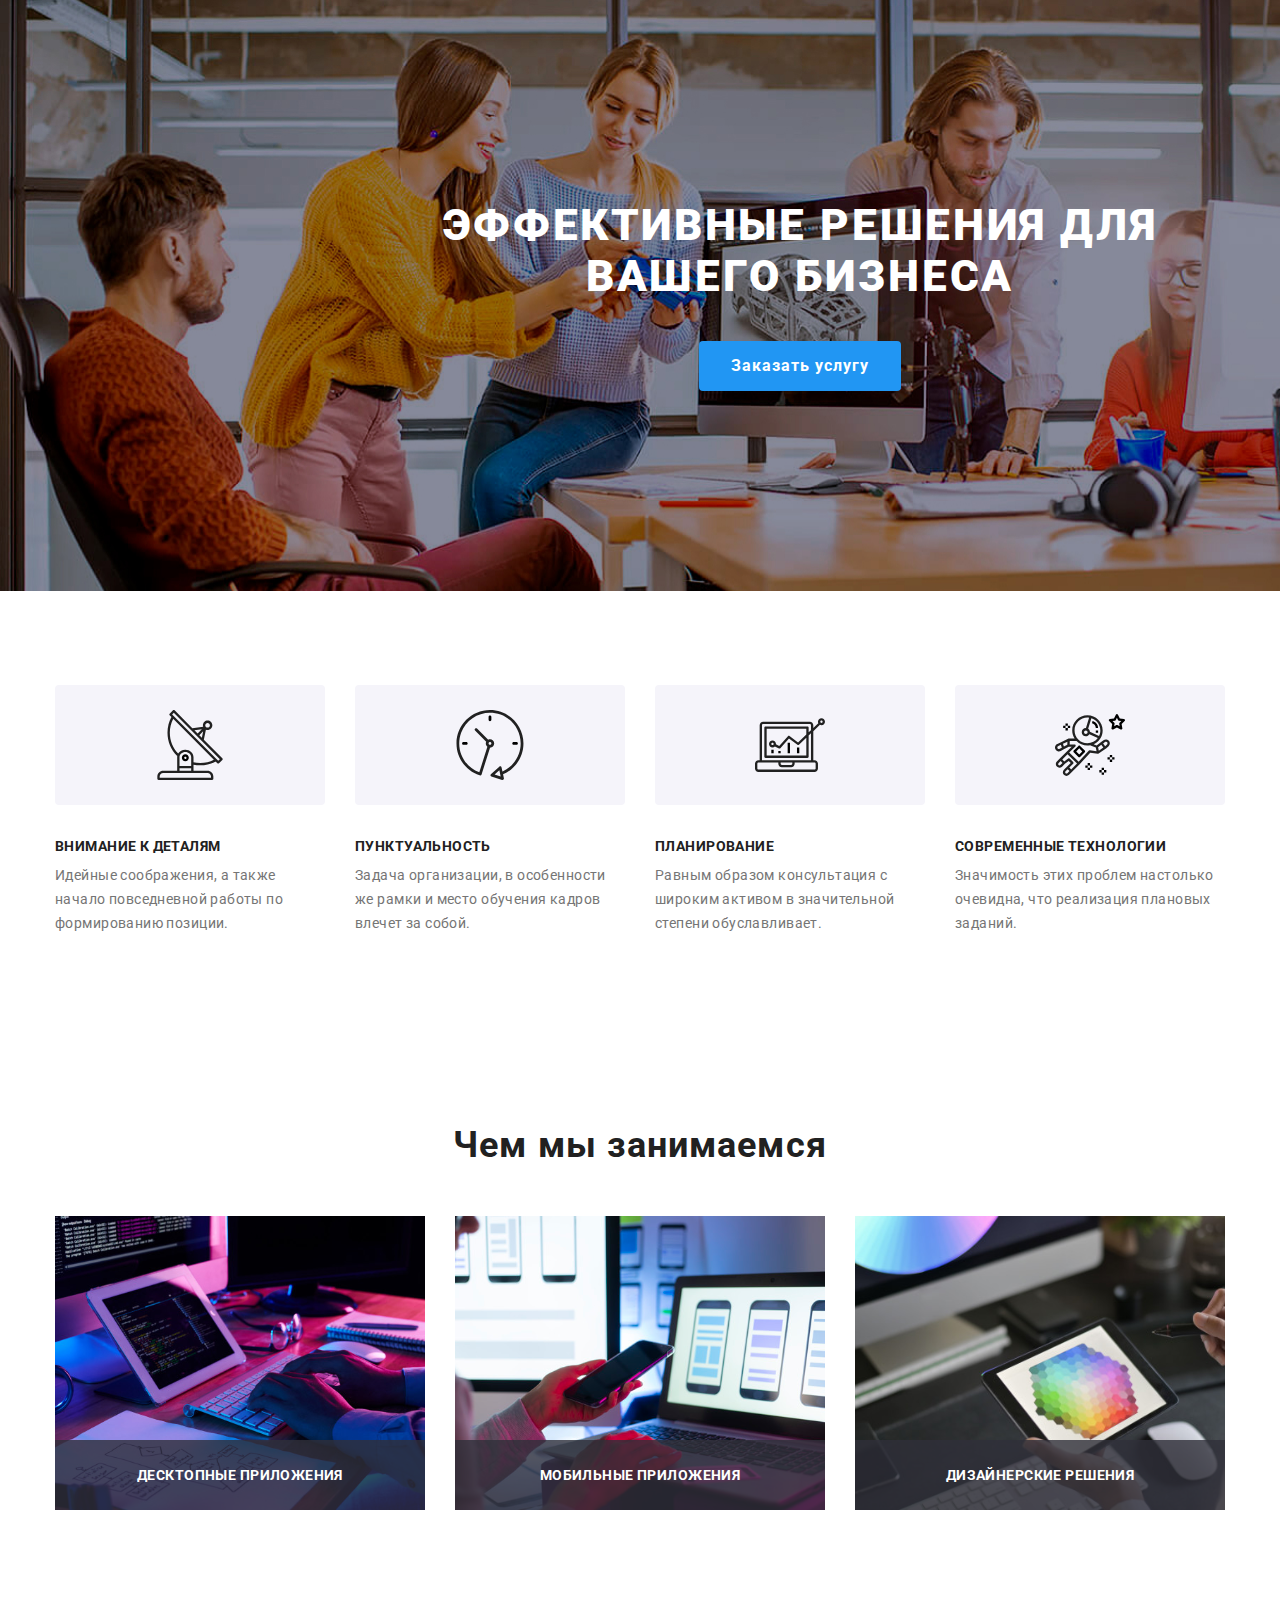
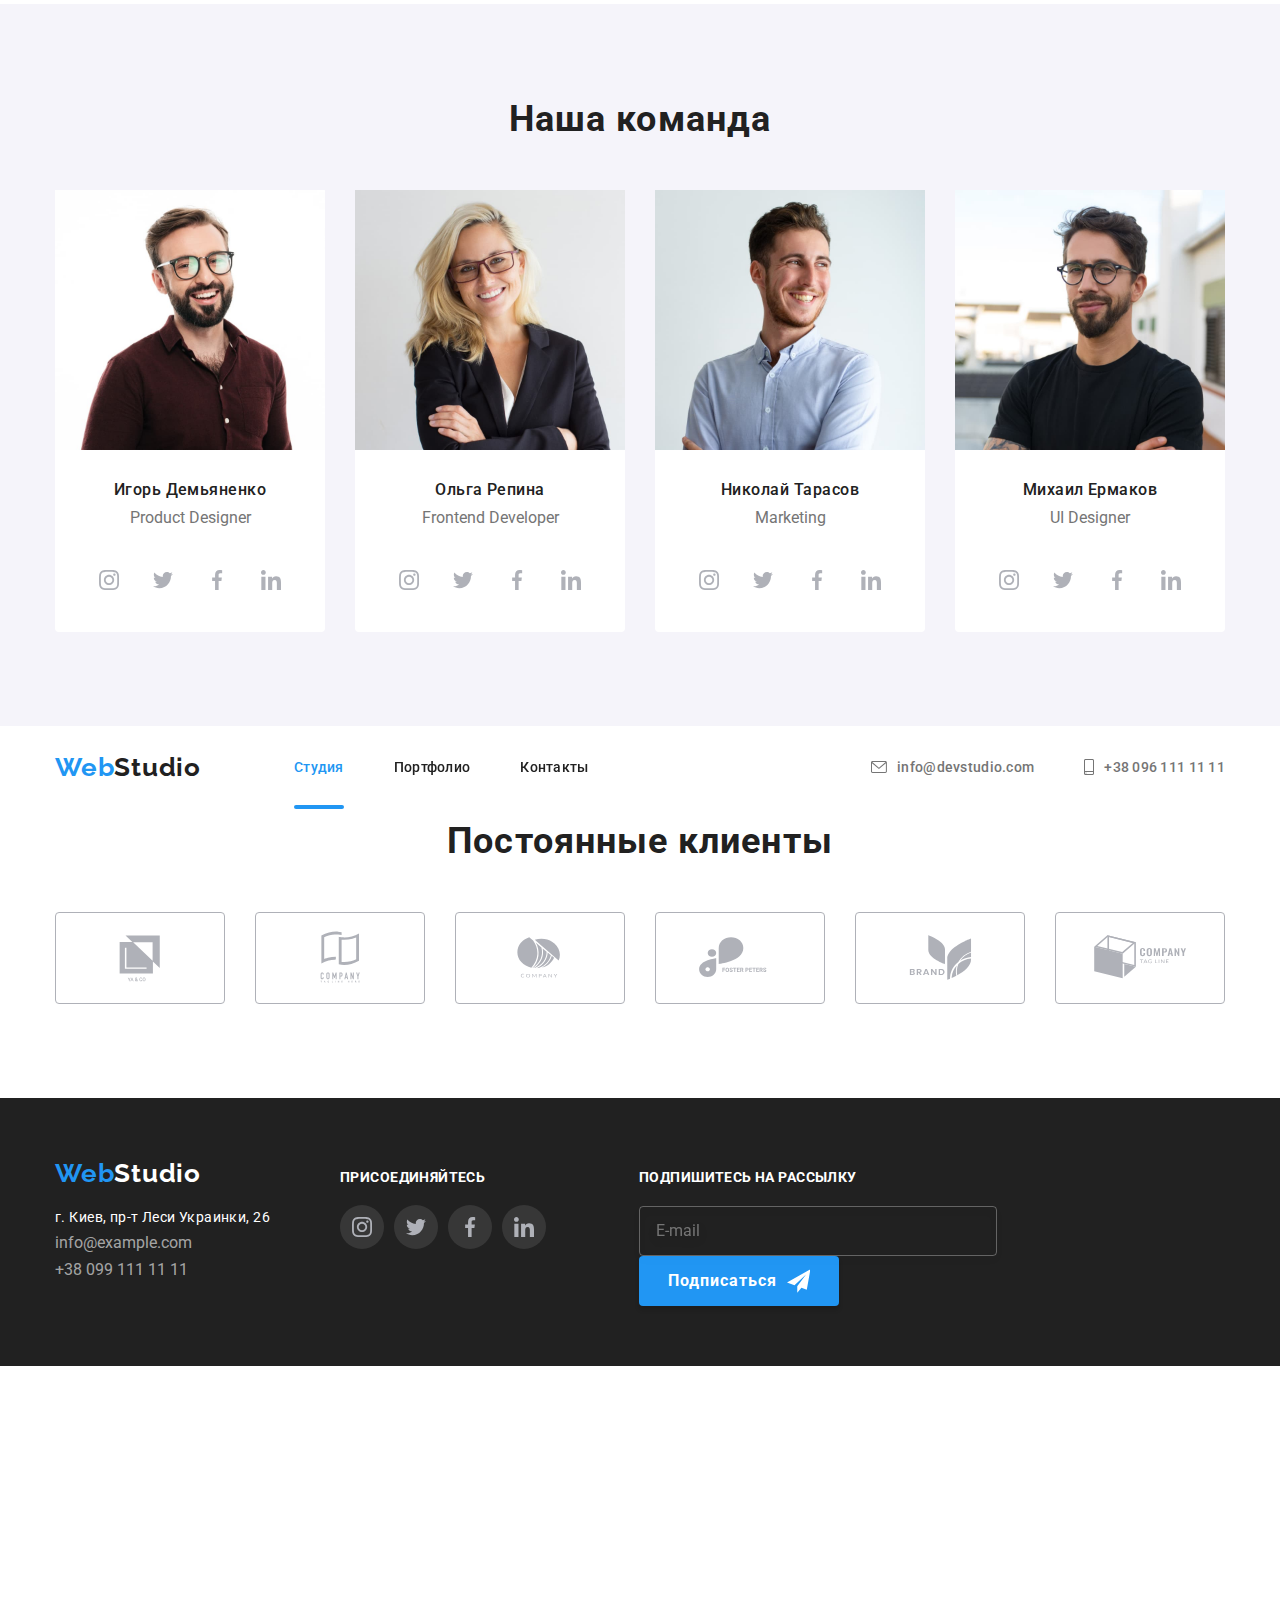
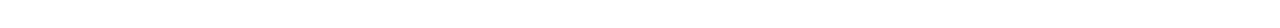
==== index.html @ 26fc27bb "Начало" ====
<!DOCTYPE html>
<html lang="ru">
<head>
    <meta charset="UTF-8">
    <meta http-equiv="X-UA-Compatible" content="IE=edge">
    <meta name="viewport" content="width=device-width, initial-scale=1.0">
    <title>New repo</title>
    <link rel="preconnect" href="https://fonts.gstatic.com">
    <link href="https://fonts.googleapis.com/css2?family=Raleway:wght@700&family=Roboto:wght@400;500;700;900&display=swap"
    rel="stylesheet">
    <link rel="stylesheet" href="./css/normolize.css">
    <link rel="stylesheet" href="./css/style.css">
</head>
<body>

<!--Шапка-->
<header class="page-header">
    <div class="contanier main-nav">
        <a class="logo" href="#"><span class="web">Web</span><span class="studio">Studio</span></a>
        <nav>
          <ul class="nav-list">
             <li class="item"><a class="link current" href="index.html">Студия</a></li>
             <li class="item"><a class="link" href="portfolio.html">Портфолио</a></li>
             <li class="item"><a class="link" href="contacts.html">Контакты</a></li>
          </ul>
            </nav>
            
            <ul class="auth-list">
                <li class="item">
                  <svg class="envelopeo-svg" width="16" height="12">
                    <use href="./images/icons/sprite.svg#icon-envelopeo"></use></svg>
                  <a class="phone-link mail" href="mailto:info@example.com">info@devstudio.com</a></li>
                <li class="item" >
                  <svg class="smartphone-svg" width="10" height="16">
                    <use href="./images/icons/sprite.svg#icon-smartphpne"></use></svg>
                  <a class="phone-link phone" href="tel:+380991111111">+38 096 111 11 11</a></li>
            </ul>
        </div>
</header>


<!-- Основная секция -->
<main>
  <section class="section-one">
        <div class="contanier">
        <h1 class="bisnes">Эффективные решения для <br>вашего бизнеса</h1>
        <button class="sign-link" type="button"  data-open-modal>Заказать услугу</button>
        </div>
    </section>

    <!--Преимущества-->
    <section class="section-two">
    <div class="contanier">

       <!-- <h2>Особенности</h2>--> 
       <ul class="feature-list">
            <li class="item clock">
              <svg class="clock-svg">
                <use href="./images/my-icon/sprite.svg#icon-antenna"  width="70" height="70"></use>
             </svg>
                <h3 class="feature-title">Внимание к деталям</h3>
                <p class="feature-content">Идейные соображения, а также начало повседневной
                   работы по формированию позиции.</p>
            </li>

            <li class="item plate">
              <svg class="plate-svg">
                <use href="./images/my-icon/sprite.svg#icon-my-clock" width="70" height="70"></use>
             </svg>
                <h3 class="feature-title">Пунктуальность</h3>
                <p class="feature-content">Задача организации, в особенности же рамки и место 
                   обучения кадров влечет за собой.</p>
            </li>

            <li class="item planning">
               <svg class="planning-svg">
                 <use href="./images/my-icon/sprite.svg#icon-diagram" width="70" height="70"></use>
                </svg>
                <h3 class="feature-title">Планирование</h3>   
                <p class="feature-content">Равным образом консультация с широким активом в 
                   значительной степени обуславливает.</p>
            </li>

            <li class="item kosmo">
              <svg class="kosmo-svg">
                <use href="./images/my-icon/sprite.svg#icon-astronaut" width="70" height="70"></use>
             </svg>
                <h3 class="feature-title">Современные технологии</h3>
                <p class="feature-content">Значимость этих проблем настолько очевидна,
                   что реализация плановых заданий.</p>
            </li>
         </ul>
      </div>
    </section>

  <!--Чем мы занимаемся-->
    <section class="section-two">
       <div class="contanier">
        <h2 class="title">Чем мы занимаемся</h2>
        <ul class="feature-list">
          <li class="work">

            <a  href="#"><img src="./images/box1.svg" alt="photo" width="370">
            <div class="work-meta">
            <h2 class="sss">Десктопные приложения</h2>
            </div>
            </a>
            
          </li>
          <li class="work">
            <a href="#"><img src="./images/box2.svg" alt="photo" width="370">
              <div class="work-meta">
                <h2 class="sss">Мобильные приложения</h2>
                </div>
              </a>
          </li>
          <li class="work">
            <a href="#"><img src="./images/box3.svg" alt="photo" width="370">
              <div class="work-meta">
                <h2 class="sss">Дизайнерские решения</h2>
                </div>
              </a>
          </li>
        </ul>
    </div>
    </section>

    <!--Примеры работ-->

    <section class="section-three">
       <div class="contanier">
        <h2 class="title">Наша команда</h2>

      <ul class="feature-list">
            <li class="card">
                <img class="team" src="./images/img1.jpg" alt="Игорь Демьяненко" width="270">
                <h3 class="card-team">Игорь Демьяненко</h3>
                <p  class="card-li">Product Designer</p>

                <ul class="icon-team">

                  <li class="icon-social">
                      <a href="#"><svg  class="icon">
                            <use href="./images/icons/sprite.svg#icon-instagramoring"></use></svg>
                      </a>
                  </li>

                  <li class="icon-social">
                    <a href="#"><svg class="icon">
                       <use href="./images/icons/sprite.svg#icon-twitteroring"></use></svg>
                    </a>
                  </li>

                  <li class="icon-social">
                      <a href="#"><svg class="icon">
                           <use href="./images/icons/sprite.svg#icon-facebookoring"></use></svg>
                      </a>
                  </li>

                  <li class="icon-social">
                      <a href="#"><svg class="icon">
                         <use href="./images/icons/sprite.svg#icon-linkedinoring"></use></svg>
                     </a>
                   </li>
                </ul>
              
   

            <li class="card">
                <img class="team" src="./images/img2.jpg" alt="Ольга Репина" width="270">
                <h3 class="card-team">Ольга Репина</h3>
                <p class="card-li">Frontend Developer</p>

                <ul class="icon-team">
                  <li class="icon-social"><a href="#"><svg class="icon">
                    <use href="./images/icons/sprite.svg#icon-instagramoring"></use>
                  </svg></a></li>

                  <li class="icon-social"><a href="#"><svg class="icon">
                    <use href="./images/icons/sprite.svg#icon-twitteroring"></use>
                  </svg></a></li>

                  <li class="icon-social"><a href="facebook-icon
                    "><svg class="icon">
                    <use href="./images/icons/sprite.svg#icon-facebookoring"></use>
                  </svg></a></li>

                  <li class="icon-social">
                    <a href="linkedin-icon"><svg class="icon">
                       <use href="./images/icons/sprite.svg#icon-linkedinoring"></use></svg>
                    </a>
                   </li>
                 </ul>
          
         

            <li class="card">
                <img class="team" src="./images/img3.jpg" alt="Николай Тарасов" width="270">
                <h3 class="card-team">Николай Тарасов</h3>
                <p class="card-li">Marketing</p>

                <ul class="icon-team">
                  <li class="icon-social"><a href="instagram-icon"><svg class="icon">
                    <use href="./images/icons/sprite.svg#icon-instagramoring"></use>
                  </svg></a></li>

                  <li class="icon-social"><a href="twitter-icon"><svg class="icon">
                    <use href="./images/icons/sprite.svg#icon-twitteroring"></use>
                  </svg></a></li>

                  <li class="icon-social"><a href="facebook-icon"><svg class="icon">
                    <use href="./images/icons/sprite.svg#icon-facebookoring"></use>
                  </svg></a></li>

                  <li class="icon-social"><a href="linkedin-icon"><svg class="icon">
                    <use href="./images/icons/sprite.svg#icon-linkedinoring"></use>
                  </svg></a></li>
                </ul>
             
            

                <li class="card">
                <img class="team" src="./images/img4.jpg" alt="Михаил Ермаков" width="270">
                <h3 class="card-team">Михаил Ермаков</h3>
                <p class="card-li">UI Designer</p>

                <ul class="icon-team">
                  <li class="icon-social"><a href="instagram-icon"><svg class="icon">
                    <use href="./images/icons/sprite.svg#icon-instagramoring"></use>
                  </svg></a></li>

                  <li class="icon-social"><a href="twitter-icon"><svg class="icon">
                    <use href="./images/icons/sprite.svg#icon-twitteroring"></use>
                  </svg></a></li>

                  <li class="icon-social"><a href="facebook-icon"><svg class="icon">
                    <use href="./images/icons/sprite.svg#icon-facebookoring"></use>
                  </svg></a></li>

                  <li class="icon-social"><a href="linkedin-icon"><svg class="icon">
                    <use href="./images/icons/sprite.svg#icon-linkedinoring"></use>
                  </svg></a></li>
                </ul>
              
            </ul>
        </div>
    </section>

    <section class="section-four">
      <div class="contanier">
        <h2 class="cliens">Постоянные клиенты</h2>

        <div class="clients">
          <div class="my-client"> 
            <svg class="client-svg">
              <use href="./images/clients/spriteclient.svg#icon-Client1"></use>
            </svg>
          </div>


   
          <div class="my-client"> 
            <svg class="client-svg">
              <use href="./images/clients/spriteclient.svg#icon-Client2"></use>
            </svg>
          </div>
      
 
          <div class="my-client"> 
            <svg class="client-svg">
              <use href="./images/clients/spriteclient.svg#icon-Client3"></use>
            </svg>
          </div>
    
        
          <div class="my-client"> 
            <svg class="client-svg">
              <use href="./images/clients/spriteclient.svg#icon-Client4"></use>
            </svg>
          </div>
    
  
          <div class="my-client"> 
            <svg class="client-svg">
              <use href="./images/clients/spriteclient.svg#icon-Client5"></use>
            </svg>
          </div>
          

          <div class="my-client"> 
            <svg class="client-svg">
              <use href="./images/clients/spriteclient.svg#icon-Client6"></use>
            </svg>
          </div>
        </div> 
     </div>
   
 </section>
</main>

<!--Футер-->

<footer class="footer">
    <div class="contanier">
      <div class="la">

        <div class="footer-logo">      
          <a class="logo" href="#"><span class="web">Web</span><span class="footer-studio">Studio</span></a> 
          <address>
            <p class="footer-adress"> г. Киев, пр-т Леси Украинки, 26</p>
            <ul class="address-list">
              <li class="contact-footer"><a class="phone-link" href="mailto:info@example.com">info@example.com</a></li>
              <li class="contact-footer"><a class="phone-link" href="tel:+380991111111">+38 099 111 11 11</a></li>
            </ul>
          </address>
        </div>
        
        <div class="join-footer">
          <h2 class="join">присоединяйтесь</h2>
          <ul class="icon-team footer-icon">
            
            <li class="icon-social">
              <a class="footer-icon-social" href="#"><svg class="icon">
              <use href="./images/icons/sprite.svg#icon-instagramoring"></use>
            </svg></a></li>
            
            <li class="icon-social"><a href="#"><svg class="icon">
              <use href="./images/icons/sprite.svg#icon-twitteroring"></use>
            </svg></a></li>

            <li class="icon-social"><a href="#"><svg class="icon">
              <use href="./images/icons/sprite.svg#icon-facebookoring"></use>
            </svg></a></li>

            <li class="icon-social"><a href="#"><svg class="icon">
              <use href="./images/icons/sprite.svg#icon-linkedinoring"></use>
            </svg></a></li>
          </ul>
          
        </div><!--join-footer-->

        <div class="footer-form">
          <b class="footer-subscribe">Подпишитесь на рассылку</b>
           <form>
             <input type="email" name="user-email" placeholder="E-mail" class="footer-input">
             <button type="submit" class="sign-link footer-subscribe-btn">Подписаться
              <svg class="icon-btn">
                <use href="./images/icons/sprite.svg#icon-icontelegram"></use>
              </svg> 
             </button>
           </form>
        </div>
      </div><!--la-->
      </div> <!--contanier-->
    </footer>

    <div class="backdrop is-hidden" data-backdrop> 
      <div class="modal">
        <button class="button-modal"  data-close-modal>
         
          <span class="close-svg">
           <svg class="client-svg modal-svg">
              <use href="./images/icons/sprite.svg#icon-exzit"></use>
           </svg> 
          </span>
        </button>
        
        <form class="form">
              <b class="tallking">Оставьте свои данные, мы вам перезвоним</b>

            <div class="form-fild">
              <label class="form-fild-lable">Имя
                <span class="form-fild-wrap">
                  <input type="text" minlength="2" name="user-name" placeholder=" " autofocus class="modal-form-input"> 
                  <span class="form-icon">
                    <svg class="client-svg modal-svg">
                      <use href="./images/icons/sprite.svg#icon-iconmen"></use>
                    </svg> 
                   </span>
                </span>
                
              </label>
            </div>

            <div class="form-fild">
            <label class="form-fild-lable">Телефон
              <span class="form-fild-wrap">
              <input type="tel" pattern="[0-9]{3}-[0-9]{3}-[0-9]{2}-[0-9]{2}" name="user-phone"  placeholder=" " class="modal-form-input">
              <span class="form-icon">
                <svg class="client-svg modal-svg">
                  <use href="./images/icons/sprite.svg#icon-iconmen"></use>
                </svg> 
               </span>
              </span>
            </label>
            </div>

            <div class="form-fild">
              <label class="form-fild-lable">Почта
                <span class="form-fild-wrap">
                <input type="email" name="user-email" placeholder=" " class="modal-form-input">
                <span class="form-icon">
                  <svg class="client-svg modal-svg">
                    <use href="./images/icons/sprite.svg#icon-iconmen"></use>
                  </svg> 
                 </span>
                </span>
              </label>
            </div>

            <div class="form-fild">
              <label class="form-fild-lable">Коментарий
                <textarea class="form-label-texterea" name="user-coment" placeholder="Ведите текст"></textarea>
              </label>
            </div>

             <label class="label-checkbox" for="checkbox">
              <input class="checkbox visually-hidden" type="checkbox" name="topic" value="checkbox" id="checkbox">
                 <span class="checkbox-icon"></span>
                <span class="checkbox-footer">Соглашаюсь с рассылкой и принимаю <a href="#"><span class="checkbox-icon-footer">Условия договора</span></a></span></label> 

             <button type="submit" class="sign-link btn-check ">Отправить</button>
            <!-- <button  class="sign-link btn-check" type="submit">Отправить</button>  -->
            </form>
      </div>
    </div>

    <script src="./js/modal.js"></script>
     
 </body>
</html>
---- css/normolize.css ----
/*! modern-normalize v1.0.0 | MIT License | https://github.com/sindresorhus/modern-normalize */

/*
Document
========
*/

/**
Use a better box model (opinionated).
*/

*,
*::before,
*::after {
	box-sizing: border-box;
}

/**
Use a more readable tab size (opinionated).
*/

:root {
	-moz-tab-size: 4;
	tab-size: 4;
}

/**
1. Correct the line height in all browsers.
2. Prevent adjustments of font size after orientation changes in iOS.
*/

html {
	line-height: 1.15; /* 1 */
	-webkit-text-size-adjust: 100%; /* 2 */
}

/*
Sections
========
*/

/**
Remove the margin in all browsers.
*/

body {
	margin: 0;
}

/**
Improve consistency of default fonts in all browsers. (https://github.com/sindresorhus/modern-normalize/issues/3)
*/

body {
	font-family:
		system-ui,
		-apple-system, /* Firefox supports this but not yet `system-ui` */
		'Segoe UI',
		Roboto,
		Helvetica,
		Arial,
		sans-serif,
		'Apple Color Emoji',
		'Segoe UI Emoji';
}

/*
Grouping content
================
*/

/**
1. Add the correct height in Firefox.
2. Correct the inheritance of border color in Firefox. (https://bugzilla.mozilla.org/show_bug.cgi?id=190655)
*/

hr {
	height: 0; /* 1 */
	color: inherit; /* 2 */
}

/*
Text-level semantics
====================
*/

/**
Add the correct text decoration in Chrome, Edge, and Safari.
*/

abbr[title] {
	text-decoration: underline dotted;
}

/**
Add the correct font weight in Edge and Safari.
*/

b,
strong {
	font-weight: bolder;
}

/**
1. Improve consistency of default fonts in all browsers. (https://github.com/sindresorhus/modern-normalize/issues/3)
2. Correct the odd 'em' font sizing in all browsers.
*/

code,
kbd,
samp,
pre {
	font-family:
		ui-monospace,
		SFMono-Regular,
		Consolas,
		'Liberation Mono',
		Menlo,
		monospace; /* 1 */
	font-size: 1em; /* 2 */
}

/**
Add the correct font size in all browsers.
*/

small {
	font-size: 80%;
}

/**
Prevent 'sub' and 'sup' elements from affecting the line height in all browsers.
*/

sub,
sup {
	font-size: 75%;
	line-height: 0;
	position: relative;
	vertical-align: baseline;
}

sub {
	bottom: -0.25em;
}

sup {
	top: -0.5em;
}

/*
Tabular data
============
*/

/**
1. Remove text indentation from table contents in Chrome and Safari. (https://bugs.chromium.org/p/chromium/issues/detail?id=999088, https://bugs.webkit.org/show_bug.cgi?id=201297)
2. Correct table border color inheritance in all Chrome and Safari. (https://bugs.chromium.org/p/chromium/issues/detail?id=935729, https://bugs.webkit.org/show_bug.cgi?id=195016)
*/

table {
	text-indent: 0; /* 1 */
	border-color: inherit; /* 2 */
}

/*
Forms
=====
*/

/**
1. Change the font styles in all browsers.
2. Remove the margin in Firefox and Safari.
*/

button,
input,
optgroup,
select,
textarea {
	font-family: inherit; /* 1 */
	font-size: 100%; /* 1 */
	line-height: 1.15; /* 1 */
	margin: 0; /* 2 */
}

/**
Remove the inheritance of text transform in Edge and Firefox.
1. Remove the inheritance of text transform in Firefox.
*/

button,
select { /* 1 */
	text-transform: none;
}

/**
Correct the inability to style clickable types in iOS and Safari.
*/

button,
[type='button'],
[type='reset'],
[type='submit'] {
	-webkit-appearance: button;
}

/**
Remove the inner border and padding in Firefox.
*/

::-moz-focus-inner {
	border-style: none;
	padding: 0;
}

/**
Restore the focus styles unset by the previous rule.
*/

:-moz-focusring {
	outline: 1px dotted ButtonText;
}

/**
Remove the additional ':invalid' styles in Firefox.
See: https://github.com/mozilla/gecko-dev/blob/2f9eacd9d3d995c937b4251a5557d95d494c9be1/layout/style/res/forms.css#L728-L737
*/

:-moz-ui-invalid {
	box-shadow: none;
}

/**
Remove the padding so developers are not caught out when they zero out 'fieldset' elements in all browsers.
*/

legend {
	padding: 0;
}

/**
Add the correct vertical alignment in Chrome and Firefox.
*/

progress {
	vertical-align: baseline;
}

/**
Correct the cursor style of increment and decrement buttons in Safari.
*/

::-webkit-inner-spin-button,
::-webkit-outer-spin-button {
	height: auto;
}

/**
1. Correct the odd appearance in Chrome and Safari.
2. Correct the outline style in Safari.
*/

[type='search'] {
	-webkit-appearance: textfield; /* 1 */
	outline-offset: -2px; /* 2 */
}

/**
Remove the inner padding in Chrome and Safari on macOS.
*/

::-webkit-search-decoration {
	-webkit-appearance: none;
}

/**
1. Correct the inability to style clickable types in iOS and Safari.
2. Change font properties to 'inherit' in Safari.
*/

::-webkit-file-upload-button {
	-webkit-appearance: button; /* 1 */
	font: inherit; /* 2 */
}

/*
Interactive
===========
*/

/*
Add the correct display in Chrome and Safari.
*/

summary {
	display: list-item;
}
---- css/style.css ----
:root {
  --pretty-color: #2196f3;
  --blue-color: #2196f3;
  --light-blue: #188ce8;
  --while-color: #ffffff;
  --light-color: #f5f4fa;
  --portfolio-color: #eeeeee;
  --portfolio-shadow: 0px 1px 1px rgba(0, 0, 0, 0.12), 0px 4px 4px rgba(0, 0, 0, 0.06),
    1px 4px 6px rgba(0, 0, 0, 0.16);
  --nav-btn-color: #ececec;
  --light-grey: rgba(255, 255, 255, 0.6);
  --grey-color: #757575;
  --black-color: #212121;
  --dark-color: #2f303a;

  --icon-bg: #2196f3;
  --sing-color: 0px 4px 4px rgba(0, 0, 0, 0.15);
  --feature-card-shadow: 0px 1px 3px rgba(0, 0, 0, 0.12), 0px 1px 1px rgba(0, 0, 0, 0.14),
    0px 2px 1px rgba(0, 0, 0, 0.2);
  --card-set-gap: 20px;
  --card-set-feature: 30px;

  --main-font: 'Roboto', sans-serif;
  --accent-font: 'Raleway', sans-serif;
}

* {
  box-sizing: border-box;
  margin: 0;
  padding: 0;
}

body {
  font-family: var(--main-font);
  font-style: normal;
  font-weight: 400;
  background: var(--while-color);
  /* padding-top: 80px; */
}

ul {
  list-style: none;
}

h1,
h2,
h3,
h4,
h5,
h6,
p {
  margin: 0;
}

img {
  display: block;
  max-width: 100%;
}

a {
  color:inherit;
  text-decoration: none;
}

.contanier {
  width: 1200px;
  margin: 0 auto;
  padding-left: 15px;
  padding-right: 15px;
}

/* HEADER STYLES */

/* NAV */
.page-header{
  display: flex;
  position: fixed;
  width: 100%; 
  top: 0;
  left: 0;

  background-color: #fff;
  align-items: center;
  z-index: 9999; 
  align-items: center;
  min-height: 80px;
}

.main-nav {
   display: flex;

  background-color: #fff;
  align-items: center;
 
}

.nav-list {
  display: flex;
  margin-left: 93px;
  justify-content: center;

  transition:background-color  250ms cubic-bezier(0.4, 0, 0.2, 1);
}

.nav-list .item {
  margin-right: 50px;
  color: var(--grey-color);

  transition: color 250ms cubic-bezier(0.4, 0, 0.2, 1);
}

.nav-list .link:hover,
.nav-list .link:focus,
.nav-list .item .current,
.auth-list .item:hover,
.auth-list .item:focus{
  color: var(--pretty-color);
  
}

.nav-list .link{
  position: relative;

  transition: background-color 250ms cubic-bezier(0.4, 0, 0.2, 1);
}

.nav-list .item .current::after,
.nav-list .link:hover::after {
  display: block;
  content: "";
  position: absolute;
  width: 100%;
  height: 4px;
  background-color: #2196f3;
  border-radius: 2px;
  margin-top: 30px;
}



.nav-list .item:last-child {
  margin-right: 0;
}

.nav-list .link {
  display: block;
  padding-top: 32px;
  padding-bottom: 32px;
  color:var(--pretty-color);
}

.nav-list-btn {
  display: flex;
  margin-bottom: 56px;
  padding-top: 100px;
  justify-content: center;
}

/* BTN */
.btn {
  padding: 6px 22px;
  color: var(--black-color);
  
  font-weight: 500;
  font-size: 16px;
  line-height: 1.625;
  letter-spacing: 0.03em;
  text-align: center;
  
  cursor: pointer;
  background: var(--light-color);
  border-radius: 4px;
  border: none;
  transition: color, background-color 250ms cubic-bezier(0.4, 0, 0.2, 1);
} 

.nav-list-btn :not(:last-child){
  margin-right: 8px;
} 

.btn:focus,
.btn:hover {
  color: var(--while-color);
  background-color: var(--light-blue);
  border-radius: 4px;
}
/* BTN */

/* AUTH_LIST */
.auth-list .mail:hover,
.auth-list .mail:focus,
.auth-list .phone:hover,
.auth-list .phone:focus {
  color: var(--pretty-color);
}

.envelopeo-svg,
.smartphone-svg{
  fill: currentColor;
  margin-right: 10px;
}

.auth-list {
  display: flex;
  margin-left: auto;
}

.auth-list .item {
  display: flex;
  align-items: center;
  color: var(--grey-color);

  transition: background-color 250ms cubic-bezier(0.4, 0, 0.2, 1);
}

.auth-list .item + .item {
  margin-left: 50px;
}

/* AUTH_LIST */

/* LOGO */

.logo {
  font-family: Raleway;
  font-weight: bold;
  font-size: 26px;
  line-height: 1.192;
  letter-spacing: 0.03em;
}

.web {
  color: var(--pretty-color);
}

.studio {
  color: var(--black-color);
}

/* LOGO */

/* SECTION */

.section-one {
  margin: auto;
  width: 1600px; 
  padding: 200px 0;
  background-image: url(../images/clients/Img.jpg);
  background-color:  #C4C4C4;
  background-size: cover;
  background-repeat: no-repeat;
  text-align: center;
}

.section-two {
  padding-top: 94px;
  padding-bottom: 94px;
}

.section-three {
  padding-top: 94px;
  padding-bottom: 94px;
  background: var(--light-color);
}

.section-four {
  padding: 94px 0;
}

/* SECTION */

/* ITEM */

.item {
  color: var(--black-color);
  
  font-weight: 500;
  font-size: 14px;
  line-height: 1.142;
  letter-spacing: 0.02em;
}

.item .link {
  color: var(--black-color);
}

/* BISNES */

.bisnes {
  color: var(--while-color);
  margin-bottom: 40px;
  
  font-weight: 900;
  font-size: 44px;
  
  text-align: center;
  letter-spacing: 0.06em;
  text-transform: uppercase;
}

/* BISNES */

/* SING-LINK*/

.sign-link {
  padding: 10px 32px;
  
  color: var(--while-color);
  background: var(--blue-color);
  font-family: inherit;
  
  font-weight: 700;
  font-size: 16px;
  line-height: 1.875;
  letter-spacing: 0.06em;
  
  cursor: pointer;
  border-radius: 4px;
  box-shadow: var(--sing-color);
  border: none;

  transition: color, 
  background-color 250ms cubic-bezier(0.4, 0, 0.2, 1);
}

.sign-link:hover,
.sign-link:focus {
  color: var(--while-color);
  background-color: var(--light-blue);
  border: none;
}


/* SING-LINK*/

/* FEATURE-LIST*/

.feature-list {
  display: flex;
}

.feature-list .item {
  margin-right: var(--card-set-feature);
}

/* ПУНКТУАЛЬНОСТЬ */

.clock-svg,
.plate-svg,
.planning-svg,
.kosmo-svg {
  width:270px;
  height: 120px;
  margin-bottom: 30px;
  padding: 25px 100px;
  
  background-color: #f5f4fa;
  border-radius: 4px;
  transition: background-color 250ms cubic-bezier(0.4, 0, 0.2, 1);
  
}

.plate .plate-svg:hover {
  fill:var(--pretty-color);
}

.clock .clock-svg:hover {
  fill:var(--pretty-color);
}


.planning .planning-svg:hover {
  fill:var(--pretty-color);
}

.kosmo .kosmo-svg:hover {
  fill:var(--pretty-color);
}


.feature-list .item:nth-child(4n) {
  margin-right: 0;
}

.feature-content {
  color: var(--grey-color);
  font-weight: normal;
  font-size: 14px;
  
  line-height: 1.714;
  letter-spacing: 0.03em;
}

.feature-list .card {
  margin-right: var(--card-set-feature);
  margin-top: 50px;
  padding-bottom: 30px;
  
  background: var(--while-color);
  border-radius: 0px 0px 4px 4px;
  transform: scale(1) ;
}

.feature-list .card:hover {
  box-shadow: var(--feature-card-shadow);
  transform: scale(1.1);
  
} 
.feature-list .card:nth-child(4n) {
  margin-right: 0;
}

.feature-list .work {
  margin-right: var(--card-set-feature);
  margin-top: 50px;
}

.feature-list .work:nth-child(3n) {
  margin-right: 0;
}

.feature-title {
  color: var(--black-color);
  margin-bottom: 10px;
  
  font-weight: bold;
  font-size: 14px;
  line-height: 1.143;
  letter-spacing: 0.03em;
  text-transform: uppercase;
}

/* FEATURE-LIST*/

/* PORTFOLIO-LIST*/

.portfolio-list {
  display: flex;
  flex-wrap: wrap;
  
  padding-bottom: 94px;
  margin-left: -20px;
  margin-top: -20px;
}

.portfolio-list .item:hover {
  box-shadow: var(--portfolio-shadow);
  position: relative;
}

.nav-btn {
  border-top: 1px solid var(--nav-btn-color);
}

.portfolio-list > .item {
  margin-left: var(--card-set-gap);
  margin-top: var(--card-set-gap);
  
  border: 1px solid var(--portfolio-color);
  background: var(--while-color);
  transition: color, background-color 250ms cubic-bezier(0.4, 0, 0.2, 1);
}

/* PORTFOLIO-LIST*/

/* TITLE */

.title {
  color: var(--black-color);
  
  font-size: 36px;
  line-height: 42px;
  text-align: center;
  letter-spacing: 0.03em;
}

/* TITLE */

/* CARD */

.card {
  text-align: center;
}

.card-team {
  color: var(--black-color);
  margin-bottom: 10px;
  
  font-weight: 500;
  font-size: 16px;
  line-height: 1.188;
  letter-spacing: 0.03em;
}

.card-li {
  color: var(--grey-color);
  margin-bottom: 30px;
}

.team {
  margin-bottom: 30px;
}

.name {
  color: var(--black-color);
  padding-top: 20px;
  padding-left: 24px;
  
  font-weight: bold;
  font-size: 18px;
  letter-spacing: 0.06em;
  line-height: 2;
}

.grup {
  
  color: var(--grey-color);
  padding-bottom: 20px;
  padding-left: 24px;
  margin: 0;
  
  font-weight: normal;
  font-size: 16px;
  line-height: 1.187;
  letter-spacing: 0.03em;
}

/* CARD */

/* CLIENTS */

.cliens {
  color: var(--black-color);
  margin-bottom: 50px;
  
  font-weight: bold;
  font-size: 36px;
  line-height: 1.167;
  text-align: center;
  letter-spacing: 0.03em;
}

.regular-clients {
  display: flex;
  margin-top: 50px;
  justify-content: center;
}

.regular-clients .card {
  margin-right: 30px;
  outline: 1px solid #afb1b8;
}

.regular-clients .card:nth-child(6n) {
  margin-right: 0;
}

.clients {
  display: flex;
  fill: #AFB1B8;
  
}

.clients .client-svg:hover{
  fill:var(--pretty-color);
}

.my-client {
  display: flex;
  width: 170px;
  height: 92px;
  
  border: 1px solid #AFB1B8;
  border-radius: 4px;
  transition: background-color 250ms cubic-bezier(0.4, 0, 0.2, 1) ;
}

.my-client:not(:last-child){
  margin-right: 30px;
}

.my-client:hover {
  border-color:var(--pretty-color); 
  
}

.my-client:nth-child(6n){
  margin-bottom: 0;
}


/* CLIENTS */

/* FOOTER */

.address {
  font-style: normal;
}

.footer {
  background: var(--black-color);
  padding: 60px 0;
}

.footer-studio {
  color: var(--while-color);
}

.footer-adress {
  color: var(--while-color);
  
  margin-bottom: 9px;
  margin-top: 20px;
  
  font-weight: normal;
  font-size: 14px;
  line-height: 1.171;
  letter-spacing: 0.03em;
  font-style: normal;
}

.contact-footer {
  color: var(--light-grey);
  margin-bottom: 9px;
  font-style: normal;
}

.join {
  margin-bottom: 20px;
  color: var(--while-color);
  font-weight: bold;
  font-size: 14px;
  line-height: 1.143;
  
  letter-spacing: 0.03em;
  text-transform: uppercase;
}

.join-footer {
  margin-left: 70px;
}

.footer-subscribe {
  color: var(--while-color);
  
  font-weight: bold;
  font-size: 14px;
  line-height: 16px;
  letter-spacing: 0.03em;
  text-transform: uppercase;
}


.footer-subscribe-btn {
  display: flex;
  width: 200px;
  padding: 10px 29px;
  margin-right: 0;  
  font-style: normal;
  align-items: center;
  text-align: center;
}

.icon-btn {
  width: 24px;
  height: 24px;
  margin-left: 10px;
}

.join-footer-form {
 
  display: block;
  width: 100%;
  padding: 0;
  margin: 0;
  align-items: center;
}

.footer-input-form {
  width: 358px;
  background-color: var(--black-color);
  border: 1px solid rgba(255, 255, 255, 0.3);
  box-sizing: border-box;
  filter: drop-shadow(0px 4px 4px rgba(0, 0, 0, 0.15));
  border-radius: 4px;
  margin: 0;
  padding-top: 15px;
  padding-bottom: 15px;
  padding-left: 16px;
}
.footer-form form {
  display: flex;
}
/* FOOTER */

.icon {
  fill: #afb1b8;
   width: 20px;
  margin-right: 10px;
  margin: 0 30px;
  transition: fill 250ms cubic-bezier(0.4, 0, 0.2, 1);
}

.icon-social:hover .icon{
  fill: var(--while-color);
}

.card .icon-team  {
  display: flex;
  margin: 0 auto;
}

.icon-team {
  display: flex;
  margin: 0 auto;
  padding-left: 32px;
  padding-right: 32px;
  margin-left: 32px;
  margin-right: 32px;
}

.icon-team li:not(:last-child) {
  margin-right: 10px;
}

.icon-team li {
  display: flex;
  width: 44px;
  height: 44px;
  
  background-color:var(--while-color);
  border-radius: 50%;
  
  padding-left: 12px;
  padding-right: 12px;
  padding-top: 12px;
  padding-bottom: 12px;
  align-items: center;
  
  transition: background-color 250ms cubic-bezier(0.4, 0, 0.2, 1);
}

.icon-team li:hover {
  background-color:var(--pretty-color);
}


.footer-icon li{
  background-color: rgba(255, 255, 255, 0.1);
}

.footer-icon {
  display: flex;
  margin: 0 auto;
  padding: 0;
}

.icon-team .icon {
  display: flex;
  align-items: baseline;
  width: 20px;
  height: 20px;
  margin: 0;
}

.la {
  display: flex;
  align-items: baseline;
}

.footer-form{
  margin-left: 93px;
}
.footer-input{
  margin-right: 12px;
  border: 1px solid rgba(255, 255, 255, 0.3);
  filter: drop-shadow(0px 4px 4px rgba(0, 0, 0, 0.15));
  border-radius: 4px;
  width: 358px;
  background-color: var(--dark-background-color);
  padding: 15px 16px;
  margin-top: 20px;
}

/* BACKDROP */

.is-hidden {
  opacity: 1; 
  transition: opacity 1s linear;
  transform: translate(0);
  transition: transform 1s linear;
} 

.backdrop {
  position: fixed;
  top: 0;
  left: 0;
  width: 100%;
  height: 100%;
  background-color: rgba(0, 0, 0, 0.2);
  
  opacity: 1;
  transition: opacity 250ms cubic-bezier(0.4, 0, 0.2, 1);
}

.backdrop.is-hidden {
  opacity: 0;
  pointer-events: none;
  position: relative;
}

.backdrop.is-hidden .modal {
  transform: translate(-50%, -50%) scale(0.9);
}

.modal {
  position: absolute;
  top: 50%;
  left: 50%;
  transform: translate(-50%, -50%) scale(1);
  
  width: 528px;
  height: 581px;
  padding: 40px;  
  background-color: #ffffff;
  transition: transform 250ms cubic-bezier(0.4, 0, 0.2, 1);
  border-radius: 4px;
  box-shadow: 0px 1px 3px rgba(0, 0, 0, 0.12),
  0px 1px 1px rgba(0, 0, 0, 0.14), 0px 2px 1px rgba(0, 0, 0, 0.2);
}

.modal-svg{
  position: absolute;
  display: inline-block;
  width: 10px;
  height: 10px;
  top: 50%;
  left: 50%; 
  transform: translate(-50%, -50%); 
  color: #000000;
}

.button-modal {
  position: absolute;
  top: 8px;
  right: 8px;
  background-color: #fff;
  
  width: 30px;
  height: 30px;
  border-radius: 50%;
  border: 1px solid rgba(0, 0, 0, 0.1);
}

.close-svg:hover {
  fill: var(--pretty-color);
}


/* FORM */
.modal-form-input{
  width: 100%;
  height: 40px;
  border-radius: 4px;
  border: 1px solid #757575;
  padding-left: 40px;
  outline: none;
}

.form-fild-lable {
  display: block;
  font-size: 12px;
  color: var(--grey-color);
  position: relative;  
  margin-bottom: 10px;
}

.form-fild-wrap {
  position: relative;
  display: block;
  margin-top: 4px;
}


form {
  display: flex;
  flex-direction: column;
  width: 100%;
   margin-left: auto;
  margin-right: auto;
  
}

.form-fild {
  display: block;
  position: relative;
  flex-direction: column;
}

.form-lable {
  position: absolute;
  top: 50%;
  left: 50px;
  transform: translate(-120%, -120%);
  
  color: var(--grey-color);
  width: 40px;
  padding-top: 10px; 
  transition: transform 250ms linear;
}

.form-label-texterea {
  color: var(--grey-color);
  width: 100%;
  margin: 0;
  margin-top: 4px;
  padding: 12px 16px;
  height: 120px;
  border: 1px solid rgba(33, 33, 33, 0.2);
  outline: none;
  resize: none;
}

.form-label-texterea::placeholder {
  color: rgba(117, 117, 117, 0.5);
}

.form-input{
  width: 100%;
  margin: 0;
  padding: 10px 20px; 
  padding-left: 42px;
  font: inherit;
  border-radius: 3px;
}

.form-fild input {
  border-radius: 3px;
  border: 1px solid rgba(33, 33, 33, 0.2);
  font-size: 20px;
  font: inherit;
}

.form-fild input:hover,
.form-fild input:focus  {
  border: 1px solid #2196F3;
  transition: border 250ms linear;
  outline: none;
}

.form-fild:hover{
  fill: var(--pretty-color);
}

.form-fild input::placeholder {
  color: rgb(206, 196, 196);
}

.form-input:focus + .form-lable ,
.form-input:not(:placeholder-shown) + .form-lable{
  color: var(--pretty-color);
  fill: var(--pretty-color); 
}


textarea:hover,
textarea:focus {
  border: 1px solid #2196F3;
}

.texteria-class{
  resize: none;
  width: 100%;
  height: 120px;
  resize: none;
  border: 1px solid rgba(33, 33, 33, 0.2);
  outline: none; 
} 

.tallking {
  color: var(--black-color);
  margin-bottom: 12px;
  text-align: center;
  
  font-weight: bold;
  font-size: 20px; 
  line-height: 1.15;
  text-align: center;
  /* letter-spacing: 0.03em;*/
   
}

.visually-hidden {
  /* appearance: none; */
  position: absolute;
  width: 1px;
  height: 1px !important;
  margin: -1px;
  padding: 0 !important;
  overflow: hidden;
  border: 0 !important;
  clip: rect(0 0 0 0);    
}  


.checkbox-icon{
  display: inline-block;
  vertical-align: middle;
  width: 15px;
  height: 15px;
  background-color: rgb(248, 243, 242);
  border: 2px solid #2a2a2a;
  border-radius: 4px;
  margin-left: 13px; 
}

 .checkbox:checked + .checkbox-icon {
   background-color: var(--pretty-color);
   border-color:var(--pretty-color);
   background-image: url(../images/my-icon/icon\ check.svg);
   background-size: contain;
   background-origin: border-box;
}

.checkbox-la{
  color: #757575;
  
  font-family: Roboto;
  font-style: normal;
  font-weight: normal;
  font-size: 14px;
  line-height: 1.71;
  letter-spacing: 0.03em;
} 

.form-icon {
  position: absolute;
  display: flex;
  width: 20px;
  height: 20px; 
  top: 50%;
  left: 14px;
  transform: translateY(-50%); 
  align-items: center;
}

.form-fild:focus-within> .form-icon {
  fill: var(--pretty-color);
}

 .checkbox-footer {
  color: #757575;
  margin-top: 20px;
  
  font-weight: normal;
  font-size: 14px;
  line-height: 1.714;
  /* letter-spacing: 0.03em; */  
} 

.checkbox-icon-footer{
  color: var(--pretty-color); 
  border-bottom: 1px solid var(--pretty-color);
}

.btn-check {
  align-self: center;
  margin-top: 30px;
  width: 200px;
  height: 50px;
}

/* BACKDROP */





  /* ТЕХНОКРЯК */

  .item:hover .product-action{
    opacity: 1;
    transition:background-color 250ms cubic-bezier(0.4, 0, 0.2, 1);
  } 
  
  .product-meta{
    position: relative;
    overflow: hidden;
  }  
    
  .product-overlay{
    display: inline-block;
    position: absolute;
    content: "";
    width: 100%;
    height: 100%;
    top: 0;
    left: 0;
    transform: translateY(100%);

    background: rgba(33, 150, 243, 0.9);
    transition: transform 250ms  cubic-bezier(0.4, 0, 0.2, 1) ;
  }
 
  .product-action {
    display: flex;
    color: #ffffff;
    width: 322px;
    height: 168px;
    left: 239px;
    top: 325px;
    font-weight: normal;
    font-size: 18px;
    line-height: 1.56;
    letter-spacing: 0.03em;
    opacity: 0;
  
    position: absolute;
    top:50%;
    left: 50%;
    transform: translate(-50%, -50%); 
    transition: opacity 250ms cubic-bezier(0.4, 0, 0.2, 1) 250ms;
    overflow-y: scroll;
   }
  
    .item:hover .product-overlay{
    transform: translateY(0);
  }

  .portfolio-list:hover .product-action {
    opacity: 1;

  }
  /* ТЕХНОКРЯК */
  .sss {
    position: absolute;
    bottom: 0;
    left: 0;
   
    background: rgba(47, 48, 58, 0.8);
    width: 100%;
    height: 70px;
    padding-top: 27px;
    
    color: var(--while-color);

    font-weight: bold;
    font-size: 14px;
    line-height: 16px;
    text-align: center;
    letter-spacing: 0.03em;
    text-transform: uppercase;
  }

  .work-meta{
    position: relative;
    width: 100%;
  }
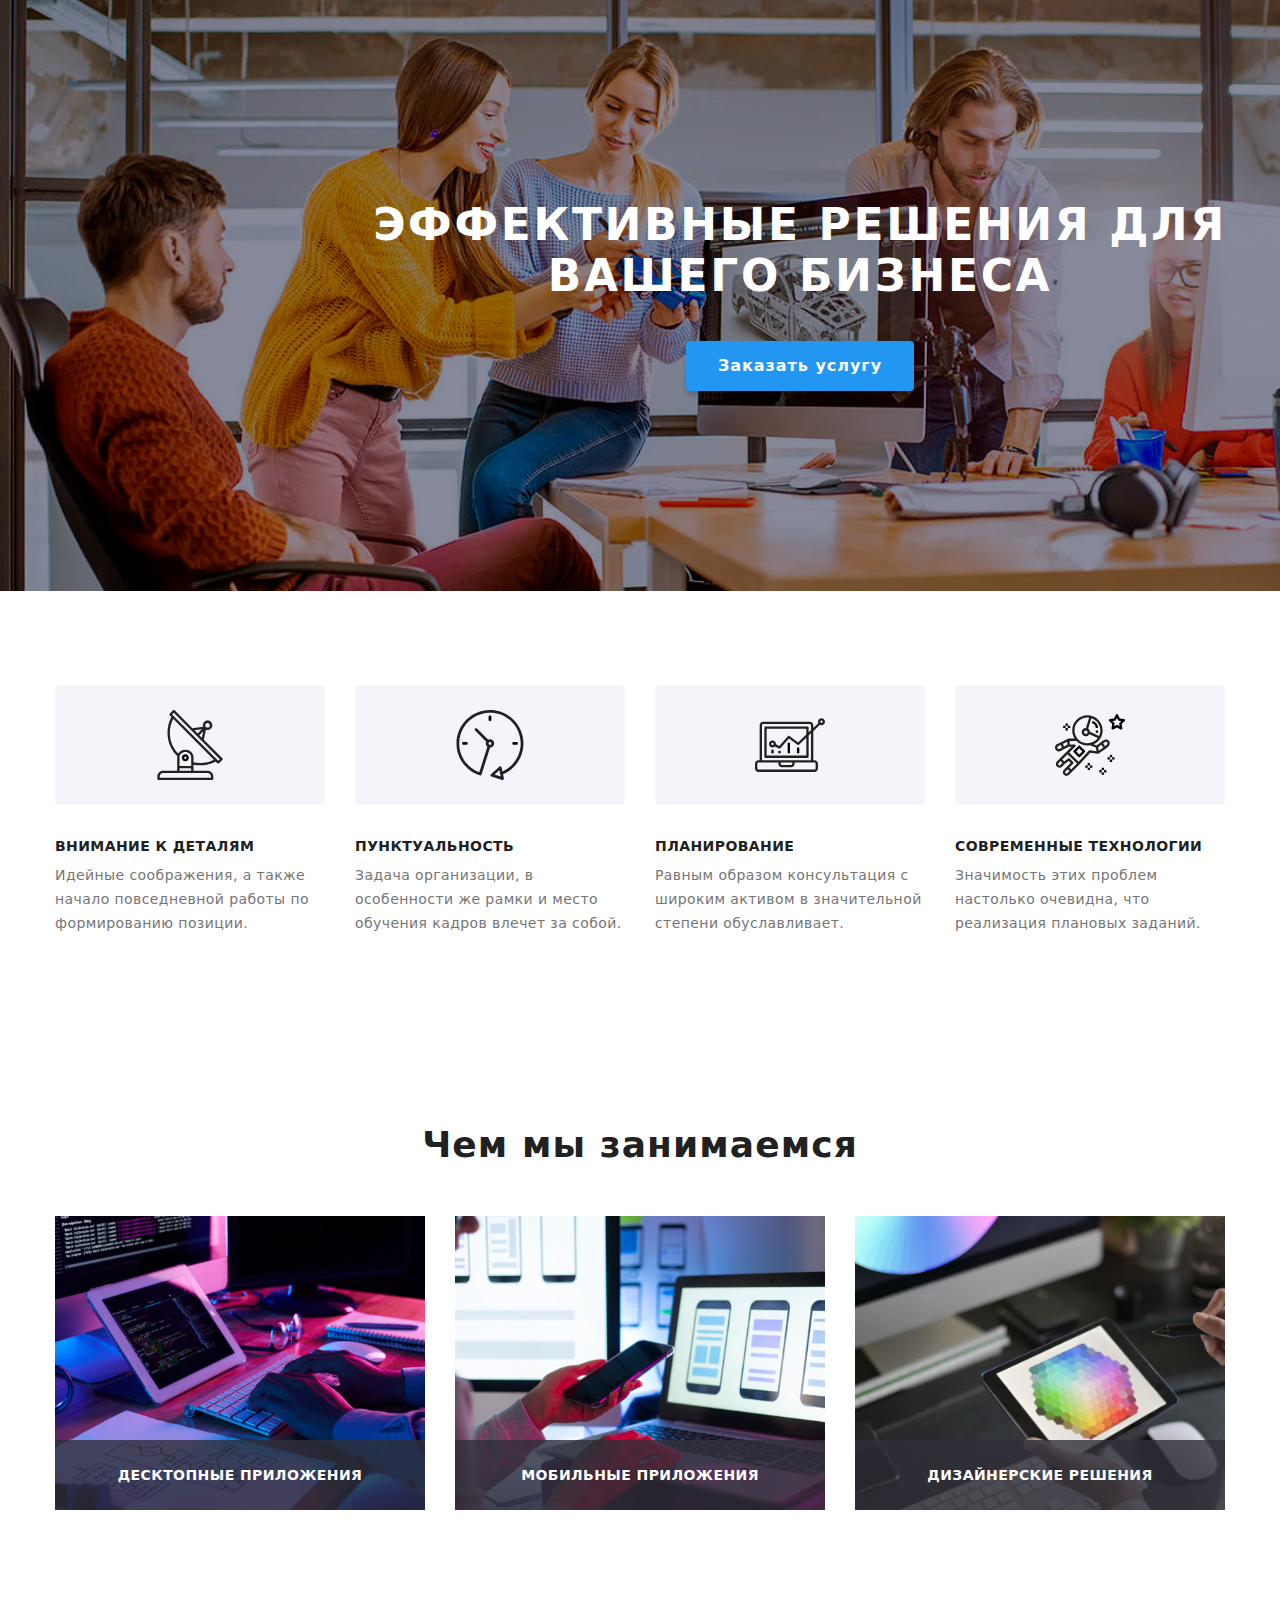
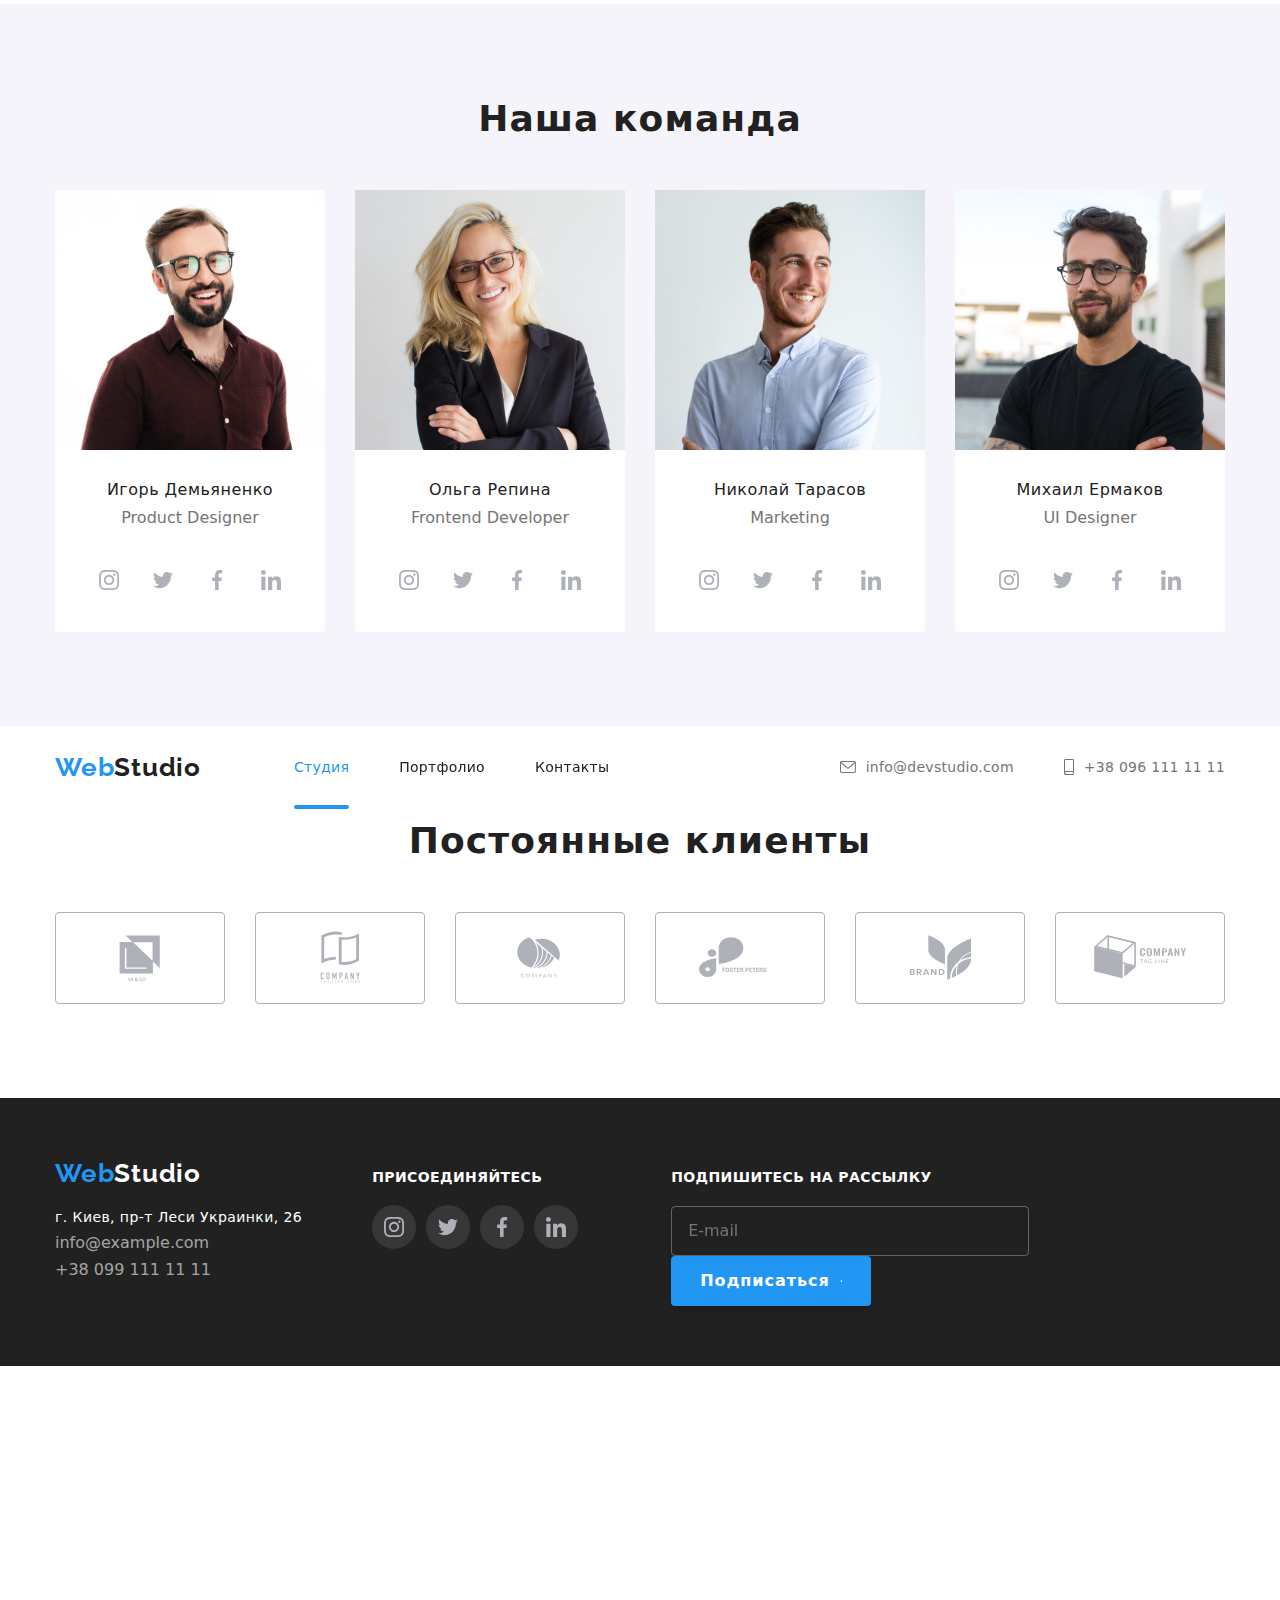
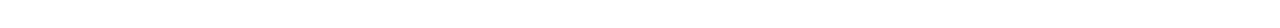
==== commit 7ce24877: "настройка компилятора" ====
--- a/index.html
+++ b/index.html
@@ -10,6 +10,7 @@
     rel="stylesheet">
     <link rel="stylesheet" href="./css/normolize.css">
     <link rel="stylesheet" href="./css/style.css">
+    <link rel="stylesheet" href="./css/main.min.css">
 </head>
 <body>
 
--- a/css/main.min.css
+++ b/css/main.min.css
@@ -0,0 +1,9 @@
+/*! modern-normalize v1.0.0 | MIT License | https://github.com/sindresorhus/modern-normalize */*,*::before,*::after{box-sizing:border-box}:root{-moz-tab-size:4;tab-size:4}html{line-height:1.15;-webkit-text-size-adjust:100%}body{margin:0}body{font-family:system-ui,-apple-system,"Segoe UI",Roboto,Helvetica,Arial,sans-serif,"Apple Color Emoji","Segoe UI Emoji"}hr{height:0;color:inherit}abbr[title]{text-decoration:underline dotted}b,strong{font-weight:bolder}code,kbd,samp,pre{font-family:ui-monospace,+ SFMono-Regular,+ Consolas,+ 'Liberation Mono',+ Menlo,+ monospace;font-size:1em}small{font-size:80%}sub,sup{font-size:75%;line-height:0;position:relative;vertical-align:baseline}sub{bottom:-0.25em}sup{top:-0.5em}table{text-indent:0;border-color:inherit}button,input,optgroup,select,textarea{font-family:inherit;font-size:100%;line-height:1.15;margin:0}button,select{text-transform:none}button,[type='button'],[type='reset'],[type='submit']{-webkit-appearance:button}::-moz-focus-inner{border-style:none;padding:0}:-moz-focusring{outline:1px dotted ButtonText}:-moz-ui-invalid{box-shadow:none}legend{padding:0}progress{vertical-align:baseline}::-webkit-inner-spin-button,::-webkit-outer-spin-button{height:auto}[type='search']{-webkit-appearance:textfield;outline-offset:-2px}::-webkit-search-decoration{-webkit-appearance:none}::-webkit-file-upload-button{-webkit-appearance:button;font:inherit}summary{display:list-item}:root{--pretty-color: #2196f3;--blue-color: #2196f3;--light-blue: #188ce8;--while-color: #ffffff;--light-color: #f5f4fa;--portfolio-color: #eeeeee;--portfolio-shadow: 0px 1px 1px rgba(0, 0, 0, 0.12), 0px 4px 4px rgba(0, 0, 0, 0.06),
+      1px 4px 6px rgba(0, 0, 0, 0.16);--nav-btn-color: #ececec;--light-grey: rgba(255, 255, 255, 0.6);--grey-color: #757575;--black-color: #212121;--dark-color: #2f303a;--icon-bg: #2196f3;--sing-color: 0px 4px 4px rgba(0, 0, 0, 0.15);--feature-card-shadow: 0px 1px 3px rgba(0, 0, 0, 0.12), 0px 1px 1px rgba(0, 0, 0, 0.14),
+      0px 2px 1px rgba(0, 0, 0, 0.2);--card-set-gap: 20px;--card-set-feature: 30px;--main-font: 'Roboto', sans-serif;--accent-font: 'Raleway', sans-serif}
+/*# sourceMappingURL=main.min.css.map */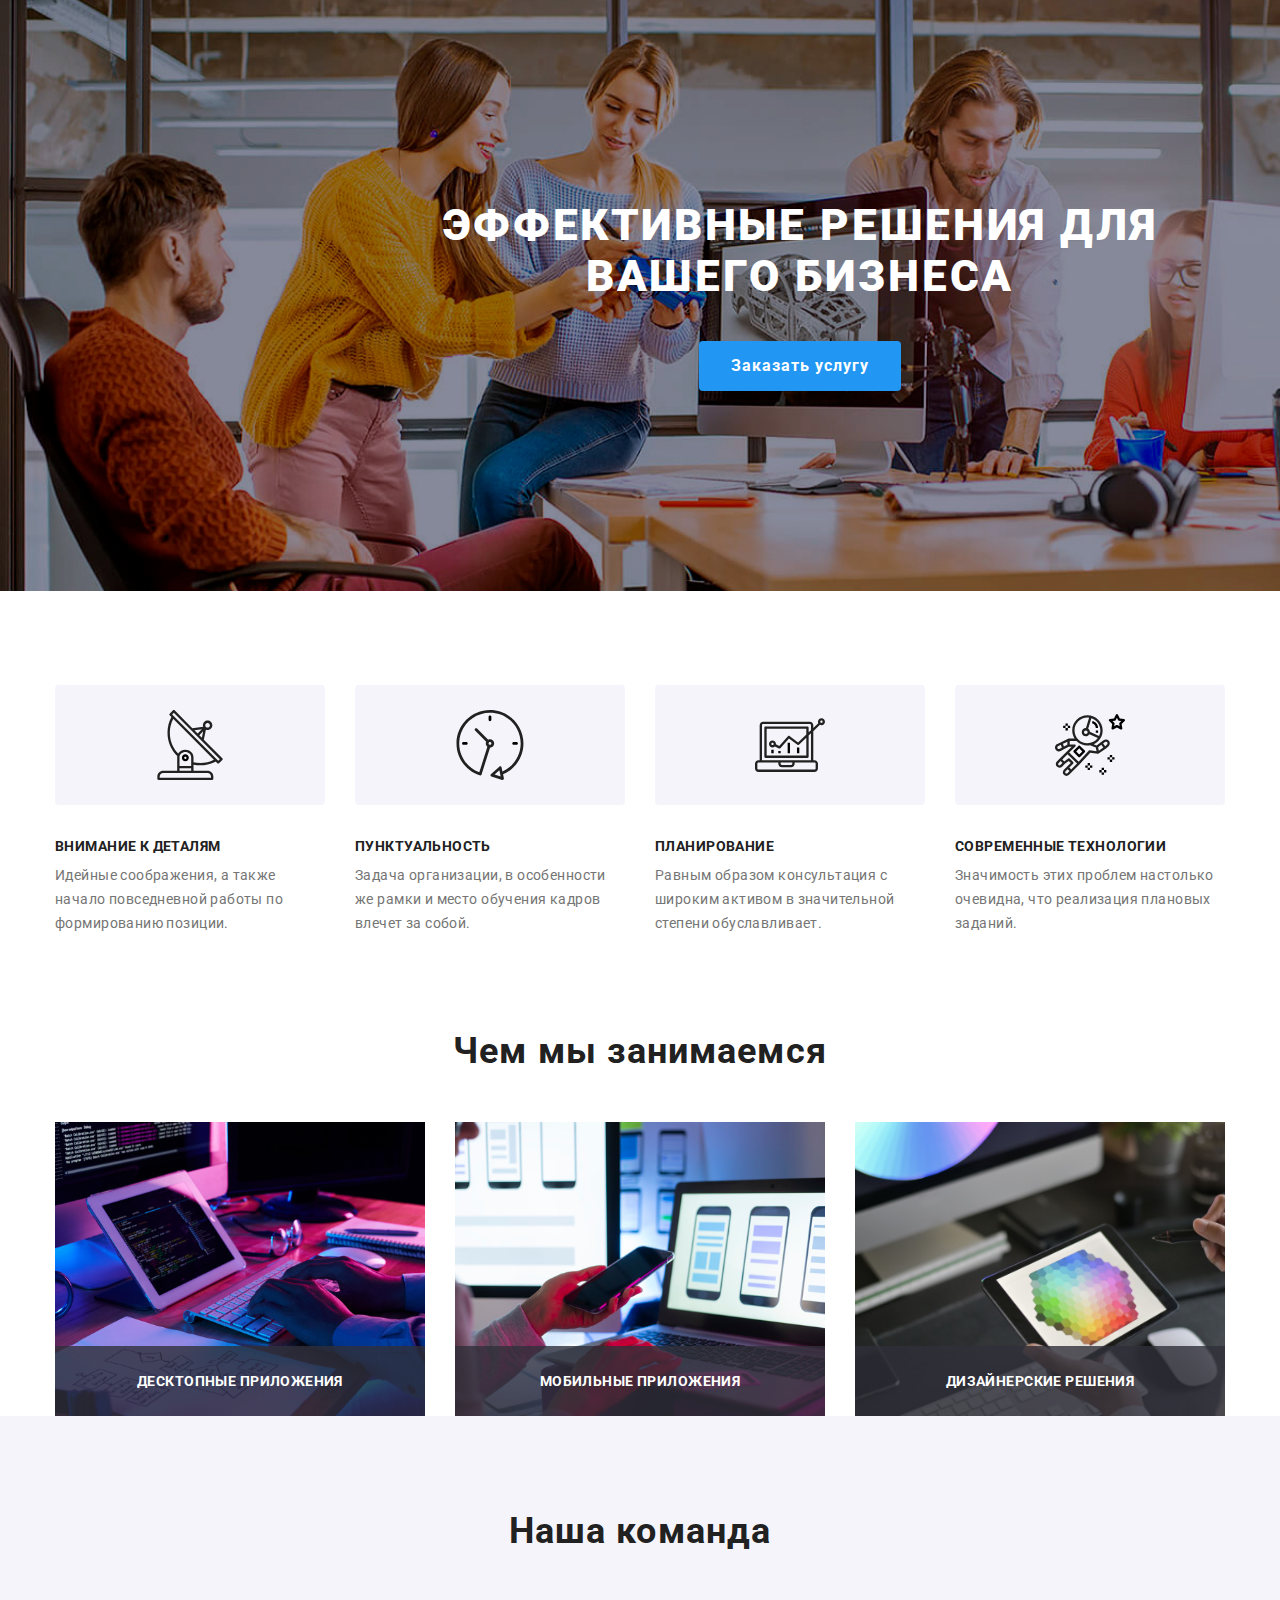
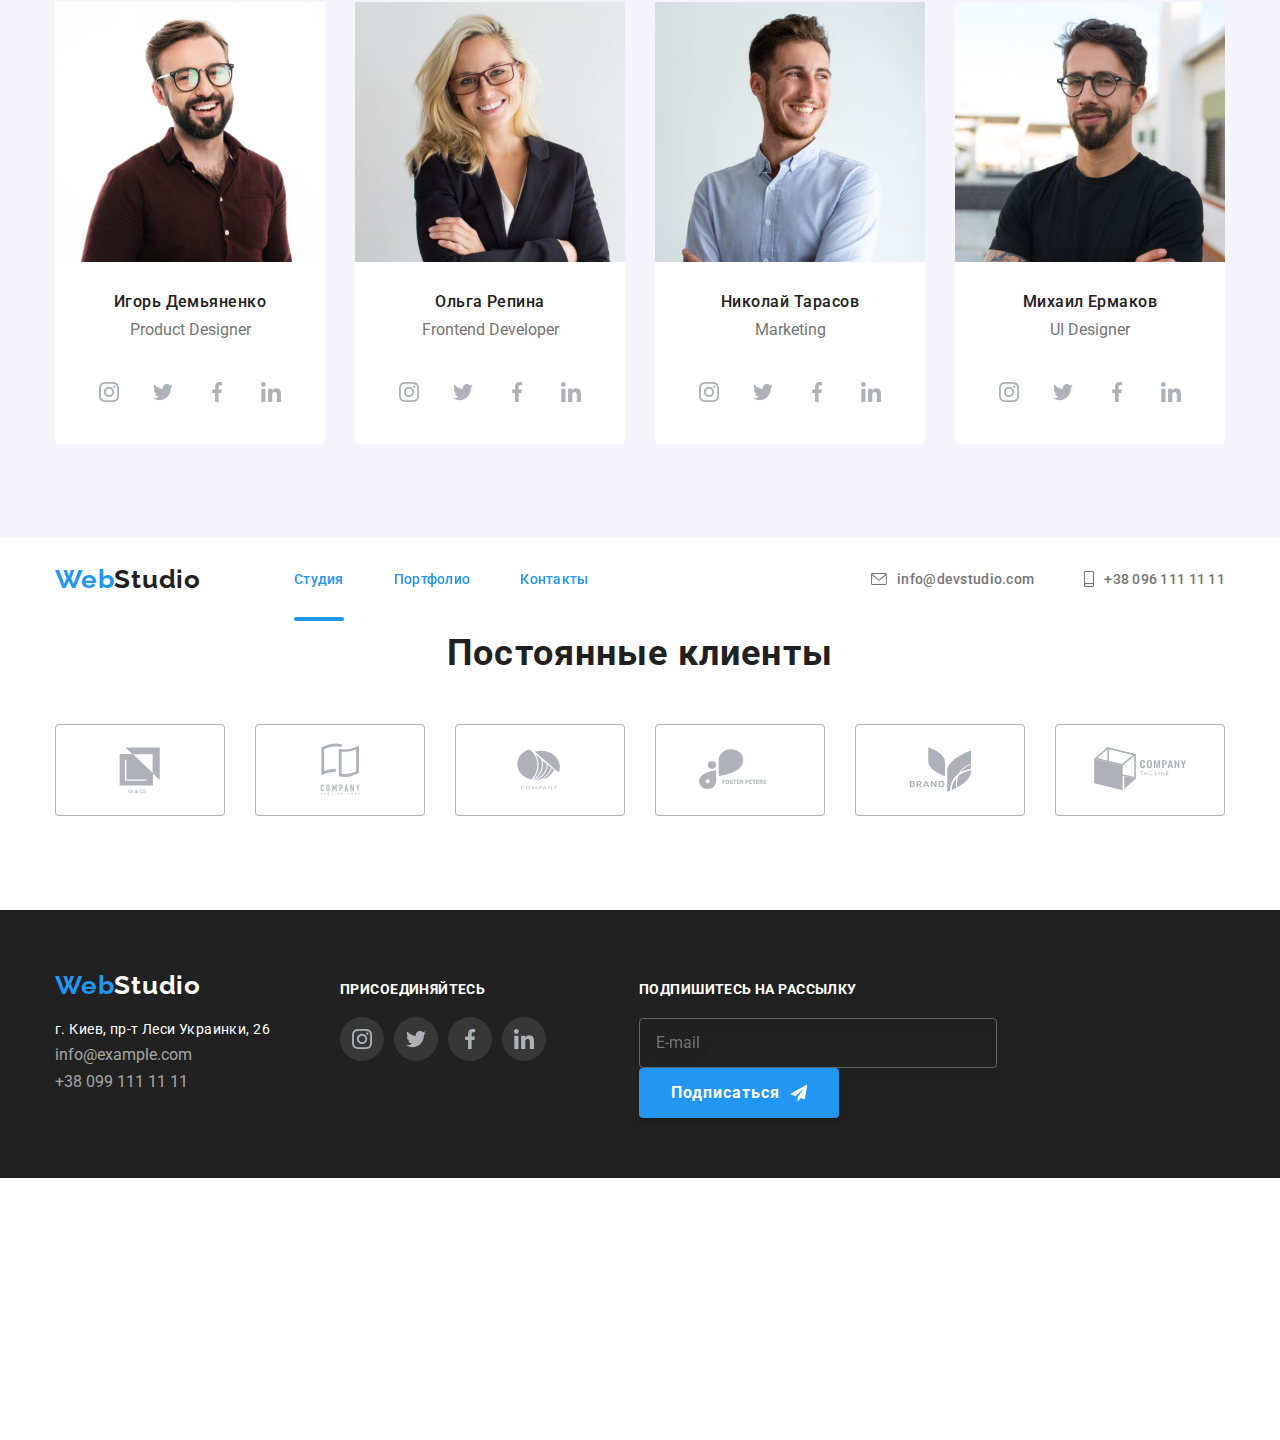
==== commit 655d0b3a: "подключила некоторые файли" ====
--- a/index.html
+++ b/index.html
@@ -42,7 +42,7 @@
 
 <!-- Основная секция -->
 <main>
-  <section class="section-one">
+  <section class="hero">
         <div class="contanier">
         <h1 class="bisnes">Эффективные решения для <br>вашего бизнеса</h1>
         <button class="sign-link" type="button"  data-open-modal>Заказать услугу</button>
@@ -50,7 +50,7 @@
     </section>
 
     <!--Преимущества-->
-    <section class="section-two">
+    <section class="about">
     <div class="contanier">
 
        <!-- <h2>Особенности</h2>--> 
@@ -60,7 +60,7 @@
                 <use href="./images/my-icon/sprite.svg#icon-antenna"  width="70" height="70"></use>
              </svg>
                 <h3 class="feature-title">Внимание к деталям</h3>
-                <p class="feature-content">Идейные соображения, а также начало повседневной
+                <p class="feature-text">Идейные соображения, а также начало повседневной
                    работы по формированию позиции.</p>
             </li>
 
@@ -69,7 +69,7 @@
                 <use href="./images/my-icon/sprite.svg#icon-my-clock" width="70" height="70"></use>
              </svg>
                 <h3 class="feature-title">Пунктуальность</h3>
-                <p class="feature-content">Задача организации, в особенности же рамки и место 
+                <p class="feature-text">Задача организации, в особенности же рамки и место 
                    обучения кадров влечет за собой.</p>
             </li>
 
@@ -78,7 +78,7 @@
                  <use href="./images/my-icon/sprite.svg#icon-diagram" width="70" height="70"></use>
                 </svg>
                 <h3 class="feature-title">Планирование</h3>   
-                <p class="feature-content">Равным образом консультация с широким активом в 
+                <p class="feature-text">Равным образом консультация с широким активом в 
                    значительной степени обуславливает.</p>
             </li>
 
@@ -87,7 +87,7 @@
                 <use href="./images/my-icon/sprite.svg#icon-astronaut" width="70" height="70"></use>
              </svg>
                 <h3 class="feature-title">Современные технологии</h3>
-                <p class="feature-content">Значимость этих проблем настолько очевидна,
+                <p class="feature-text">Значимость этих проблем настолько очевидна,
                    что реализация плановых заданий.</p>
             </li>
          </ul>
@@ -100,26 +100,29 @@
         <h2 class="title">Чем мы занимаемся</h2>
         <ul class="feature-list">
           <li class="work">
-
             <a  href="#"><img src="./images/box1.svg" alt="photo" width="370">
-            <div class="work-meta">
-            <h2 class="sss">Десктопные приложения</h2>
-            </div>
+
+               <div class="work-meta">
+                  <h2 class="sss">Десктопные приложения</h2>
+               </div>
             </a>
-            
           </li>
+
           <li class="work">
             <a href="#"><img src="./images/box2.svg" alt="photo" width="370">
-              <div class="work-meta">
-                <h2 class="sss">Мобильные приложения</h2>
+
+                <div class="work-meta">
+                   <h2 class="sss">Мобильные приложения</h2>
                 </div>
               </a>
           </li>
+
           <li class="work">
             <a href="#"><img src="./images/box3.svg" alt="photo" width="370">
-              <div class="work-meta">
-                <h2 class="sss">Дизайнерские решения</h2>
-                </div>
+              
+                  <div class="work-meta">
+                     <h2 class="sss">Дизайнерские решения</h2>
+                  </div>
               </a>
           </li>
         </ul>
@@ -128,7 +131,7 @@
 
     <!--Примеры работ-->
 
-    <section class="section-three">
+    <section class="section-team">
        <div class="contanier">
         <h2 class="title">Наша команда</h2>
 
@@ -247,9 +250,9 @@
         </div>
     </section>
 
-    <section class="section-four">
+    <section class="section-clients">
       <div class="contanier">
-        <h2 class="cliens">Постоянные клиенты</h2>
+        <h2 class="title">Постоянные клиенты</h2>
 
         <div class="clients">
           <div class="my-client"> 
@@ -257,8 +260,6 @@
               <use href="./images/clients/spriteclient.svg#icon-Client1"></use>
             </svg>
           </div>
-
-
    
           <div class="my-client"> 
             <svg class="client-svg">
@@ -266,27 +267,23 @@
             </svg>
           </div>
       
- 
           <div class="my-client"> 
             <svg class="client-svg">
               <use href="./images/clients/spriteclient.svg#icon-Client3"></use>
             </svg>
           </div>
-    
         
           <div class="my-client"> 
             <svg class="client-svg">
               <use href="./images/clients/spriteclient.svg#icon-Client4"></use>
             </svg>
           </div>
-    
   
           <div class="my-client"> 
             <svg class="client-svg">
               <use href="./images/clients/spriteclient.svg#icon-Client5"></use>
             </svg>
           </div>
-          
 
           <div class="my-client"> 
             <svg class="client-svg">
@@ -309,6 +306,7 @@
           <a class="logo" href="#"><span class="web">Web</span><span class="footer-studio">Studio</span></a> 
           <address>
             <p class="footer-adress"> г. Киев, пр-т Леси Украинки, 26</p>
+
             <ul class="address-list">
               <li class="contact-footer"><a class="phone-link" href="mailto:info@example.com">info@example.com</a></li>
               <li class="contact-footer"><a class="phone-link" href="tel:+380991111111">+38 099 111 11 11</a></li>
@@ -320,22 +318,29 @@
           <h2 class="join">присоединяйтесь</h2>
           <ul class="icon-team footer-icon">
             
-            <li class="icon-social">
-              <a class="footer-icon-social" href="#"><svg class="icon">
-              <use href="./images/icons/sprite.svg#icon-instagramoring"></use>
-            </svg></a></li>
+            <li class="icon-social"><a href="#">
+              <svg class="icon">
+                  <use href="./images/icons/sprite.svg#icon-instagramoring"></use>
+              </svg></a>
+            </li>
             
-            <li class="icon-social"><a href="#"><svg class="icon">
-              <use href="./images/icons/sprite.svg#icon-twitteroring"></use>
-            </svg></a></li>
-
-            <li class="icon-social"><a href="#"><svg class="icon">
-              <use href="./images/icons/sprite.svg#icon-facebookoring"></use>
-            </svg></a></li>
-
-            <li class="icon-social"><a href="#"><svg class="icon">
-              <use href="./images/icons/sprite.svg#icon-linkedinoring"></use>
-            </svg></a></li>
+            <li class="icon-social"><a href="#">
+              <svg class="icon">
+                    <use href="./images/icons/sprite.svg#icon-twitteroring"></use>
+              </svg></a>
+            </li>
+
+            <li class="icon-social"><a href="#">
+              <svg class="icon">
+                   <use href="./images/icons/sprite.svg#icon-facebookoring"></use>
+              </svg></a>
+            </li>
+
+            <li class="icon-social"><a href="#">
+              <svg class="icon">
+                   <use href="./images/icons/sprite.svg#icon-linkedinoring"></use>
+              </svg></a>
+            </li>
           </ul>
           
         </div><!--join-footer-->
--- a/css/style.css
+++ b/css/style.css
@@ -1,77 +1,17 @@
-:root {
-  --pretty-color: #2196f3;
-  --blue-color: #2196f3;
-  --light-blue: #188ce8;
-  --while-color: #ffffff;
-  --light-color: #f5f4fa;
-  --portfolio-color: #eeeeee;
-  --portfolio-shadow: 0px 1px 1px rgba(0, 0, 0, 0.12), 0px 4px 4px rgba(0, 0, 0, 0.06),
-    1px 4px 6px rgba(0, 0, 0, 0.16);
-  --nav-btn-color: #ececec;
-  --light-grey: rgba(255, 255, 255, 0.6);
-  --grey-color: #757575;
-  --black-color: #212121;
-  --dark-color: #2f303a;
-
-  --icon-bg: #2196f3;
-  --sing-color: 0px 4px 4px rgba(0, 0, 0, 0.15);
-  --feature-card-shadow: 0px 1px 3px rgba(0, 0, 0, 0.12), 0px 1px 1px rgba(0, 0, 0, 0.14),
-    0px 2px 1px rgba(0, 0, 0, 0.2);
-  --card-set-gap: 20px;
-  --card-set-feature: 30px;
-
-  --main-font: 'Roboto', sans-serif;
-  --accent-font: 'Raleway', sans-serif;
-}
-
 * {
   box-sizing: border-box;
   margin: 0;
   padding: 0;
 }
 
-body {
-  font-family: var(--main-font);
-  font-style: normal;
-  font-weight: 400;
-  background: var(--while-color);
-  /* padding-top: 80px; */
-}
-
-ul {
-  list-style: none;
-}
-
-h1,
-h2,
-h3,
-h4,
-h5,
-h6,
-p {
-  margin: 0;
-}
-
-img {
-  display: block;
-  max-width: 100%;
-}
-
-a {
-  color:inherit;
-  text-decoration: none;
-}
-
-.contanier {
-  width: 1200px;
-  margin: 0 auto;
-  padding-left: 15px;
-  padding-right: 15px;
-}
+/* SING-LINK*/
+/* SING-LINK*/
+
+/* TITLE */
+/* TITLE */
 
 /* HEADER STYLES */
 
-/* NAV */
 .page-header{
   display: flex;
   position: fixed;
@@ -87,25 +27,21 @@
 }
 
 .main-nav {
-   display: flex;
-
-  background-color: #fff;
+  display: flex
+  background-color: var(--while-color);
   align-items: center;
- 
 }
 
 .nav-list {
   display: flex;
   margin-left: 93px;
   justify-content: center;
-
   transition:background-color  250ms cubic-bezier(0.4, 0, 0.2, 1);
 }
 
 .nav-list .item {
   margin-right: 50px;
   color: var(--grey-color);
-
   transition: color 250ms cubic-bezier(0.4, 0, 0.2, 1);
 }
 
@@ -114,13 +50,11 @@
 .nav-list .item .current,
 .auth-list .item:hover,
 .auth-list .item:focus{
-  color: var(--pretty-color);
-  
+  color: var(--pretty-color);  
 }
 
 .nav-list .link{
   position: relative;
-
   transition: background-color 250ms cubic-bezier(0.4, 0, 0.2, 1);
 }
 
@@ -137,7 +71,6 @@
 }
 
 
-
 .nav-list .item:last-child {
   margin-right: 0;
 }
@@ -149,44 +82,13 @@
   color:var(--pretty-color);
 }
 
-.nav-list-btn {
+.nav-list-button {
   display: flex;
   margin-bottom: 56px;
   padding-top: 100px;
   justify-content: center;
 }
 
-/* BTN */
-.btn {
-  padding: 6px 22px;
-  color: var(--black-color);
-  
-  font-weight: 500;
-  font-size: 16px;
-  line-height: 1.625;
-  letter-spacing: 0.03em;
-  text-align: center;
-  
-  cursor: pointer;
-  background: var(--light-color);
-  border-radius: 4px;
-  border: none;
-  transition: color, background-color 250ms cubic-bezier(0.4, 0, 0.2, 1);
-} 
-
-.nav-list-btn :not(:last-child){
-  margin-right: 8px;
-} 
-
-.btn:focus,
-.btn:hover {
-  color: var(--while-color);
-  background-color: var(--light-blue);
-  border-radius: 4px;
-}
-/* BTN */
-
-/* AUTH_LIST */
 .auth-list .mail:hover,
 .auth-list .mail:focus,
 .auth-list .phone:hover,
@@ -209,7 +111,6 @@
   display: flex;
   align-items: center;
   color: var(--grey-color);
-
   transition: background-color 250ms cubic-bezier(0.4, 0, 0.2, 1);
 }
 
@@ -217,31 +118,17 @@
   margin-left: 50px;
 }
 
-/* AUTH_LIST */
+/* HEADER STYLES */
+
 
 /* LOGO */
 
-.logo {
-  font-family: Raleway;
-  font-weight: bold;
-  font-size: 26px;
-  line-height: 1.192;
-  letter-spacing: 0.03em;
-}
-
-.web {
-  color: var(--pretty-color);
-}
-
-.studio {
-  color: var(--black-color);
-}
-
 /* LOGO */
 
 /* SECTION */
 
-.section-one {
+/* HERO */
+.hero {
   margin: auto;
   width: 1600px; 
   padding: 200px 0;
@@ -252,88 +139,23 @@
   text-align: center;
 }
 
-.section-two {
-  padding-top: 94px;
-  padding-bottom: 94px;
-}
-
-.section-three {
-  padding-top: 94px;
-  padding-bottom: 94px;
-  background: var(--light-color);
-}
-
-.section-four {
-  padding: 94px 0;
-}
-
-/* SECTION */
-
-/* ITEM */
-
-.item {
-  color: var(--black-color);
-  
-  font-weight: 500;
-  font-size: 14px;
-  line-height: 1.142;
-  letter-spacing: 0.02em;
-}
-
-.item .link {
-  color: var(--black-color);
-}
-
-/* BISNES */
-
 .bisnes {
   color: var(--while-color);
   margin-bottom: 40px;
-  
   font-weight: 900;
   font-size: 44px;
-  
   text-align: center;
   letter-spacing: 0.06em;
   text-transform: uppercase;
 }
-
-/* BISNES */
-
-/* SING-LINK*/
-
-.sign-link {
-  padding: 10px 32px;
-  
-  color: var(--while-color);
-  background: var(--blue-color);
-  font-family: inherit;
-  
-  font-weight: 700;
-  font-size: 16px;
-  line-height: 1.875;
-  letter-spacing: 0.06em;
-  
-  cursor: pointer;
-  border-radius: 4px;
-  box-shadow: var(--sing-color);
-  border: none;
-
-  transition: color, 
-  background-color 250ms cubic-bezier(0.4, 0, 0.2, 1);
-}
-
-.sign-link:hover,
-.sign-link:focus {
-  color: var(--while-color);
-  background-color: var(--light-blue);
-  border: none;
-}
-
-
-/* SING-LINK*/
-
-/* FEATURE-LIST*/
+/* HERO */
+
+/* ABOUT */
+
+.about {
+  padding-top: 94px;
+  padding-bottom: 94px;
+}
 
 .feature-list {
   display: flex;
@@ -343,7 +165,57 @@
   margin-right: var(--card-set-feature);
 }
 
-/* ПУНКТУАЛЬНОСТЬ */
+.feature-list .item:nth-child(4n) {
+  margin-right: 0;
+}
+
+.feature-text {
+  color: var(--grey-color);
+  font-weight: normal;
+  font-size: 14px;
+  
+  line-height: 1.714;
+  letter-spacing: 0.03em;
+}
+
+.feature-list .card {
+  margin-right: var(--card-set-feature);
+  margin-top: 50px;
+  padding-bottom: 30px;
+  
+  background: var(--while-color);
+  border-radius: 0px 0px 4px 4px;
+  transform: scale(1) ;
+}
+
+.feature-list .card:hover {
+  box-shadow: var(--feature-card-shadow);
+  transform: scale(1.1);
+} 
+
+.feature-list .card:nth-child(4n) {
+  margin-right: 0;
+}
+
+.feature-list .work {
+  margin-right: var(--card-set-feature);
+  margin-top: 50px;
+}
+
+.feature-list .work:nth-child(3n) {
+  margin-right: 0;
+}
+
+.feature-title {
+  color: var(--black-color);
+  margin-bottom: 10px;
+  
+  font-weight: bold;
+  font-size: 14px;
+  line-height: 1.143;
+  letter-spacing: 0.03em;
+  text-transform: uppercase;
+}
 
 .clock-svg,
 .plate-svg,
@@ -357,7 +229,6 @@
   background-color: #f5f4fa;
   border-radius: 4px;
   transition: background-color 250ms cubic-bezier(0.4, 0, 0.2, 1);
-  
 }
 
 .plate .plate-svg:hover {
@@ -368,7 +239,6 @@
   fill:var(--pretty-color);
 }
 
-
 .planning .planning-svg:hover {
   fill:var(--pretty-color);
 }
@@ -377,106 +247,14 @@
   fill:var(--pretty-color);
 }
 
-
-.feature-list .item:nth-child(4n) {
-  margin-right: 0;
-}
-
-.feature-content {
-  color: var(--grey-color);
-  font-weight: normal;
-  font-size: 14px;
-  
-  line-height: 1.714;
-  letter-spacing: 0.03em;
-}
-
-.feature-list .card {
-  margin-right: var(--card-set-feature);
-  margin-top: 50px;
-  padding-bottom: 30px;
-  
-  background: var(--while-color);
-  border-radius: 0px 0px 4px 4px;
-  transform: scale(1) ;
-}
-
-.feature-list .card:hover {
-  box-shadow: var(--feature-card-shadow);
-  transform: scale(1.1);
-  
-} 
-.feature-list .card:nth-child(4n) {
-  margin-right: 0;
-}
-
-.feature-list .work {
-  margin-right: var(--card-set-feature);
-  margin-top: 50px;
-}
-
-.feature-list .work:nth-child(3n) {
-  margin-right: 0;
-}
-
-.feature-title {
-  color: var(--black-color);
-  margin-bottom: 10px;
-  
-  font-weight: bold;
-  font-size: 14px;
-  line-height: 1.143;
-  letter-spacing: 0.03em;
-  text-transform: uppercase;
-}
-
-/* FEATURE-LIST*/
-
-/* PORTFOLIO-LIST*/
-
-.portfolio-list {
-  display: flex;
-  flex-wrap: wrap;
-  
+/* ABOUT */
+
+/* SECTION_TEAM */
+.section-team {
+  padding-top: 94px;
   padding-bottom: 94px;
-  margin-left: -20px;
-  margin-top: -20px;
-}
-
-.portfolio-list .item:hover {
-  box-shadow: var(--portfolio-shadow);
-  position: relative;
-}
-
-.nav-btn {
-  border-top: 1px solid var(--nav-btn-color);
-}
-
-.portfolio-list > .item {
-  margin-left: var(--card-set-gap);
-  margin-top: var(--card-set-gap);
-  
-  border: 1px solid var(--portfolio-color);
-  background: var(--while-color);
-  transition: color, background-color 250ms cubic-bezier(0.4, 0, 0.2, 1);
-}
-
-/* PORTFOLIO-LIST*/
-
-/* TITLE */
-
-.title {
-  color: var(--black-color);
-  
-  font-size: 36px;
-  line-height: 42px;
-  text-align: center;
-  letter-spacing: 0.03em;
-}
-
-/* TITLE */
-
-/* CARD */
+  background: var(--light-color);
+}
 
 .card {
   text-align: center;
@@ -496,10 +274,195 @@
   color: var(--grey-color);
   margin-bottom: 30px;
 }
+.card .icon-team  {
+  display: flex;
+  margin: 0 auto;
+}
+
+.icon-team {
+  display: flex;
+  margin: 0 auto;
+  padding-left: 32px;
+  padding-right: 32px;
+  margin-left: 32px;
+  margin-right: 32px;
+}
+
+.icon-team li:not(:last-child) {
+  margin-right: 10px;
+}
+
+.icon-team li {
+  display: flex;
+  width: 44px;
+  height: 44px;
+  
+  background-color:var(--while-color);
+  border-radius: 50%;
+  
+  padding-left: 12px;
+  padding-right: 12px;
+  padding-top: 12px;
+  padding-bottom: 12px;
+  align-items: center;
+  
+  transition: background-color 250ms cubic-bezier(0.4, 0, 0.2, 1);
+}
+
+.icon-team li:hover {
+  background-color:var(--pretty-color);
+}
 
 .team {
   margin-bottom: 30px;
 }
+
+.icon-team .icon {
+  display: flex;
+  align-items: baseline;
+  width: 20px;
+  height: 20px;
+  margin: 0;
+}
+/* SECTION_TEAM */
+
+/* SECTION CLIENTS */
+
+.section-clients {
+  padding: 94px 0;
+}
+
+
+.clients {
+  display: flex;
+  fill: #AFB1B8;
+  margin-top: 50px;
+}
+
+.my-client {
+  display: flex;
+  width: 170px;
+  height: 92px;
+  
+  border: 1px solid #AFB1B8;
+  border-radius: 4px;
+  transition: background-color 250ms cubic-bezier(0.4, 0, 0.2, 1) ;
+}
+
+.my-client:not(:last-child){
+  margin-right: 30px;
+}
+
+.my-client:hover {
+  border-color:var(--pretty-color); 
+  
+}
+
+.my-client:nth-child(6n){
+  margin-bottom: 0;
+}
+
+.clients .client-svg:hover{
+  fill:var(--pretty-color);
+}
+
+/* SECTION CLIENTS */
+
+
+
+/* SOCIAL ICON */
+.icon-social:hover .icon{
+  fill: var(--while-color);
+}
+
+.icon {
+  fill: #afb1b8;
+   width: 20px;
+  margin-right: 10px;
+  margin: 0 30px;
+  transition: fill 250ms cubic-bezier(0.4, 0, 0.2, 1);
+}
+
+/* SOCIAL ICON */
+
+
+
+
+/* BTN */
+.btn {
+  padding: 6px 22px;
+  color: var(--black-color);
+  
+  font-weight: 500;
+  font-size: 16px;
+  line-height: 1.625;
+  letter-spacing: 0.03em;
+  text-align: center;
+  
+  cursor: pointer;
+  background: var(--light-color);
+  border-radius: 4px;
+  border: none;
+  transition: color, background-color 250ms cubic-bezier(0.4, 0, 0.2, 1);
+} 
+
+.nav-list-button :not(:last-child){
+  margin-right: 8px;
+} 
+
+.btn:focus,
+.btn:hover {
+  color: var(--while-color);
+  background-color: var(--light-blue);
+  border-radius: 4px;
+}
+/* BTN */
+
+/* ITEM */
+
+.item {
+  color: var(--black-color);
+  
+  font-weight: 500;
+  font-size: 14px;
+  line-height: 1.142;
+  letter-spacing: 0.02em;
+}
+
+.item .link {
+  color: var(--black-color);
+}
+
+/* PORTFOLIO-LIST*/
+
+.portfolio-list {
+  display: flex;
+  flex-wrap: wrap;
+  
+  padding-bottom: 94px;
+  margin-left: -20px;
+  margin-top: -20px;
+}
+
+.portfolio-list .item:hover {
+  box-shadow: var(--portfolio-shadow);
+  position: relative;
+}
+
+/* .nav-btn {
+  border-top: 1px solid var(--nav-btn-color);
+} */
+
+.portfolio-list > .item {
+  margin-left: var(--card-set-gap);
+  margin-top: var(--card-set-gap);
+  
+  border: 1px solid var(--portfolio-color);
+  background: var(--while-color);
+  transition: color, background-color 250ms cubic-bezier(0.4, 0, 0.2, 1);
+}
+
+/* PORTFOLIO-LIST*/
 
 .name {
   color: var(--black-color);
@@ -527,69 +490,24 @@
 
 /* CARD */
 
-/* CLIENTS */
-
-.cliens {
-  color: var(--black-color);
-  margin-bottom: 50px;
-  
-  font-weight: bold;
-  font-size: 36px;
-  line-height: 1.167;
-  text-align: center;
-  letter-spacing: 0.03em;
-}
-
-.regular-clients {
+/*CLIENTS */
+
+/* .regular-clients {
   display: flex;
   margin-top: 50px;
   justify-content: center;
 }
 
-.regular-clients .card {
+.regular-clients .card {/*
   margin-right: 30px;
   outline: 1px solid #afb1b8;
 }
 
 .regular-clients .card:nth-child(6n) {
   margin-right: 0;
-}
-
-.clients {
-  display: flex;
-  fill: #AFB1B8;
-  
-}
-
-.clients .client-svg:hover{
-  fill:var(--pretty-color);
-}
-
-.my-client {
-  display: flex;
-  width: 170px;
-  height: 92px;
-  
-  border: 1px solid #AFB1B8;
-  border-radius: 4px;
-  transition: background-color 250ms cubic-bezier(0.4, 0, 0.2, 1) ;
-}
-
-.my-client:not(:last-child){
-  margin-right: 30px;
-}
-
-.my-client:hover {
-  border-color:var(--pretty-color); 
-  
-}
-
-.my-client:nth-child(6n){
-  margin-bottom: 0;
-}
-
-
-/* CLIENTS */
+} */
+
+/* CLIENTS*/
 
 /* FOOTER */
 
@@ -602,13 +520,14 @@
   padding: 60px 0;
 }
 
-.footer-studio {
-  color: var(--while-color);
-}
+.la {
+  display: flex;
+  align-items: baseline;
+}
+
 
 .footer-adress {
   color: var(--while-color);
-  
   margin-bottom: 9px;
   margin-top: 20px;
   
@@ -688,89 +607,25 @@
   padding-bottom: 15px;
   padding-left: 16px;
 }
+
+.footer-icon {
+  display: flex;
+  margin: 0 auto;
+  padding: 0;
+}
+
+.footer-form{
+  margin-left: 93px;
+}
+
 .footer-form form {
   display: flex;
 }
-/* FOOTER */
-
-.icon {
-  fill: #afb1b8;
-   width: 20px;
-  margin-right: 10px;
-  margin: 0 30px;
-  transition: fill 250ms cubic-bezier(0.4, 0, 0.2, 1);
-}
-
-.icon-social:hover .icon{
-  fill: var(--while-color);
-}
-
-.card .icon-team  {
-  display: flex;
-  margin: 0 auto;
-}
-
-.icon-team {
-  display: flex;
-  margin: 0 auto;
-  padding-left: 32px;
-  padding-right: 32px;
-  margin-left: 32px;
-  margin-right: 32px;
-}
-
-.icon-team li:not(:last-child) {
-  margin-right: 10px;
-}
-
-.icon-team li {
-  display: flex;
-  width: 44px;
-  height: 44px;
-  
-  background-color:var(--while-color);
-  border-radius: 50%;
-  
-  padding-left: 12px;
-  padding-right: 12px;
-  padding-top: 12px;
-  padding-bottom: 12px;
-  align-items: center;
-  
-  transition: background-color 250ms cubic-bezier(0.4, 0, 0.2, 1);
-}
-
-.icon-team li:hover {
-  background-color:var(--pretty-color);
-}
-
 
 .footer-icon li{
   background-color: rgba(255, 255, 255, 0.1);
 }
 
-.footer-icon {
-  display: flex;
-  margin: 0 auto;
-  padding: 0;
-}
-
-.icon-team .icon {
-  display: flex;
-  align-items: baseline;
-  width: 20px;
-  height: 20px;
-  margin: 0;
-}
-
-.la {
-  display: flex;
-  align-items: baseline;
-}
-
-.footer-form{
-  margin-left: 93px;
-}
 .footer-input{
   margin-right: 12px;
   border: 1px solid rgba(255, 255, 255, 0.3);
@@ -781,80 +636,17 @@
   padding: 15px 16px;
   margin-top: 20px;
 }
+/* FOOTER */
+
+
+
+
+
+
+
 
 /* BACKDROP */
-
-.is-hidden {
-  opacity: 1; 
-  transition: opacity 1s linear;
-  transform: translate(0);
-  transition: transform 1s linear;
-} 
-
-.backdrop {
-  position: fixed;
-  top: 0;
-  left: 0;
-  width: 100%;
-  height: 100%;
-  background-color: rgba(0, 0, 0, 0.2);
-  
-  opacity: 1;
-  transition: opacity 250ms cubic-bezier(0.4, 0, 0.2, 1);
-}
-
-.backdrop.is-hidden {
-  opacity: 0;
-  pointer-events: none;
-  position: relative;
-}
-
-.backdrop.is-hidden .modal {
-  transform: translate(-50%, -50%) scale(0.9);
-}
-
-.modal {
-  position: absolute;
-  top: 50%;
-  left: 50%;
-  transform: translate(-50%, -50%) scale(1);
-  
-  width: 528px;
-  height: 581px;
-  padding: 40px;  
-  background-color: #ffffff;
-  transition: transform 250ms cubic-bezier(0.4, 0, 0.2, 1);
-  border-radius: 4px;
-  box-shadow: 0px 1px 3px rgba(0, 0, 0, 0.12),
-  0px 1px 1px rgba(0, 0, 0, 0.14), 0px 2px 1px rgba(0, 0, 0, 0.2);
-}
-
-.modal-svg{
-  position: absolute;
-  display: inline-block;
-  width: 10px;
-  height: 10px;
-  top: 50%;
-  left: 50%; 
-  transform: translate(-50%, -50%); 
-  color: #000000;
-}
-
-.button-modal {
-  position: absolute;
-  top: 8px;
-  right: 8px;
-  background-color: #fff;
-  
-  width: 30px;
-  height: 30px;
-  border-radius: 50%;
-  border: 1px solid rgba(0, 0, 0, 0.1);
-}
-
-.close-svg:hover {
-  fill: var(--pretty-color);
-}
+/* BACKDROP */
 
 
 /* FORM */
@@ -990,17 +782,6 @@
    
 }
 
-.visually-hidden {
-  /* appearance: none; */
-  position: absolute;
-  width: 1px;
-  height: 1px !important;
-  margin: -1px;
-  padding: 0 !important;
-  overflow: hidden;
-  border: 0 !important;
-  clip: rect(0 0 0 0);    
-}  
 
 
 .checkbox-icon{
@@ -1069,11 +850,6 @@
   width: 200px;
   height: 50px;
 }
-
-/* BACKDROP */
-
-
-
 
 
   /* ТЕХНОКРЯК */
@@ -1132,6 +908,8 @@
 
   }
   /* ТЕХНОКРЯК */
+
+
   .sss {
     position: absolute;
     bottom: 0;
--- a/css/main.min.css
+++ b/css/main.min.css
@@ -5,5 +5,5 @@
  Menlo,  monospace;font-size:1em}small{font-size:80%}sub,sup{font-size:75%;line-height:0;position:relative;vertical-align:baseline}sub{bottom:-0.25em}sup{top:-0.5em}table{text-indent:0;border-color:inherit}button,input,optgroup,select,textarea{font-family:inherit;font-size:100%;line-height:1.15;margin:0}button,select{text-transform:none}button,[type='button'],[type='reset'],[type='submit']{-webkit-appearance:button}::-moz-focus-inner{border-style:none;padding:0}:-moz-focusring{outline:1px dotted ButtonText}:-moz-ui-invalid{box-shadow:none}legend{padding:0}progress{vertical-align:baseline}::-webkit-inner-spin-button,::-webkit-outer-spin-button{height:auto}[type='search']{-webkit-appearance:textfield;outline-offset:-2px}::-webkit-search-decoration{-webkit-appearance:none}::-webkit-file-upload-button{-webkit-appearance:button;font:inherit}summary{display:list-item}:root{--pretty-color: #2196f3;--blue-color: #2196f3;--light-blue: #188ce8;--while-color: #ffffff;--light-color: #f5f4fa;--portfolio-color: #eeeeee;--portfolio-shadow: 0px 1px 1px rgba(0, 0, 0, 0.12), 0px 4px 4px rgba(0, 0, 0, 0.06),
       1px 4px 6px rgba(0, 0, 0, 0.16);--nav-btn-color: #ececec;--light-grey: rgba(255, 255, 255, 0.6);--grey-color: #757575;--black-color: #212121;--dark-color: #2f303a;--icon-bg: #2196f3;--sing-color: 0px 4px 4px rgba(0, 0, 0, 0.15);--feature-card-shadow: 0px 1px 3px rgba(0, 0, 0, 0.12), 0px 1px 1px rgba(0, 0, 0, 0.14),
-      0px 2px 1px rgba(0, 0, 0, 0.2);--card-set-gap: 20px;--card-set-feature: 30px;--main-font: 'Roboto', sans-serif;--accent-font: 'Raleway', sans-serif}
+      0px 2px 1px rgba(0, 0, 0, 0.2);--card-set-gap: 20px;--card-set-feature: 30px;--main-font: 'Roboto', sans-serif;--accent-font: 'Raleway', sans-serif}.visually-hidden{position:absolute;width:1px;height:1px !important;margin:-1px;padding:0 !important;overflow:hidden;border:0 !important;clip:rect(0 0 0 0)}.contanier{width:1200px;margin:0 auto;padding-left:15px;padding-right:15px}body{font-family:var(--main-font);font-style:normal;font-weight:400;background:var(--while-color)}ul{list-style:none}h1,h2,h3,h4,h5,h6,p{margin:0}img{display:block;max-width:100%}a{color:inherit;text-decoration:none}.sign-link{padding:10px 32px;color:var(--while-color);background:var(--blue-color);font-family:inherit;font-weight:700;font-size:16px;line-height:1.875;letter-spacing:0.06em;cursor:pointer;border-radius:4px;box-shadow:var(--sing-color);border:none;transition:color,background-color 250ms cubic-bezier(0.4, 0, 0.2, 1)}.sign-link:hover,.sign-link:focus{color:var(--while-color);background-color:var(--light-blue);border:none}.title{color:var(--black-color);font-size:36px;line-height:1.167;text-align:center;letter-spacing:0.03em}.page-header{display:flex;position:fixed;width:100%;top:0;left:0;background-color:#fff;align-items:center;z-index:9999;align-items:center;min-height:80px}.main-nav{display:flex;background-color:--while-color;align-items:center}.nav-list{display:flex;margin-left:93px;justify-content:center;transition:background-color 250ms cubic-bezier(0.4, 0, 0.2, 1)}.nav-list .item{margin-right:50px;color:var(--grey-color);transition:color 250ms cubic-bezier(0.4, 0, 0.2, 1)}.nav-list .link:hover,.nav-list .link:focus,.nav-list .item .current,.auth-list .item:hover,.auth-list .item:focus{color:var(--pretty-color)}.nav-list .link{position:relative;transition:background-color 250ms cubic-bezier(0.4, 0, 0.2, 1)}.nav-list .item .current::after,.nav-list .link:hover::after{display:block;content:"";position:absolute;width:100%;height:4px;background-color:#2196f3;border-radius:2px;margin-top:30px}.nav-list .item:last-child{margin-right:0}.nav-list .link{display:block;padding-top:32px;padding-bottom:32px;color:var(--pretty-color)}.nav-list-button{display:flex;margin-bottom:56px;padding-top:100px;justify-content:center}.auth-list .mail:hover,.auth-list .mail:focus,.auth-list .phone:hover,.auth-list .phone:focus{color:var(--pretty-color)}.envelopeo-svg,.smartphone-svg{fill:currentColor;margin-right:10px}.auth-list{display:flex;margin-left:auto}.auth-list .item{display:flex;align-items:center;color:var(--grey-color);transition:background-color 250ms cubic-bezier(0.4, 0, 0.2, 1)}.auth-list .item+.item{margin-left:50px}.logo{font-family:Raleway;font-weight:bold;font-size:26px;line-height:1.192;letter-spacing:0.03em}.web{color:var(--pretty-color)}.studio{color:var(--black-color)}.footer-studio{color:var(--while-color)}.is-hidden{opacity:1;transition:opacity 1s linear;transform:translate(0);transition:transform 1s linear}.backdrop{position:fixed;top:0;left:0;width:100%;height:100%;background-color:rgba(0,0,0,0.2);opacity:1;transition:opacity 250ms cubic-bezier(0.4, 0, 0.2, 1)}.backdrop.is-hidden{opacity:0;pointer-events:none;position:relative}.backdrop.is-hidden .modal{transform:translate(-50%, -50%) scale(0.9)}.modal{position:absolute;top:50%;left:50%;transform:translate(-50%, -50%) scale(1);width:528px;height:581px;padding:40px;background-color:#ffffff;transition:transform 250ms cubic-bezier(0.4, 0, 0.2, 1);border-radius:4px;box-shadow:0px 1px 3px rgba(0,0,0,0.12),0px 1px 1px rgba(0,0,0,0.14),0px 2px 1px rgba(0,0,0,0.2)}.modal-svg{position:absolute;display:inline-block;width:10px;height:10px;top:50%;left:50%;transform:translate(-50%, -50%);color:#000000}.button-modal{position:absolute;top:8px;right:8px;background-color:#fff;width:30px;height:30px;border-radius:50%;border:1px solid rgba(0,0,0,0.1)}.close-svg:hover{fill:var(--pretty-color)}
 /*# sourceMappingURL=main.min.css.map */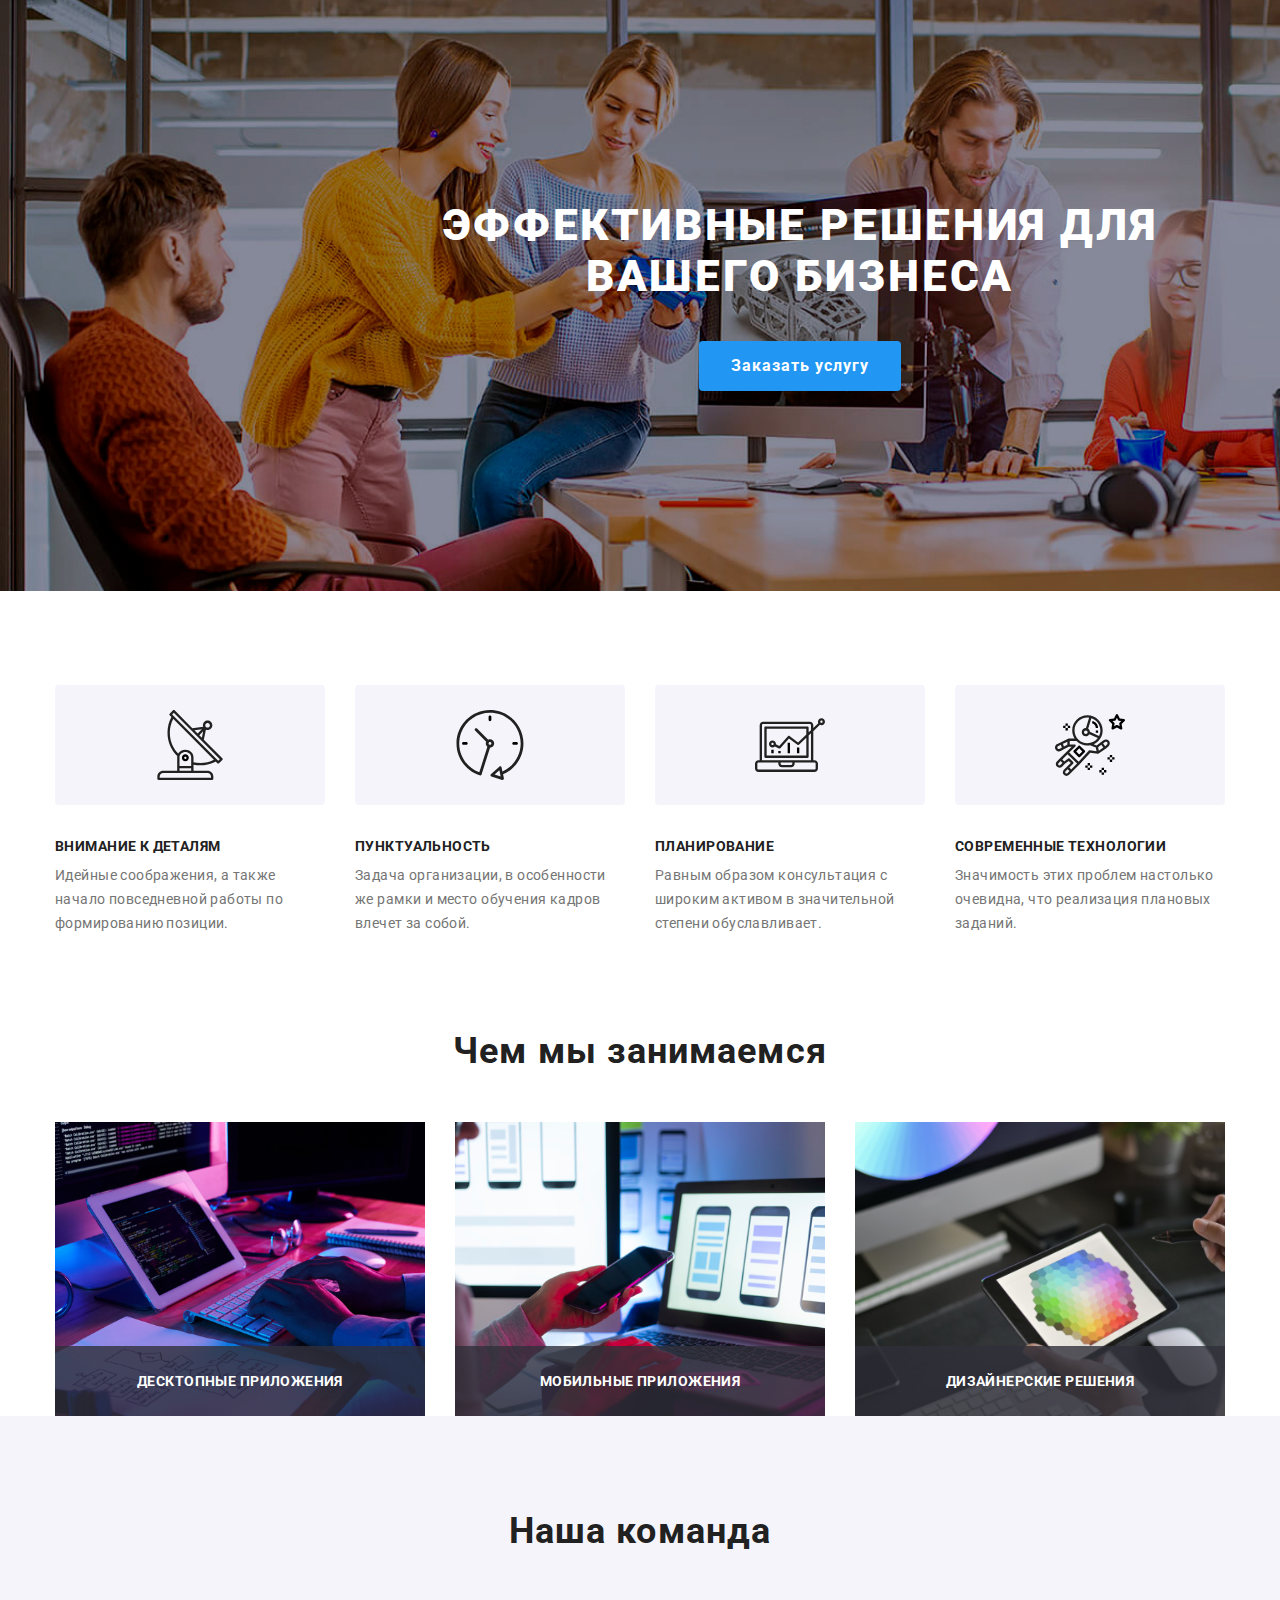
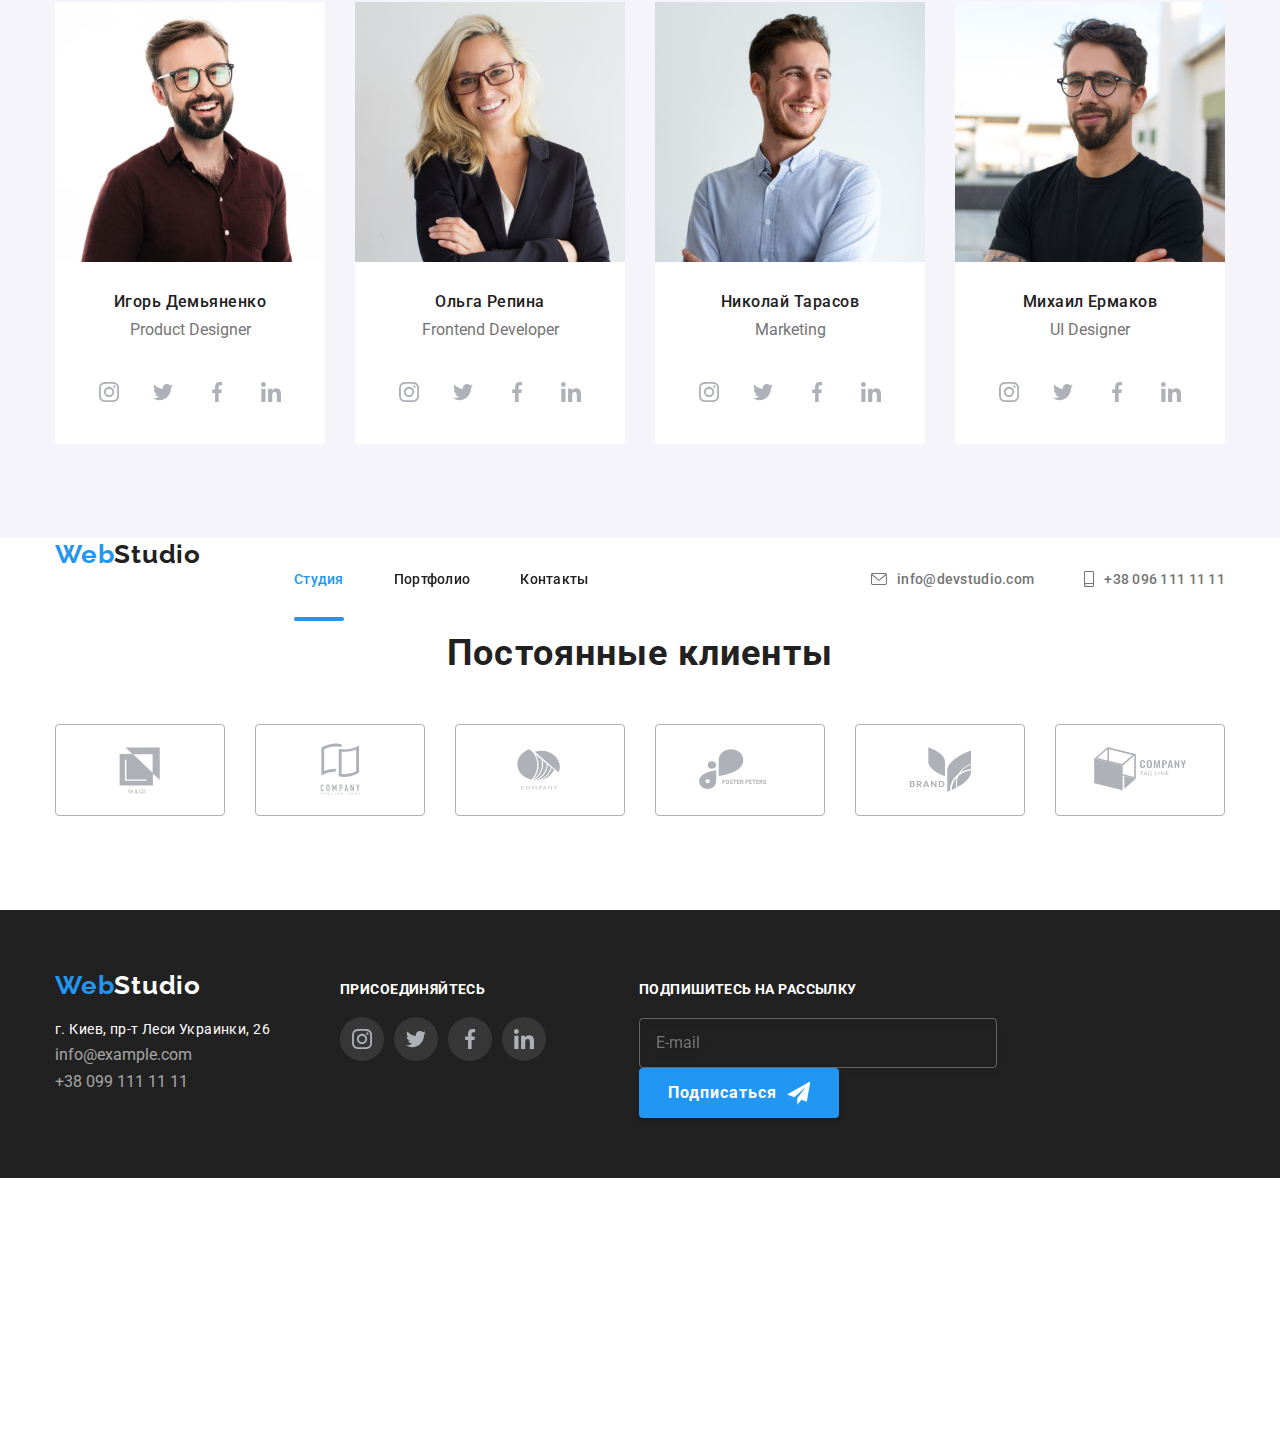
==== commit dcdf236c: "перенесла всё в  сас" ====
--- a/index.html
+++ b/index.html
@@ -95,7 +95,7 @@
     </section>
 
   <!--Чем мы занимаемся-->
-    <section class="section-two">
+    <section class="what-we-do">
        <div class="contanier">
         <h2 class="title">Чем мы занимаемся</h2>
         <ul class="feature-list">
@@ -103,7 +103,7 @@
             <a  href="#"><img src="./images/box1.svg" alt="photo" width="370">
 
                <div class="work-meta">
-                  <h2 class="sss">Десктопные приложения</h2>
+                  <h2 class="work-meta-text">Десктопные приложения</h2>
                </div>
             </a>
           </li>
@@ -112,7 +112,7 @@
             <a href="#"><img src="./images/box2.svg" alt="photo" width="370">
 
                 <div class="work-meta">
-                   <h2 class="sss">Мобильные приложения</h2>
+                   <h2 class="work-meta-text">Мобильные приложения</h2>
                 </div>
               </a>
           </li>
@@ -121,7 +121,7 @@
             <a href="#"><img src="./images/box3.svg" alt="photo" width="370">
               
                   <div class="work-meta">
-                     <h2 class="sss">Дизайнерские решения</h2>
+                     <h2 class="work-meta-text">Дизайнерские решения</h2>
                   </div>
               </a>
           </li>
@@ -349,12 +349,14 @@
           <b class="footer-subscribe">Подпишитесь на рассылку</b>
            <form>
              <input type="email" name="user-email" placeholder="E-mail" class="footer-input">
-             <button type="submit" class="sign-link footer-subscribe-btn">Подписаться
-              <svg class="icon-btn">
-                <use href="./images/icons/sprite.svg#icon-icontelegram"></use>
-              </svg> 
-             </button>
            </form>
+
+           <button type="submit" class="sign-link footer-sing-link">Подписаться
+            <svg class="icon-telegram">
+              <use href="./images/icons/sprite.svg#icon-icontelegram"></use>
+            </svg> 
+           </button>
+
         </div>
       </div><!--la-->
       </div> <!--contanier-->
@@ -425,8 +427,7 @@
                  <span class="checkbox-icon"></span>
                 <span class="checkbox-footer">Соглашаюсь с рассылкой и принимаю <a href="#"><span class="checkbox-icon-footer">Условия договора</span></a></span></label> 
 
-             <button type="submit" class="sign-link btn-check ">Отправить</button>
-            <!-- <button  class="sign-link btn-check" type="submit">Отправить</button>  -->
+             <button type="submit" class="sign-link button-check">Отправить</button>
             </form>
       </div>
     </div>
--- a/css/style.css
+++ b/css/style.css
@@ -1,939 +1,57 @@
-* {
-  box-sizing: border-box;
-  margin: 0;
-  padding: 0;
-}
-
 /* SING-LINK*/
 /* SING-LINK*/
 
 /* TITLE */
 /* TITLE */
 
-/* HEADER STYLES */
+/* HEADER  */
+/* HEADER  */
 
-.page-header{
-  display: flex;
-  position: fixed;
-  width: 100%; 
-  top: 0;
-  left: 0;
+/* NAV */
+/* NAV */
 
-  background-color: #fff;
-  align-items: center;
-  z-index: 9999; 
-  align-items: center;
-  min-height: 80px;
-}
-
-.main-nav {
-  display: flex
-  background-color: var(--while-color);
-  align-items: center;
-}
-
-.nav-list {
-  display: flex;
-  margin-left: 93px;
-  justify-content: center;
-  transition:background-color  250ms cubic-bezier(0.4, 0, 0.2, 1);
-}
-
-.nav-list .item {
-  margin-right: 50px;
-  color: var(--grey-color);
-  transition: color 250ms cubic-bezier(0.4, 0, 0.2, 1);
-}
-
-.nav-list .link:hover,
-.nav-list .link:focus,
-.nav-list .item .current,
-.auth-list .item:hover,
-.auth-list .item:focus{
-  color: var(--pretty-color);  
-}
-
-.nav-list .link{
-  position: relative;
-  transition: background-color 250ms cubic-bezier(0.4, 0, 0.2, 1);
-}
-
-.nav-list .item .current::after,
-.nav-list .link:hover::after {
-  display: block;
-  content: "";
-  position: absolute;
-  width: 100%;
-  height: 4px;
-  background-color: #2196f3;
-  border-radius: 2px;
-  margin-top: 30px;
-}
-
-
-.nav-list .item:last-child {
-  margin-right: 0;
-}
-
-.nav-list .link {
-  display: block;
-  padding-top: 32px;
-  padding-bottom: 32px;
-  color:var(--pretty-color);
-}
-
-.nav-list-button {
-  display: flex;
-  margin-bottom: 56px;
-  padding-top: 100px;
-  justify-content: center;
-}
-
-.auth-list .mail:hover,
-.auth-list .mail:focus,
-.auth-list .phone:hover,
-.auth-list .phone:focus {
-  color: var(--pretty-color);
-}
-
-.envelopeo-svg,
-.smartphone-svg{
-  fill: currentColor;
-  margin-right: 10px;
-}
-
-.auth-list {
-  display: flex;
-  margin-left: auto;
-}
-
-.auth-list .item {
-  display: flex;
-  align-items: center;
-  color: var(--grey-color);
-  transition: background-color 250ms cubic-bezier(0.4, 0, 0.2, 1);
-}
-
-.auth-list .item + .item {
-  margin-left: 50px;
-}
-
-/* HEADER STYLES */
 
 
 /* LOGO */
-
 /* LOGO */
 
 /* SECTION */
 
 /* HERO */
-.hero {
-  margin: auto;
-  width: 1600px; 
-  padding: 200px 0;
-  background-image: url(../images/clients/Img.jpg);
-  background-color:  #C4C4C4;
-  background-size: cover;
-  background-repeat: no-repeat;
-  text-align: center;
-}
-
-.bisnes {
-  color: var(--while-color);
-  margin-bottom: 40px;
-  font-weight: 900;
-  font-size: 44px;
-  text-align: center;
-  letter-spacing: 0.06em;
-  text-transform: uppercase;
-}
 /* HERO */
 
 /* ABOUT */
-
-.about {
-  padding-top: 94px;
-  padding-bottom: 94px;
-}
-
-.feature-list {
-  display: flex;
-}
-
-.feature-list .item {
-  margin-right: var(--card-set-feature);
-}
-
-.feature-list .item:nth-child(4n) {
-  margin-right: 0;
-}
-
-.feature-text {
-  color: var(--grey-color);
-  font-weight: normal;
-  font-size: 14px;
-  
-  line-height: 1.714;
-  letter-spacing: 0.03em;
-}
-
-.feature-list .card {
-  margin-right: var(--card-set-feature);
-  margin-top: 50px;
-  padding-bottom: 30px;
-  
-  background: var(--while-color);
-  border-radius: 0px 0px 4px 4px;
-  transform: scale(1) ;
-}
-
-.feature-list .card:hover {
-  box-shadow: var(--feature-card-shadow);
-  transform: scale(1.1);
-} 
-
-.feature-list .card:nth-child(4n) {
-  margin-right: 0;
-}
-
-.feature-list .work {
-  margin-right: var(--card-set-feature);
-  margin-top: 50px;
-}
-
-.feature-list .work:nth-child(3n) {
-  margin-right: 0;
-}
-
-.feature-title {
-  color: var(--black-color);
-  margin-bottom: 10px;
-  
-  font-weight: bold;
-  font-size: 14px;
-  line-height: 1.143;
-  letter-spacing: 0.03em;
-  text-transform: uppercase;
-}
-
-.clock-svg,
-.plate-svg,
-.planning-svg,
-.kosmo-svg {
-  width:270px;
-  height: 120px;
-  margin-bottom: 30px;
-  padding: 25px 100px;
-  
-  background-color: #f5f4fa;
-  border-radius: 4px;
-  transition: background-color 250ms cubic-bezier(0.4, 0, 0.2, 1);
-}
-
-.plate .plate-svg:hover {
-  fill:var(--pretty-color);
-}
-
-.clock .clock-svg:hover {
-  fill:var(--pretty-color);
-}
-
-.planning .planning-svg:hover {
-  fill:var(--pretty-color);
-}
-
-.kosmo .kosmo-svg:hover {
-  fill:var(--pretty-color);
-}
-
 /* ABOUT */
 
+/* WHAT WE DO*/
+/* WHAT WE DO*/
+
 /* SECTION_TEAM */
-.section-team {
-  padding-top: 94px;
-  padding-bottom: 94px;
-  background: var(--light-color);
-}
-
-.card {
-  text-align: center;
-}
-
-.card-team {
-  color: var(--black-color);
-  margin-bottom: 10px;
-  
-  font-weight: 500;
-  font-size: 16px;
-  line-height: 1.188;
-  letter-spacing: 0.03em;
-}
-
-.card-li {
-  color: var(--grey-color);
-  margin-bottom: 30px;
-}
-.card .icon-team  {
-  display: flex;
-  margin: 0 auto;
-}
-
-.icon-team {
-  display: flex;
-  margin: 0 auto;
-  padding-left: 32px;
-  padding-right: 32px;
-  margin-left: 32px;
-  margin-right: 32px;
-}
-
-.icon-team li:not(:last-child) {
-  margin-right: 10px;
-}
-
-.icon-team li {
-  display: flex;
-  width: 44px;
-  height: 44px;
-  
-  background-color:var(--while-color);
-  border-radius: 50%;
-  
-  padding-left: 12px;
-  padding-right: 12px;
-  padding-top: 12px;
-  padding-bottom: 12px;
-  align-items: center;
-  
-  transition: background-color 250ms cubic-bezier(0.4, 0, 0.2, 1);
-}
-
-.icon-team li:hover {
-  background-color:var(--pretty-color);
-}
-
-.team {
-  margin-bottom: 30px;
-}
-
-.icon-team .icon {
-  display: flex;
-  align-items: baseline;
-  width: 20px;
-  height: 20px;
-  margin: 0;
-}
 /* SECTION_TEAM */
 
 /* SECTION CLIENTS */
+/* SECTION CLIENTS */
 
-.section-clients {
-  padding: 94px 0;
-}
+/* SECTION NAV_MENU */
+/* SECTION NAV_MENU */
 
+/* SOCIAL ICON */
+/* SOCIAL ICON */
 
-.clients {
-  display: flex;
-  fill: #AFB1B8;
-  margin-top: 50px;
-}
+/* SECTION_CARD */
+/* SECTION_CARD */
 
-.my-client {
-  display: flex;
-  width: 170px;
-  height: 92px;
-  
-  border: 1px solid #AFB1B8;
-  border-radius: 4px;
-  transition: background-color 250ms cubic-bezier(0.4, 0, 0.2, 1) ;
-}
+ /* FOOTER */
+ /* FOOTER */
 
-.my-client:not(:last-child){
-  margin-right: 30px;
-}
+ /* BACKDROP */
+ /* BACKDROP */
 
-.my-client:hover {
-  border-color:var(--pretty-color); 
-  
-}
-
-.my-client:nth-child(6n){
-  margin-bottom: 0;
-}
-
-.clients .client-svg:hover{
-  fill:var(--pretty-color);
-}
-
-/* SECTION CLIENTS */
+ /* FORM */
 
 
 
-/* SOCIAL ICON */
-.icon-social:hover .icon{
-  fill: var(--while-color);
-}
-
-.icon {
-  fill: #afb1b8;
-   width: 20px;
-  margin-right: 10px;
-  margin: 0 30px;
-  transition: fill 250ms cubic-bezier(0.4, 0, 0.2, 1);
-}
-
-/* SOCIAL ICON */
-
-
-
-
-/* BTN */
-.btn {
-  padding: 6px 22px;
-  color: var(--black-color);
   
-  font-weight: 500;
-  font-size: 16px;
-  line-height: 1.625;
-  letter-spacing: 0.03em;
-  text-align: center;
-  
-  cursor: pointer;
-  background: var(--light-color);
-  border-radius: 4px;
-  border: none;
-  transition: color, background-color 250ms cubic-bezier(0.4, 0, 0.2, 1);
-} 
-
-.nav-list-button :not(:last-child){
-  margin-right: 8px;
-} 
-
-.btn:focus,
-.btn:hover {
-  color: var(--while-color);
-  background-color: var(--light-blue);
-  border-radius: 4px;
-}
-/* BTN */
-
-/* ITEM */
-
-.item {
-  color: var(--black-color);
-  
-  font-weight: 500;
-  font-size: 14px;
-  line-height: 1.142;
-  letter-spacing: 0.02em;
-}
-
-.item .link {
-  color: var(--black-color);
-}
-
-/* PORTFOLIO-LIST*/
-
-.portfolio-list {
-  display: flex;
-  flex-wrap: wrap;
-  
-  padding-bottom: 94px;
-  margin-left: -20px;
-  margin-top: -20px;
-}
-
-.portfolio-list .item:hover {
-  box-shadow: var(--portfolio-shadow);
-  position: relative;
-}
-
-/* .nav-btn {
-  border-top: 1px solid var(--nav-btn-color);
-} */
-
-.portfolio-list > .item {
-  margin-left: var(--card-set-gap);
-  margin-top: var(--card-set-gap);
-  
-  border: 1px solid var(--portfolio-color);
-  background: var(--while-color);
-  transition: color, background-color 250ms cubic-bezier(0.4, 0, 0.2, 1);
-}
-
-/* PORTFOLIO-LIST*/
-
-.name {
-  color: var(--black-color);
-  padding-top: 20px;
-  padding-left: 24px;
-  
-  font-weight: bold;
-  font-size: 18px;
-  letter-spacing: 0.06em;
-  line-height: 2;
-}
-
-.grup {
-  
-  color: var(--grey-color);
-  padding-bottom: 20px;
-  padding-left: 24px;
-  margin: 0;
-  
-  font-weight: normal;
-  font-size: 16px;
-  line-height: 1.187;
-  letter-spacing: 0.03em;
-}
-
-/* CARD */
-
-/*CLIENTS */
-
-/* .regular-clients {
-  display: flex;
-  margin-top: 50px;
-  justify-content: center;
-}
-
-.regular-clients .card {/*
-  margin-right: 30px;
-  outline: 1px solid #afb1b8;
-}
-
-.regular-clients .card:nth-child(6n) {
-  margin-right: 0;
-} */
-
-/* CLIENTS*/
-
-/* FOOTER */
-
-.address {
-  font-style: normal;
-}
-
-.footer {
-  background: var(--black-color);
-  padding: 60px 0;
-}
-
-.la {
-  display: flex;
-  align-items: baseline;
-}
-
-
-.footer-adress {
-  color: var(--while-color);
-  margin-bottom: 9px;
-  margin-top: 20px;
-  
-  font-weight: normal;
-  font-size: 14px;
-  line-height: 1.171;
-  letter-spacing: 0.03em;
-  font-style: normal;
-}
-
-.contact-footer {
-  color: var(--light-grey);
-  margin-bottom: 9px;
-  font-style: normal;
-}
-
-.join {
-  margin-bottom: 20px;
-  color: var(--while-color);
-  font-weight: bold;
-  font-size: 14px;
-  line-height: 1.143;
-  
-  letter-spacing: 0.03em;
-  text-transform: uppercase;
-}
-
-.join-footer {
-  margin-left: 70px;
-}
-
-.footer-subscribe {
-  color: var(--while-color);
-  
-  font-weight: bold;
-  font-size: 14px;
-  line-height: 16px;
-  letter-spacing: 0.03em;
-  text-transform: uppercase;
-}
-
-
-.footer-subscribe-btn {
-  display: flex;
-  width: 200px;
-  padding: 10px 29px;
-  margin-right: 0;  
-  font-style: normal;
-  align-items: center;
-  text-align: center;
-}
-
-.icon-btn {
-  width: 24px;
-  height: 24px;
-  margin-left: 10px;
-}
-
-.join-footer-form {
- 
-  display: block;
-  width: 100%;
-  padding: 0;
-  margin: 0;
-  align-items: center;
-}
-
-.footer-input-form {
-  width: 358px;
-  background-color: var(--black-color);
-  border: 1px solid rgba(255, 255, 255, 0.3);
-  box-sizing: border-box;
-  filter: drop-shadow(0px 4px 4px rgba(0, 0, 0, 0.15));
-  border-radius: 4px;
-  margin: 0;
-  padding-top: 15px;
-  padding-bottom: 15px;
-  padding-left: 16px;
-}
-
-.footer-icon {
-  display: flex;
-  margin: 0 auto;
-  padding: 0;
-}
-
-.footer-form{
-  margin-left: 93px;
-}
-
-.footer-form form {
-  display: flex;
-}
-
-.footer-icon li{
-  background-color: rgba(255, 255, 255, 0.1);
-}
-
-.footer-input{
-  margin-right: 12px;
-  border: 1px solid rgba(255, 255, 255, 0.3);
-  filter: drop-shadow(0px 4px 4px rgba(0, 0, 0, 0.15));
-  border-radius: 4px;
-  width: 358px;
-  background-color: var(--dark-background-color);
-  padding: 15px 16px;
-  margin-top: 20px;
-}
-/* FOOTER */
-
-
-
-
-
-
-
-
-/* BACKDROP */
-/* BACKDROP */
-
-
-/* FORM */
-.modal-form-input{
-  width: 100%;
-  height: 40px;
-  border-radius: 4px;
-  border: 1px solid #757575;
-  padding-left: 40px;
-  outline: none;
-}
-
-.form-fild-lable {
-  display: block;
-  font-size: 12px;
-  color: var(--grey-color);
-  position: relative;  
-  margin-bottom: 10px;
-}
-
-.form-fild-wrap {
-  position: relative;
-  display: block;
-  margin-top: 4px;
-}
-
-
-form {
-  display: flex;
-  flex-direction: column;
-  width: 100%;
-   margin-left: auto;
-  margin-right: auto;
-  
-}
-
-.form-fild {
-  display: block;
-  position: relative;
-  flex-direction: column;
-}
-
-.form-lable {
-  position: absolute;
-  top: 50%;
-  left: 50px;
-  transform: translate(-120%, -120%);
-  
-  color: var(--grey-color);
-  width: 40px;
-  padding-top: 10px; 
-  transition: transform 250ms linear;
-}
-
-.form-label-texterea {
-  color: var(--grey-color);
-  width: 100%;
-  margin: 0;
-  margin-top: 4px;
-  padding: 12px 16px;
-  height: 120px;
-  border: 1px solid rgba(33, 33, 33, 0.2);
-  outline: none;
-  resize: none;
-}
-
-.form-label-texterea::placeholder {
-  color: rgba(117, 117, 117, 0.5);
-}
-
-.form-input{
-  width: 100%;
-  margin: 0;
-  padding: 10px 20px; 
-  padding-left: 42px;
-  font: inherit;
-  border-radius: 3px;
-}
-
-.form-fild input {
-  border-radius: 3px;
-  border: 1px solid rgba(33, 33, 33, 0.2);
-  font-size: 20px;
-  font: inherit;
-}
-
-.form-fild input:hover,
-.form-fild input:focus  {
-  border: 1px solid #2196F3;
-  transition: border 250ms linear;
-  outline: none;
-}
-
-.form-fild:hover{
-  fill: var(--pretty-color);
-}
-
-.form-fild input::placeholder {
-  color: rgb(206, 196, 196);
-}
-
-.form-input:focus + .form-lable ,
-.form-input:not(:placeholder-shown) + .form-lable{
-  color: var(--pretty-color);
-  fill: var(--pretty-color); 
-}
-
-
-textarea:hover,
-textarea:focus {
-  border: 1px solid #2196F3;
-}
-
-.texteria-class{
-  resize: none;
-  width: 100%;
-  height: 120px;
-  resize: none;
-  border: 1px solid rgba(33, 33, 33, 0.2);
-  outline: none; 
-} 
-
-.tallking {
-  color: var(--black-color);
-  margin-bottom: 12px;
-  text-align: center;
-  
-  font-weight: bold;
-  font-size: 20px; 
-  line-height: 1.15;
-  text-align: center;
-  /* letter-spacing: 0.03em;*/
-   
-}
-
-
-
-.checkbox-icon{
-  display: inline-block;
-  vertical-align: middle;
-  width: 15px;
-  height: 15px;
-  background-color: rgb(248, 243, 242);
-  border: 2px solid #2a2a2a;
-  border-radius: 4px;
-  margin-left: 13px; 
-}
-
- .checkbox:checked + .checkbox-icon {
-   background-color: var(--pretty-color);
-   border-color:var(--pretty-color);
-   background-image: url(../images/my-icon/icon\ check.svg);
-   background-size: contain;
-   background-origin: border-box;
-}
-
-.checkbox-la{
-  color: #757575;
-  
-  font-family: Roboto;
-  font-style: normal;
-  font-weight: normal;
-  font-size: 14px;
-  line-height: 1.71;
-  letter-spacing: 0.03em;
-} 
-
-.form-icon {
-  position: absolute;
-  display: flex;
-  width: 20px;
-  height: 20px; 
-  top: 50%;
-  left: 14px;
-  transform: translateY(-50%); 
-  align-items: center;
-}
-
-.form-fild:focus-within> .form-icon {
-  fill: var(--pretty-color);
-}
-
- .checkbox-footer {
-  color: #757575;
-  margin-top: 20px;
-  
-  font-weight: normal;
-  font-size: 14px;
-  line-height: 1.714;
-  /* letter-spacing: 0.03em; */  
-} 
-
-.checkbox-icon-footer{
-  color: var(--pretty-color); 
-  border-bottom: 1px solid var(--pretty-color);
-}
-
-.btn-check {
-  align-self: center;
-  margin-top: 30px;
-  width: 200px;
-  height: 50px;
-}
-
-
-  /* ТЕХНОКРЯК */
-
-  .item:hover .product-action{
-    opacity: 1;
-    transition:background-color 250ms cubic-bezier(0.4, 0, 0.2, 1);
-  } 
-  
-  .product-meta{
-    position: relative;
-    overflow: hidden;
-  }  
-    
-  .product-overlay{
-    display: inline-block;
-    position: absolute;
-    content: "";
-    width: 100%;
-    height: 100%;
-    top: 0;
-    left: 0;
-    transform: translateY(100%);
-
-    background: rgba(33, 150, 243, 0.9);
-    transition: transform 250ms  cubic-bezier(0.4, 0, 0.2, 1) ;
-  }
- 
-  .product-action {
-    display: flex;
-    color: #ffffff;
-    width: 322px;
-    height: 168px;
-    left: 239px;
-    top: 325px;
-    font-weight: normal;
-    font-size: 18px;
-    line-height: 1.56;
-    letter-spacing: 0.03em;
-    opacity: 0;
-  
-    position: absolute;
-    top:50%;
-    left: 50%;
-    transform: translate(-50%, -50%); 
-    transition: opacity 250ms cubic-bezier(0.4, 0, 0.2, 1) 250ms;
-    overflow-y: scroll;
-   }
-  
-    .item:hover .product-overlay{
-    transform: translateY(0);
-  }
-
-  .portfolio-list:hover .product-action {
-    opacity: 1;
-
-  }
-  /* ТЕХНОКРЯК */
-
-
-  .sss {
-    position: absolute;
-    bottom: 0;
-    left: 0;
-   
-    background: rgba(47, 48, 58, 0.8);
-    width: 100%;
-    height: 70px;
-    padding-top: 27px;
-    
-    color: var(--while-color);
-
-    font-weight: bold;
-    font-size: 14px;
-    line-height: 16px;
-    text-align: center;
-    letter-spacing: 0.03em;
-    text-transform: uppercase;
-  }
-
-  .work-meta{
-    position: relative;
-    width: 100%;
-  }
 
 
 
--- a/css/main.min.css
+++ b/css/main.min.css
@@ -5,5 +5,5 @@
  Menlo,  monospace;font-size:1em}small{font-size:80%}sub,sup{font-size:75%;line-height:0;position:relative;vertical-align:baseline}sub{bottom:-0.25em}sup{top:-0.5em}table{text-indent:0;border-color:inherit}button,input,optgroup,select,textarea{font-family:inherit;font-size:100%;line-height:1.15;margin:0}button,select{text-transform:none}button,[type='button'],[type='reset'],[type='submit']{-webkit-appearance:button}::-moz-focus-inner{border-style:none;padding:0}:-moz-focusring{outline:1px dotted ButtonText}:-moz-ui-invalid{box-shadow:none}legend{padding:0}progress{vertical-align:baseline}::-webkit-inner-spin-button,::-webkit-outer-spin-button{height:auto}[type='search']{-webkit-appearance:textfield;outline-offset:-2px}::-webkit-search-decoration{-webkit-appearance:none}::-webkit-file-upload-button{-webkit-appearance:button;font:inherit}summary{display:list-item}:root{--pretty-color: #2196f3;--blue-color: #2196f3;--light-blue: #188ce8;--while-color: #ffffff;--light-color: #f5f4fa;--portfolio-color: #eeeeee;--portfolio-shadow: 0px 1px 1px rgba(0, 0, 0, 0.12), 0px 4px 4px rgba(0, 0, 0, 0.06),
       1px 4px 6px rgba(0, 0, 0, 0.16);--nav-btn-color: #ececec;--light-grey: rgba(255, 255, 255, 0.6);--grey-color: #757575;--black-color: #212121;--dark-color: #2f303a;--icon-bg: #2196f3;--sing-color: 0px 4px 4px rgba(0, 0, 0, 0.15);--feature-card-shadow: 0px 1px 3px rgba(0, 0, 0, 0.12), 0px 1px 1px rgba(0, 0, 0, 0.14),
-      0px 2px 1px rgba(0, 0, 0, 0.2);--card-set-gap: 20px;--card-set-feature: 30px;--main-font: 'Roboto', sans-serif;--accent-font: 'Raleway', sans-serif}.visually-hidden{position:absolute;width:1px;height:1px !important;margin:-1px;padding:0 !important;overflow:hidden;border:0 !important;clip:rect(0 0 0 0)}.contanier{width:1200px;margin:0 auto;padding-left:15px;padding-right:15px}body{font-family:var(--main-font);font-style:normal;font-weight:400;background:var(--while-color)}ul{list-style:none}h1,h2,h3,h4,h5,h6,p{margin:0}img{display:block;max-width:100%}a{color:inherit;text-decoration:none}.sign-link{padding:10px 32px;color:var(--while-color);background:var(--blue-color);font-family:inherit;font-weight:700;font-size:16px;line-height:1.875;letter-spacing:0.06em;cursor:pointer;border-radius:4px;box-shadow:var(--sing-color);border:none;transition:color,background-color 250ms cubic-bezier(0.4, 0, 0.2, 1)}.sign-link:hover,.sign-link:focus{color:var(--while-color);background-color:var(--light-blue);border:none}.title{color:var(--black-color);font-size:36px;line-height:1.167;text-align:center;letter-spacing:0.03em}.page-header{display:flex;position:fixed;width:100%;top:0;left:0;background-color:#fff;align-items:center;z-index:9999;align-items:center;min-height:80px}.main-nav{display:flex;background-color:--while-color;align-items:center}.nav-list{display:flex;margin-left:93px;justify-content:center;transition:background-color 250ms cubic-bezier(0.4, 0, 0.2, 1)}.nav-list .item{margin-right:50px;color:var(--grey-color);transition:color 250ms cubic-bezier(0.4, 0, 0.2, 1)}.nav-list .link:hover,.nav-list .link:focus,.nav-list .item .current,.auth-list .item:hover,.auth-list .item:focus{color:var(--pretty-color)}.nav-list .link{position:relative;transition:background-color 250ms cubic-bezier(0.4, 0, 0.2, 1)}.nav-list .item .current::after,.nav-list .link:hover::after{display:block;content:"";position:absolute;width:100%;height:4px;background-color:#2196f3;border-radius:2px;margin-top:30px}.nav-list .item:last-child{margin-right:0}.nav-list .link{display:block;padding-top:32px;padding-bottom:32px;color:var(--pretty-color)}.nav-list-button{display:flex;margin-bottom:56px;padding-top:100px;justify-content:center}.auth-list .mail:hover,.auth-list .mail:focus,.auth-list .phone:hover,.auth-list .phone:focus{color:var(--pretty-color)}.envelopeo-svg,.smartphone-svg{fill:currentColor;margin-right:10px}.auth-list{display:flex;margin-left:auto}.auth-list .item{display:flex;align-items:center;color:var(--grey-color);transition:background-color 250ms cubic-bezier(0.4, 0, 0.2, 1)}.auth-list .item+.item{margin-left:50px}.logo{font-family:Raleway;font-weight:bold;font-size:26px;line-height:1.192;letter-spacing:0.03em}.web{color:var(--pretty-color)}.studio{color:var(--black-color)}.footer-studio{color:var(--while-color)}.is-hidden{opacity:1;transition:opacity 1s linear;transform:translate(0);transition:transform 1s linear}.backdrop{position:fixed;top:0;left:0;width:100%;height:100%;background-color:rgba(0,0,0,0.2);opacity:1;transition:opacity 250ms cubic-bezier(0.4, 0, 0.2, 1)}.backdrop.is-hidden{opacity:0;pointer-events:none;position:relative}.backdrop.is-hidden .modal{transform:translate(-50%, -50%) scale(0.9)}.modal{position:absolute;top:50%;left:50%;transform:translate(-50%, -50%) scale(1);width:528px;height:581px;padding:40px;background-color:#ffffff;transition:transform 250ms cubic-bezier(0.4, 0, 0.2, 1);border-radius:4px;box-shadow:0px 1px 3px rgba(0,0,0,0.12),0px 1px 1px rgba(0,0,0,0.14),0px 2px 1px rgba(0,0,0,0.2)}.modal-svg{position:absolute;display:inline-block;width:10px;height:10px;top:50%;left:50%;transform:translate(-50%, -50%);color:#000000}.button-modal{position:absolute;top:8px;right:8px;background-color:#fff;width:30px;height:30px;border-radius:50%;border:1px solid rgba(0,0,0,0.1)}.close-svg:hover{fill:var(--pretty-color)}
+      0px 2px 1px rgba(0, 0, 0, 0.2);--card-set-gap: 20px;--card-set-feature: 30px;--main-font: 'Roboto', sans-serif;--accent-font: 'Raleway', sans-serif}.visually-hidden{position:absolute;width:1px;height:1px !important;margin:-1px;padding:0 !important;overflow:hidden;border:0 !important;clip:rect(0 0 0 0)}.contanier{width:1200px;margin:0 auto;padding-left:15px;padding-right:15px}*{box-sizing:border-box;margin:0;padding:0}body{font-family:var(--main-font);font-style:normal;font-weight:400;background:var(--while-color)}ul{list-style:none}h1,h2,h3,h4,h5,h6,p{margin:0}img{display:block;max-width:100%}a{color:inherit;text-decoration:none}.sign-link{padding:10px 32px;color:var(--while-color);background:var(--blue-color);font-family:inherit;font-weight:700;font-size:16px;line-height:1.875;letter-spacing:0.06em;cursor:pointer;border-radius:4px;box-shadow:var(--sing-color);border:none;transition:color,background-color 250ms cubic-bezier(0.4, 0, 0.2, 1)}.sign-link:hover,.sign-link:focus{color:var(--while-color);background-color:var(--light-blue);border:none}.footer-sing-link{display:flex;width:200px;padding:10px 29px;font-style:normal;align-items:center;text-align:center}.title{color:var(--black-color);font-size:36px;line-height:1.167;text-align:center;letter-spacing:0.03em}.icon{fill:#afb1b8;width:20px;margin-right:10px;margin:0 30px;transition:fill 250ms cubic-bezier(0.4, 0, 0.2, 1)}.card .icon-team{display:flex;margin:0 auto}.icon-social:hover .icon{fill:var(--while-color)}.icon-team{display:flex;margin:0 auto;padding-left:32px;padding-right:32px;margin-left:32px;margin-right:32px}.icon-team li:not(:last-child){margin-right:10px}.icon-team li{display:flex;width:44px;height:44px;background-color:var(--while-color);border-radius:50%;padding-left:12px;padding-right:12px;padding-top:12px;padding-bottom:12px;align-items:center;transition:background-color 250ms cubic-bezier(0.4, 0, 0.2, 1)}.icon-team li:hover{background-color:var(--pretty-color)}.icon-team .icon{display:flex;align-items:baseline;width:20px;height:20px;margin:0}.footer-icon{display:flex;margin:0 auto;padding:0}.footer-icon li{background-color:rgba(255,255,255,0.1)}.page-header{display:flex;position:fixed;width:100%;top:0;left:0;background-color:#fff;align-items:center;z-index:9999;align-items:center;min-height:80px}.main-nav{display:flex}.nav-list{display:flex;margin-left:93px;justify-content:center;transition:background-color 250ms cubic-bezier(0.4, 0, 0.2, 1)}.nav-list .item{margin-right:50px;color:var(--grey-color);transition:color 250ms cubic-bezier(0.4, 0, 0.2, 1)}.nav-list .link:hover,.nav-list .link:focus,.nav-list .item .current,.auth-list .item:hover,.auth-list .item:focus{color:var(--pretty-color)}.nav-list .link{position:relative;transition:background-color 250ms cubic-bezier(0.4, 0, 0.2, 1)}.nav-list .item .current::after,.nav-list .link:hover::after{display:block;content:"";position:absolute;width:100%;height:4px;background-color:#2196f3;border-radius:2px;margin-top:30px}.nav-list .item:last-child{margin-right:0}.nav-list .link{display:block;padding-top:32px;padding-bottom:32px;color:var(--pretty-color)}.auth-list .mail:hover,.auth-list .mail:focus,.auth-list .phone:hover,.auth-list .phone:focus{color:var(--pretty-color)}.envelopeo-svg,.smartphone-svg{fill:currentColor;margin-right:10px}.auth-list{display:flex;margin-left:auto}.auth-list .item{display:flex;align-items:center;color:var(--grey-color);transition:background-color 250ms cubic-bezier(0.4, 0, 0.2, 1)}.auth-list .item+.item{margin-left:50px}.hero{margin:auto;width:1600px;padding:200px 0;background-image:url(../images/clients/Img.jpg);background-color:#C4C4C4;background-size:cover;background-repeat:no-repeat;text-align:center}.bisnes{color:var(--while-color);margin-bottom:40px;font-weight:900;font-size:44px;text-align:center;letter-spacing:0.06em;text-transform:uppercase}.about{padding-top:94px;padding-bottom:94px}.feature-list{display:flex}.feature-list .item{margin-right:var(--card-set-feature)}.feature-list .item:nth-child(4n){margin-right:0}.feature-text{color:var(--grey-color);font-weight:normal;font-size:14px;line-height:1.714;letter-spacing:0.03em}.feature-list .card{margin-right:var(--card-set-feature);margin-top:50px;padding-bottom:30px;background:var(--while-color);border-radius:0px 0px 4px 4px;transform:scale(1)}.feature-list .card:hover{box-shadow:var(--feature-card-shadow);transform:scale(1.1)}.feature-list .card:nth-child(4n){margin-right:0}.feature-title{color:var(--black-color);margin-bottom:10px;font-weight:bold;font-size:14px;line-height:1.143;letter-spacing:0.03em;text-transform:uppercase}.clock-svg,.plate-svg,.planning-svg,.kosmo-svg{width:270px;height:120px;margin-bottom:30px;padding:25px 100px;background-color:#f5f4fa;border-radius:4px;transition:background-color 250ms cubic-bezier(0.4, 0, 0.2, 1)}.plate .plate-svg:hover{fill:var(--pretty-color)}.clock .clock-svg:hover{fill:var(--pretty-color)}.planning .planning-svg:hover{fill:var(--pretty-color)}.kosmo .kosmo-svg:hover{fill:var(--pretty-color)}.feature-list .work{margin-right:var(--card-set-feature);margin-top:50px}.feature-list .work:nth-child(3n){margin-right:0}.work-meta{position:relative;width:100%}.work-meta-text{color:var(--while-color);position:absolute;bottom:0;left:0;background:rgba(47,48,58,0.8);width:100%;height:70px;padding-top:27px;font-weight:bold;font-size:14px;line-height:16px;text-align:center;letter-spacing:0.03em;text-transform:uppercase}.section-team{padding-top:94px;padding-bottom:94px;background:var(--light-color)}.card{text-align:center}.card-team{color:var(--black-color);margin-bottom:10px;font-weight:500;font-size:16px;line-height:1.188;letter-spacing:0.03em}.card-li{color:var(--grey-color);margin-bottom:30px}.team{margin-bottom:30px}.section-clients{padding:94px 0}.clients{display:flex;fill:#AFB1B8;margin-top:50px}.my-client{display:flex;width:170px;height:92px;border:1px solid #AFB1B8;border-radius:4px;transition:background-color 250ms cubic-bezier(0.4, 0, 0.2, 1)}.my-client:not(:last-child){margin-right:30px}.my-client:hover{border-color:var(--pretty-color)}.my-client:nth-child(6n){margin-bottom:0}.clients .client-svg:hover{fill:var(--pretty-color)}.address{font-style:normal}.footer{background:var(--black-color);padding:60px 0}.la{display:flex;align-items:baseline}.footer-adress{color:var(--while-color);margin-bottom:9px;margin-top:20px;font-weight:normal;font-size:14px;line-height:1.171;letter-spacing:0.03em;font-style:normal}.contact-footer{color:var(--light-grey);margin-bottom:9px;font-style:normal}.join{margin-bottom:20px;color:var(--while-color);font-weight:bold;font-size:14px;line-height:1.143;letter-spacing:0.03em;text-transform:uppercase}.join-footer{margin-left:70px}.footer-subscribe{color:var(--while-color);font-weight:bold;font-size:14px;line-height:16px;letter-spacing:0.03em;text-transform:uppercase}.icon-telegram{width:24px;height:24px;margin-left:10px}.join-footer-form{display:block;width:100%;padding:0;margin:0;align-items:center}.footer-input-form{width:358px;background-color:var(--black-color);border:1px solid rgba(255,255,255,0.3);box-sizing:border-box;filter:drop-shadow(0px 4px 4px rgba(0,0,0,0.15));border-radius:4px;margin:0;padding-top:15px;padding-bottom:15px;padding-left:16px}.footer-form{margin-left:93px}.footer-form form{display:flex}.footer-input{margin-right:12px;border:1px solid rgba(255,255,255,0.3);filter:drop-shadow(0px 4px 4px rgba(0,0,0,0.15));border-radius:4px;width:358px;background-color:var(--dark-background-color);padding:15px 16px;margin-top:20px}.nav-menu{border-top:1px solid var(--nav-btn-color)}.nav-menu-list{display:flex;margin-bottom:56px;padding-top:100px;justify-content:center}.nav-menu-list :not(:last-child){margin-right:8px}.nav-menu-list-button{padding:6px 22px;color:var(--black-color);font-weight:500;font-size:16px;line-height:1.625;letter-spacing:0.03em;text-align:center;cursor:pointer;background:var(--light-color);border-radius:4px;border:none;transition:color,background-color 250ms cubic-bezier(0.4, 0, 0.2, 1)}.nav-menu-list-button:focus,.nav-menu-list-button:hover{color:var(--while-color);background-color:var(--light-blue);border-radius:4px}.portfolio-list{display:flex;flex-wrap:wrap;padding-bottom:94px;margin-left:-20px;margin-top:-20px}.portfolio-list .item:hover{box-shadow:var(--portfolio-shadow);position:relative}.portfolio-list>.item{margin-left:var(--card-set-gap);margin-top:var(--card-set-gap);border:1px solid var(--portfolio-color);background:var(--while-color);transition:color,background-color 250ms cubic-bezier(0.4, 0, 0.2, 1)}.product-meta{position:relative;overflow:hidden}.product-overlay{display:inline-block;position:absolute;content:"";width:100%;height:100%;top:0;left:0;transform:translateY(100%);background:rgba(33,150,243,0.9);transition:transform 250ms cubic-bezier(0.4, 0, 0.2, 1)}.item:hover .product-overlay{transform:translateY(0)}.product-action{display:flex;color:#ffffff;width:322px;height:168px;left:239px;top:325px;font-weight:normal;font-size:18px;line-height:1.56;letter-spacing:0.03em;opacity:0;position:absolute;top:50%;left:50%;transform:translate(-50%, -50%);transition:opacity 250ms cubic-bezier(0.4, 0, 0.2, 1) 250ms;overflow-y:scroll}.portfolio-list:hover .product-action{opacity:1}.item:hover .product-action{opacity:1;transition:background-color 250ms cubic-bezier(0.4, 0, 0.2, 1)}.item{color:var(--black-color);font-weight:500;font-size:14px;line-height:1.142;letter-spacing:0.02em}.item .link{color:var(--black-color)}.name{color:var(--black-color);padding-top:20px;padding-left:24px;font-weight:bold;font-size:18px;letter-spacing:0.06em;line-height:2}.grup{color:var(--grey-color);padding-bottom:20px;padding-left:24px;margin:0;font-weight:normal;font-size:16px;line-height:1.187;letter-spacing:0.03em}.logo{font-family:Raleway;font-weight:bold;font-size:26px;line-height:1.192;letter-spacing:0.03em}.web{color:var(--pretty-color)}.studio{color:var(--black-color)}.footer-studio{color:var(--while-color)}.is-hidden{opacity:1;transition:opacity 1s linear;transform:translate(0);transition:transform 1s linear}.backdrop{position:fixed;top:0;left:0;width:100%;height:100%;background-color:rgba(0,0,0,0.2);opacity:1;transition:opacity 250ms cubic-bezier(0.4, 0, 0.2, 1)}.backdrop.is-hidden{opacity:0;pointer-events:none;position:relative}.backdrop.is-hidden .modal{transform:translate(-50%, -50%) scale(0.9)}.modal{position:absolute;top:50%;left:50%;transform:translate(-50%, -50%) scale(1);width:528px;height:581px;padding:40px;background-color:#ffffff;transition:transform 250ms cubic-bezier(0.4, 0, 0.2, 1);border-radius:4px;box-shadow:0px 1px 3px rgba(0,0,0,0.12),0px 1px 1px rgba(0,0,0,0.14),0px 2px 1px rgba(0,0,0,0.2)}.modal-svg{position:absolute;display:inline-block;width:10px;height:10px;top:50%;left:50%;transform:translate(-50%, -50%);color:#000000}.button-modal{position:absolute;top:8px;right:8px;background-color:#fff;width:30px;height:30px;border-radius:50%;border:1px solid rgba(0,0,0,0.1)}.close-svg:hover{fill:var(--pretty-color)}.modal-form-input{width:100%;height:40px;border-radius:4px;border:1px solid #757575;padding-left:40px;outline:none}.form-fild-lable{display:block;font-size:12px;color:var(--grey-color);position:relative;margin-bottom:10px}.form-fild-wrap{position:relative;display:block;margin-top:4px}form{display:flex;flex-direction:column;width:100%;margin-left:auto;margin-right:auto}.form-fild{display:block;position:relative;flex-direction:column}.form-label-texterea{color:var(--grey-color);width:100%;margin:0;margin-top:4px;padding:12px 16px;height:120px;border:1px solid rgba(33,33,33,0.2);outline:none;resize:none}.form-label-texterea::placeholder{color:rgba(117,117,117,0.5)}.form-input{width:100%;margin:0;padding:10px 20px;padding-left:42px;font:inherit;border-radius:3px}.form-fild input{border-radius:3px;border:1px solid rgba(33,33,33,0.2);font-size:20px;font:inherit}.form-fild input:hover,.form-fild input:focus{border:1px solid #2196F3;transition:border 250ms linear;outline:none;fill:var(--pretty-color)}.form-fild:hover,.form-fild:focus{fill:var(--pretty-color)}.form-fild input::placeholder{color:#cec4c4}.form-input:focus+.form-lable,.form-input:not(:placeholder-shown)+.form-lable{color:var(--pretty-color);fill:var(--pretty-color)}textarea:hover,textarea:focus{border:1px solid #2196F3}.tallking{color:var(--black-color);margin-bottom:12px;text-align:center;font-weight:bold;font-size:20px;line-height:1.15;text-align:center}.checkbox-icon{display:inline-block;vertical-align:middle;width:15px;height:15px;background-color:#f8f3f2;border:2px solid #2a2a2a;border-radius:4px;margin-left:13px}.form-icon{position:absolute;display:flex;width:20px;height:20px;top:50%;left:14px;transform:translateY(-50%);align-items:center}.checkbox-footer{color:#757575;margin-top:20px;font-weight:normal;font-size:14px;line-height:1.714}.checkbox-icon-footer{color:var(--pretty-color);border-bottom:1px solid var(--pretty-color)}.checkbox:checked+.checkbox-icon{background-color:var(--pretty-color);border-color:var(--pretty-color);background-image:url(../images/my-icon/icon-check.svg);background-size:contain;background-origin:border-box}.button-check{align-self:center;margin-top:30px;width:200px;height:50px}.form-fild:focus-within>.form-icon{fill:var(--pretty-color)}
 /*# sourceMappingURL=main.min.css.map */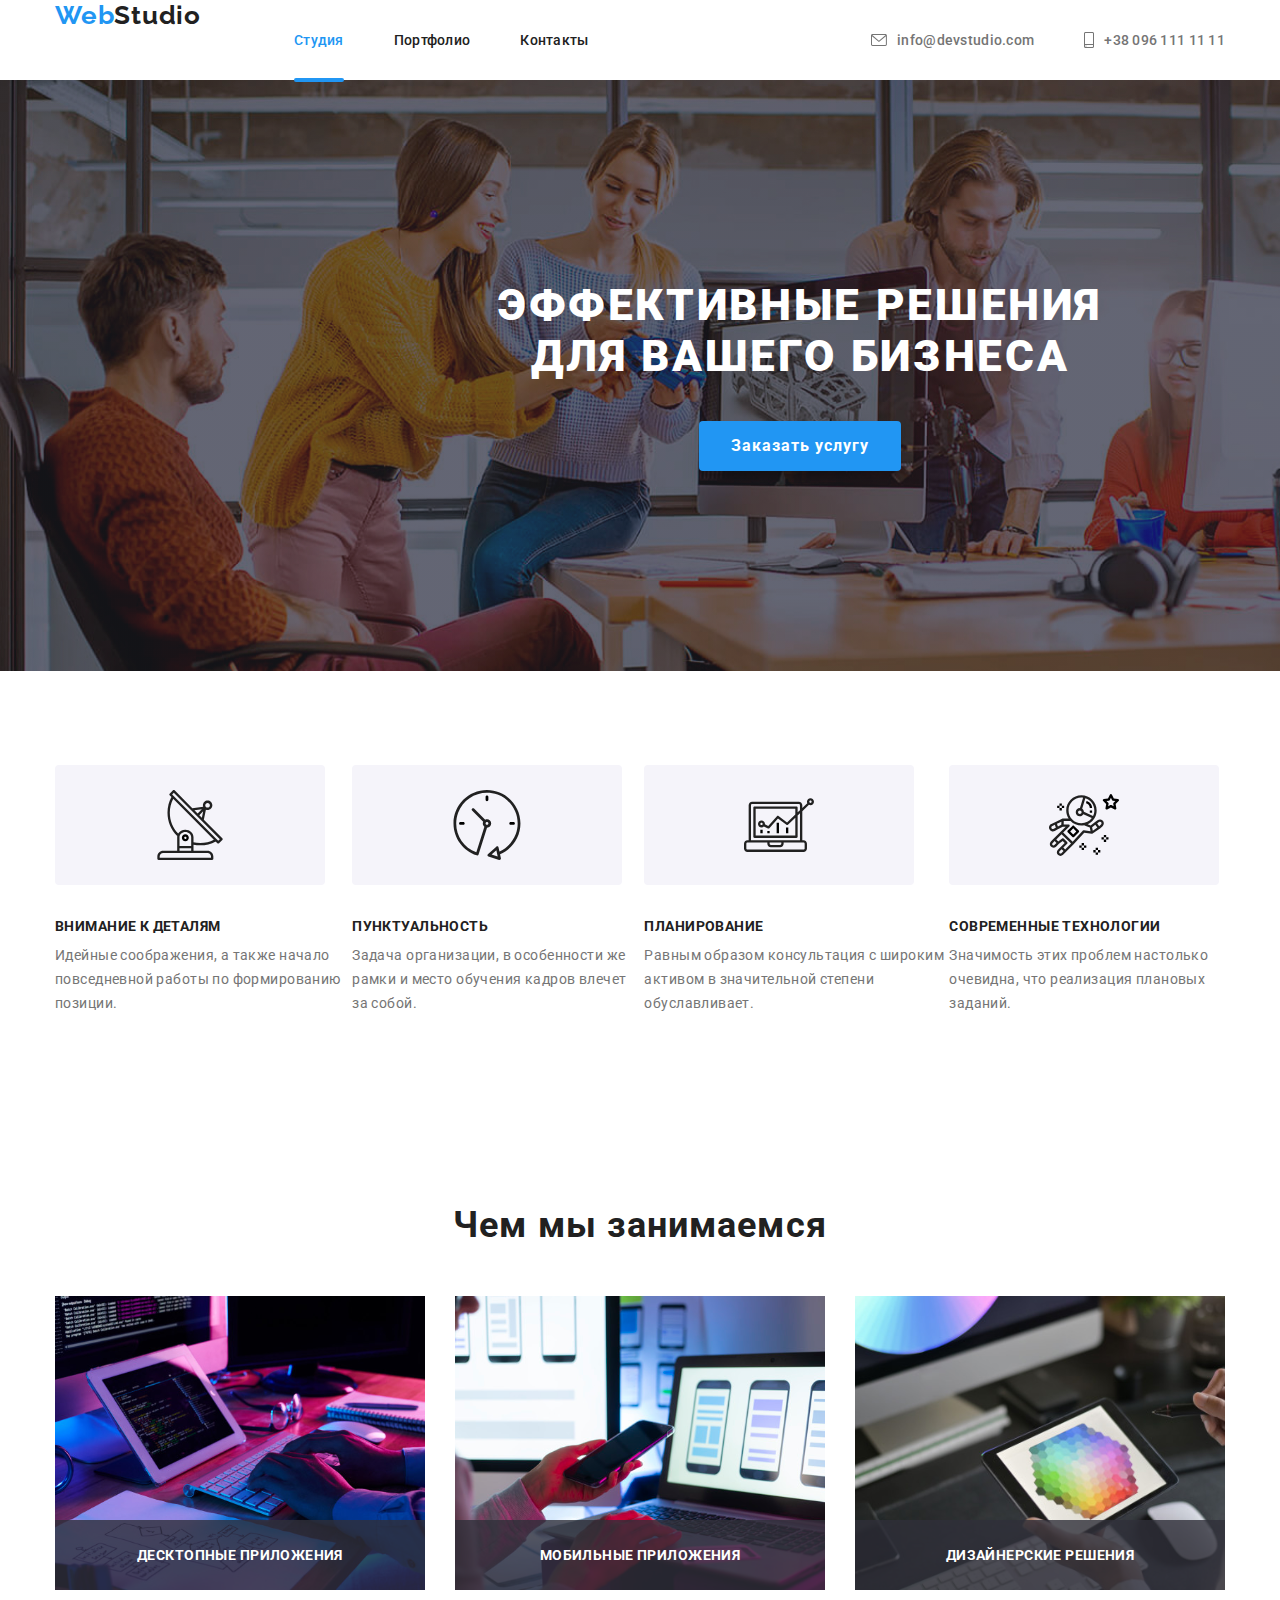
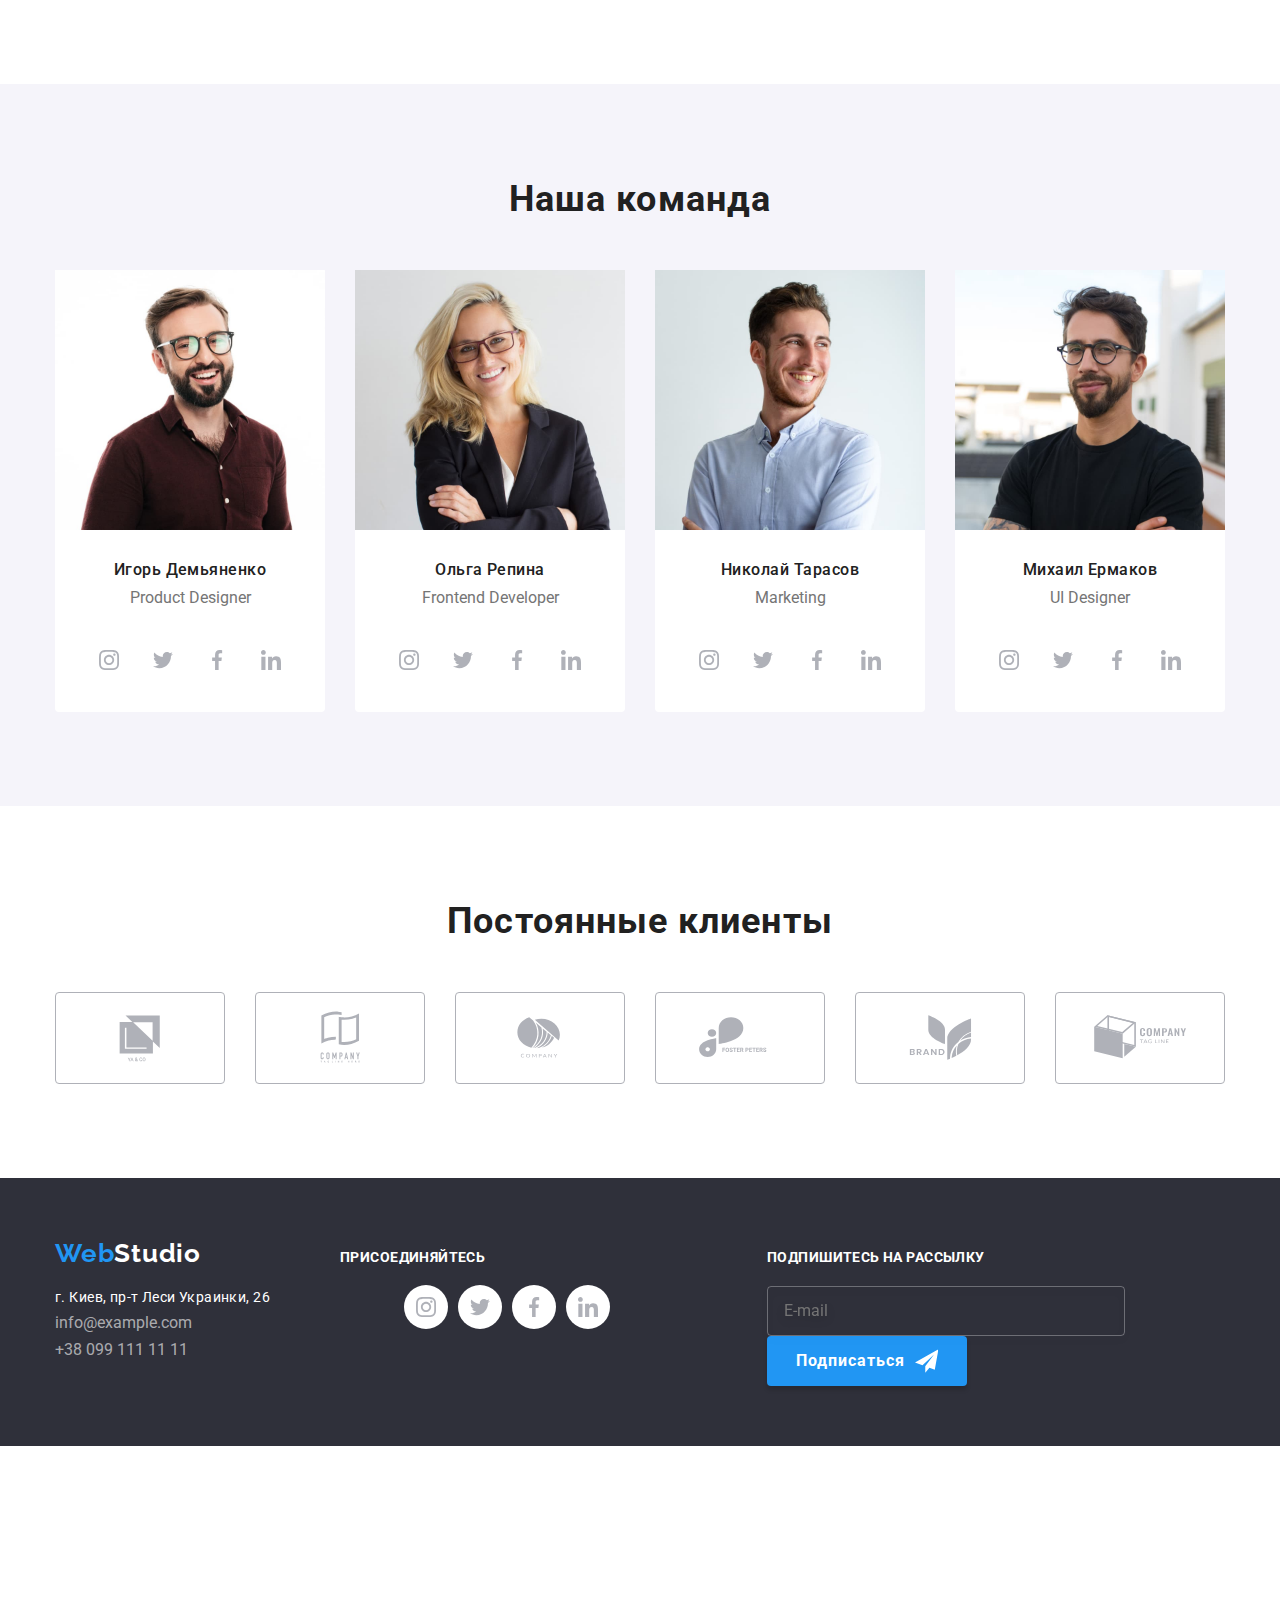
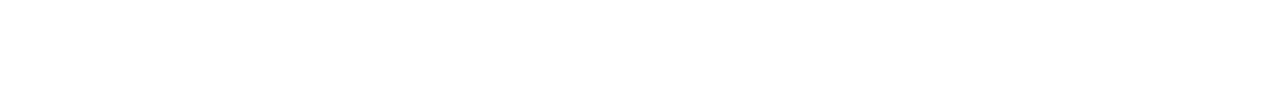
==== commit 972e8883: "футер остался" ====
--- a/index.html
+++ b/index.html
@@ -44,8 +44,8 @@
 <main>
   <section class="hero">
         <div class="contanier">
-        <h1 class="bisnes">Эффективные решения для <br>вашего бизнеса</h1>
-        <button class="sign-link" type="button"  data-open-modal>Заказать услугу</button>
+        <h1 class="bisnes">Эффективные решения <br>для вашего бизнеса</h1>
+        <button class="sign-link sign-section-one" type="button"  data-open-modal>Заказать услугу</button>
         </div>
     </section>
 
@@ -300,11 +300,11 @@
 
 <footer class="footer">
     <div class="contanier">
-      <div class="la">
+      <div class="footer-contanier">
 
         <div class="footer-logo">      
           <a class="logo" href="#"><span class="web">Web</span><span class="footer-studio">Studio</span></a> 
-          <address>
+          <address class="adress">
             <p class="footer-adress"> г. Киев, пр-т Леси Украинки, 26</p>
 
             <ul class="address-list">
@@ -346,18 +346,17 @@
         </div><!--join-footer-->
 
         <div class="footer-form">
-          <b class="footer-subscribe">Подпишитесь на рассылку</b>
-           <form>
+          <b class="footer-subscribe-b">Подпишитесь на рассылку</b>
+           <form class="footer-subscribe">
              <input type="email" name="user-email" placeholder="E-mail" class="footer-input">
+             <button type="submit" class="sign-link footer-subscribe-btn">Подписаться
+              <svg class="icon-telegram">
+                <use href="./images/icons/sprite.svg#icon-icontelegram"></use>
+              </svg> 
+             </button>
            </form>
-
-           <button type="submit" class="sign-link footer-sing-link">Подписаться
-            <svg class="icon-telegram">
-              <use href="./images/icons/sprite.svg#icon-icontelegram"></use>
-            </svg> 
-           </button>
-
         </div>
+
       </div><!--la-->
       </div> <!--contanier-->
     </footer>
@@ -379,7 +378,7 @@
             <div class="form-fild">
               <label class="form-fild-lable">Имя
                 <span class="form-fild-wrap">
-                  <input type="text" minlength="2" name="user-name" placeholder=" " autofocus class="modal-form-input"> 
+                  <input type="text" minlength="2" name="user-name" placeholder=" "  class="modal-form-input"> 
                   <span class="form-icon">
                     <svg class="client-svg modal-svg">
                       <use href="./images/icons/sprite.svg#icon-iconmen"></use>
@@ -396,7 +395,7 @@
               <input type="tel" pattern="[0-9]{3}-[0-9]{3}-[0-9]{2}-[0-9]{2}" name="user-phone"  placeholder=" " class="modal-form-input">
               <span class="form-icon">
                 <svg class="client-svg modal-svg">
-                  <use href="./images/icons/sprite.svg#icon-iconmen"></use>
+                  <use href="./images/icons/sprite.svg#icon-icontel"></use>
                 </svg> 
                </span>
               </span>
@@ -409,7 +408,7 @@
                 <input type="email" name="user-email" placeholder=" " class="modal-form-input">
                 <span class="form-icon">
                   <svg class="client-svg modal-svg">
-                    <use href="./images/icons/sprite.svg#icon-iconmen"></use>
+                    <use href="./images/icons/sprite.svg#icon-iconenvelope"></use>
                   </svg> 
                  </span>
                 </span>
--- a/css/main.min.css
+++ b/css/main.min.css
@@ -4,6 +4,6 @@
  'Liberation Mono',  Menlo,  monospace;font-size:1em}small{font-size:80%}sub,sup{font-size:75%;line-height:0;position:relative;vertical-align:baseline}sub{bottom:-0.25em}sup{top:-0.5em}table{text-indent:0;border-color:inherit}button,input,optgroup,select,textarea{font-family:inherit;font-size:100%;line-height:1.15;margin:0}button,select{text-transform:none}button,[type='button'],[type='reset'],[type='submit']{-webkit-appearance:button}::-moz-focus-inner{border-style:none;padding:0}:-moz-focusring{outline:1px dotted ButtonText}:-moz-ui-invalid{box-shadow:none}legend{padding:0}progress{vertical-align:baseline}::-webkit-inner-spin-button,::-webkit-outer-spin-button{height:auto}[type='search']{-webkit-appearance:textfield;outline-offset:-2px}::-webkit-search-decoration{-webkit-appearance:none}::-webkit-file-upload-button{-webkit-appearance:button;font:inherit}summary{display:list-item}:root{--pretty-color: #2196f3;--blue-color: #2196f3;--light-blue: #188ce8;--while-color: #ffffff;--light-color: #f5f4fa;--portfolio-color: #eeeeee;--portfolio-shadow: 0px 1px 1px rgba(0, 0, 0, 0.12), 0px 4px 4px rgba(0, 0, 0, 0.06),
-      1px 4px 6px rgba(0, 0, 0, 0.16);--nav-btn-color: #ececec;--light-grey: rgba(255, 255, 255, 0.6);--grey-color: #757575;--black-color: #212121;--dark-color: #2f303a;--icon-bg: #2196f3;--sing-color: 0px 4px 4px rgba(0, 0, 0, 0.15);--feature-card-shadow: 0px 1px 3px rgba(0, 0, 0, 0.12), 0px 1px 1px rgba(0, 0, 0, 0.14),
-      0px 2px 1px rgba(0, 0, 0, 0.2);--card-set-gap: 20px;--card-set-feature: 30px;--main-font: 'Roboto', sans-serif;--accent-font: 'Raleway', sans-serif}.visually-hidden{position:absolute;width:1px;height:1px !important;margin:-1px;padding:0 !important;overflow:hidden;border:0 !important;clip:rect(0 0 0 0)}.contanier{width:1200px;margin:0 auto;padding-left:15px;padding-right:15px}*{box-sizing:border-box;margin:0;padding:0}body{font-family:var(--main-font);font-style:normal;font-weight:400;background:var(--while-color)}ul{list-style:none}h1,h2,h3,h4,h5,h6,p{margin:0}img{display:block;max-width:100%}a{color:inherit;text-decoration:none}.sign-link{padding:10px 32px;color:var(--while-color);background:var(--blue-color);font-family:inherit;font-weight:700;font-size:16px;line-height:1.875;letter-spacing:0.06em;cursor:pointer;border-radius:4px;box-shadow:var(--sing-color);border:none;transition:color,background-color 250ms cubic-bezier(0.4, 0, 0.2, 1)}.sign-link:hover,.sign-link:focus{color:var(--while-color);background-color:var(--light-blue);border:none}.footer-sing-link{display:flex;width:200px;padding:10px 29px;font-style:normal;align-items:center;text-align:center}.title{color:var(--black-color);font-size:36px;line-height:1.167;text-align:center;letter-spacing:0.03em}.icon{fill:#afb1b8;width:20px;margin-right:10px;margin:0 30px;transition:fill 250ms cubic-bezier(0.4, 0, 0.2, 1)}.card .icon-team{display:flex;margin:0 auto}.icon-social:hover .icon{fill:var(--while-color)}.icon-team{display:flex;margin:0 auto;padding-left:32px;padding-right:32px;margin-left:32px;margin-right:32px}.icon-team li:not(:last-child){margin-right:10px}.icon-team li{display:flex;width:44px;height:44px;background-color:var(--while-color);border-radius:50%;padding-left:12px;padding-right:12px;padding-top:12px;padding-bottom:12px;align-items:center;transition:background-color 250ms cubic-bezier(0.4, 0, 0.2, 1)}.icon-team li:hover{background-color:var(--pretty-color)}.icon-team .icon{display:flex;align-items:baseline;width:20px;height:20px;margin:0}.footer-icon{display:flex;margin:0 auto;padding:0}.footer-icon li{background-color:rgba(255,255,255,0.1)}.page-header{display:flex;position:fixed;width:100%;top:0;left:0;background-color:#fff;align-items:center;z-index:9999;align-items:center;min-height:80px}.main-nav{display:flex}.nav-list{display:flex;margin-left:93px;justify-content:center;transition:background-color 250ms cubic-bezier(0.4, 0, 0.2, 1)}.nav-list .item{margin-right:50px;color:var(--grey-color);transition:color 250ms cubic-bezier(0.4, 0, 0.2, 1)}.nav-list .link:hover,.nav-list .link:focus,.nav-list .item .current,.auth-list .item:hover,.auth-list .item:focus{color:var(--pretty-color)}.nav-list .link{position:relative;transition:background-color 250ms cubic-bezier(0.4, 0, 0.2, 1)}.nav-list .item .current::after,.nav-list .link:hover::after{display:block;content:"";position:absolute;width:100%;height:4px;background-color:#2196f3;border-radius:2px;margin-top:30px}.nav-list .item:last-child{margin-right:0}.nav-list .link{display:block;padding-top:32px;padding-bottom:32px;color:var(--pretty-color)}.auth-list .mail:hover,.auth-list .mail:focus,.auth-list .phone:hover,.auth-list .phone:focus{color:var(--pretty-color)}.envelopeo-svg,.smartphone-svg{fill:currentColor;margin-right:10px}.auth-list{display:flex;margin-left:auto}.auth-list .item{display:flex;align-items:center;color:var(--grey-color);transition:background-color 250ms cubic-bezier(0.4, 0, 0.2, 1)}.auth-list .item+.item{margin-left:50px}.hero{margin:auto;width:1600px;padding:200px 0;background-image:url(../images/clients/Img.jpg);background-color:#C4C4C4;background-size:cover;background-repeat:no-repeat;text-align:center}.bisnes{color:var(--while-color);margin-bottom:40px;font-weight:900;font-size:44px;text-align:center;letter-spacing:0.06em;text-transform:uppercase}.about{padding-top:94px;padding-bottom:94px}.feature-list{display:flex}.feature-list .item{margin-right:var(--card-set-feature)}.feature-list .item:nth-child(4n){margin-right:0}.feature-text{color:var(--grey-color);font-weight:normal;font-size:14px;line-height:1.714;letter-spacing:0.03em}.feature-list .card{margin-right:var(--card-set-feature);margin-top:50px;padding-bottom:30px;background:var(--while-color);border-radius:0px 0px 4px 4px;transform:scale(1)}.feature-list .card:hover{box-shadow:var(--feature-card-shadow);transform:scale(1.1)}.feature-list .card:nth-child(4n){margin-right:0}.feature-title{color:var(--black-color);margin-bottom:10px;font-weight:bold;font-size:14px;line-height:1.143;letter-spacing:0.03em;text-transform:uppercase}.clock-svg,.plate-svg,.planning-svg,.kosmo-svg{width:270px;height:120px;margin-bottom:30px;padding:25px 100px;background-color:#f5f4fa;border-radius:4px;transition:background-color 250ms cubic-bezier(0.4, 0, 0.2, 1)}.plate .plate-svg:hover{fill:var(--pretty-color)}.clock .clock-svg:hover{fill:var(--pretty-color)}.planning .planning-svg:hover{fill:var(--pretty-color)}.kosmo .kosmo-svg:hover{fill:var(--pretty-color)}.feature-list .work{margin-right:var(--card-set-feature);margin-top:50px}.feature-list .work:nth-child(3n){margin-right:0}.work-meta{position:relative;width:100%}.work-meta-text{color:var(--while-color);position:absolute;bottom:0;left:0;background:rgba(47,48,58,0.8);width:100%;height:70px;padding-top:27px;font-weight:bold;font-size:14px;line-height:16px;text-align:center;letter-spacing:0.03em;text-transform:uppercase}.section-team{padding-top:94px;padding-bottom:94px;background:var(--light-color)}.card{text-align:center}.card-team{color:var(--black-color);margin-bottom:10px;font-weight:500;font-size:16px;line-height:1.188;letter-spacing:0.03em}.card-li{color:var(--grey-color);margin-bottom:30px}.team{margin-bottom:30px}.section-clients{padding:94px 0}.clients{display:flex;fill:#AFB1B8;margin-top:50px}.my-client{display:flex;width:170px;height:92px;border:1px solid #AFB1B8;border-radius:4px;transition:background-color 250ms cubic-bezier(0.4, 0, 0.2, 1)}.my-client:not(:last-child){margin-right:30px}.my-client:hover{border-color:var(--pretty-color)}.my-client:nth-child(6n){margin-bottom:0}.clients .client-svg:hover{fill:var(--pretty-color)}.address{font-style:normal}.footer{background:var(--black-color);padding:60px 0}.la{display:flex;align-items:baseline}.footer-adress{color:var(--while-color);margin-bottom:9px;margin-top:20px;font-weight:normal;font-size:14px;line-height:1.171;letter-spacing:0.03em;font-style:normal}.contact-footer{color:var(--light-grey);margin-bottom:9px;font-style:normal}.join{margin-bottom:20px;color:var(--while-color);font-weight:bold;font-size:14px;line-height:1.143;letter-spacing:0.03em;text-transform:uppercase}.join-footer{margin-left:70px}.footer-subscribe{color:var(--while-color);font-weight:bold;font-size:14px;line-height:16px;letter-spacing:0.03em;text-transform:uppercase}.icon-telegram{width:24px;height:24px;margin-left:10px}.join-footer-form{display:block;width:100%;padding:0;margin:0;align-items:center}.footer-input-form{width:358px;background-color:var(--black-color);border:1px solid rgba(255,255,255,0.3);box-sizing:border-box;filter:drop-shadow(0px 4px 4px rgba(0,0,0,0.15));border-radius:4px;margin:0;padding-top:15px;padding-bottom:15px;padding-left:16px}.footer-form{margin-left:93px}.footer-form form{display:flex}.footer-input{margin-right:12px;border:1px solid rgba(255,255,255,0.3);filter:drop-shadow(0px 4px 4px rgba(0,0,0,0.15));border-radius:4px;width:358px;background-color:var(--dark-background-color);padding:15px 16px;margin-top:20px}.nav-menu{border-top:1px solid var(--nav-btn-color)}.nav-menu-list{display:flex;margin-bottom:56px;padding-top:100px;justify-content:center}.nav-menu-list :not(:last-child){margin-right:8px}.nav-menu-list-button{padding:6px 22px;color:var(--black-color);font-weight:500;font-size:16px;line-height:1.625;letter-spacing:0.03em;text-align:center;cursor:pointer;background:var(--light-color);border-radius:4px;border:none;transition:color,background-color 250ms cubic-bezier(0.4, 0, 0.2, 1)}.nav-menu-list-button:focus,.nav-menu-list-button:hover{color:var(--while-color);background-color:var(--light-blue);border-radius:4px}.portfolio-list{display:flex;flex-wrap:wrap;padding-bottom:94px;margin-left:-20px;margin-top:-20px}.portfolio-list .item:hover{box-shadow:var(--portfolio-shadow);position:relative}.portfolio-list>.item{margin-left:var(--card-set-gap);margin-top:var(--card-set-gap);border:1px solid var(--portfolio-color);background:var(--while-color);transition:color,background-color 250ms cubic-bezier(0.4, 0, 0.2, 1)}.product-meta{position:relative;overflow:hidden}.product-overlay{display:inline-block;position:absolute;content:"";width:100%;height:100%;top:0;left:0;transform:translateY(100%);background:rgba(33,150,243,0.9);transition:transform 250ms cubic-bezier(0.4, 0, 0.2, 1)}.item:hover .product-overlay{transform:translateY(0)}.product-action{display:flex;color:#ffffff;width:322px;height:168px;left:239px;top:325px;font-weight:normal;font-size:18px;line-height:1.56;letter-spacing:0.03em;opacity:0;position:absolute;top:50%;left:50%;transform:translate(-50%, -50%);transition:opacity 250ms cubic-bezier(0.4, 0, 0.2, 1) 250ms;overflow-y:scroll}.portfolio-list:hover .product-action{opacity:1}.item:hover .product-action{opacity:1;transition:background-color 250ms cubic-bezier(0.4, 0, 0.2, 1)}.item{color:var(--black-color);font-weight:500;font-size:14px;line-height:1.142;letter-spacing:0.02em}.item .link{color:var(--black-color)}.name{color:var(--black-color);padding-top:20px;padding-left:24px;font-weight:bold;font-size:18px;letter-spacing:0.06em;line-height:2}.grup{color:var(--grey-color);padding-bottom:20px;padding-left:24px;margin:0;font-weight:normal;font-size:16px;line-height:1.187;letter-spacing:0.03em}.logo{font-family:Raleway;font-weight:bold;font-size:26px;line-height:1.192;letter-spacing:0.03em}.web{color:var(--pretty-color)}.studio{color:var(--black-color)}.footer-studio{color:var(--while-color)}.is-hidden{opacity:1;transition:opacity 1s linear;transform:translate(0);transition:transform 1s linear}.backdrop{position:fixed;top:0;left:0;width:100%;height:100%;background-color:rgba(0,0,0,0.2);opacity:1;transition:opacity 250ms cubic-bezier(0.4, 0, 0.2, 1)}.backdrop.is-hidden{opacity:0;pointer-events:none;position:relative}.backdrop.is-hidden .modal{transform:translate(-50%, -50%) scale(0.9)}.modal{position:absolute;top:50%;left:50%;transform:translate(-50%, -50%) scale(1);width:528px;height:581px;padding:40px;background-color:#ffffff;transition:transform 250ms cubic-bezier(0.4, 0, 0.2, 1);border-radius:4px;box-shadow:0px 1px 3px rgba(0,0,0,0.12),0px 1px 1px rgba(0,0,0,0.14),0px 2px 1px rgba(0,0,0,0.2)}.modal-svg{position:absolute;display:inline-block;width:10px;height:10px;top:50%;left:50%;transform:translate(-50%, -50%);color:#000000}.button-modal{position:absolute;top:8px;right:8px;background-color:#fff;width:30px;height:30px;border-radius:50%;border:1px solid rgba(0,0,0,0.1)}.close-svg:hover{fill:var(--pretty-color)}.modal-form-input{width:100%;height:40px;border-radius:4px;border:1px solid #757575;padding-left:40px;outline:none}.form-fild-lable{display:block;font-size:12px;color:var(--grey-color);position:relative;margin-bottom:10px}.form-fild-wrap{position:relative;display:block;margin-top:4px}form{display:flex;flex-direction:column;width:100%;margin-left:auto;margin-right:auto}.form-fild{display:block;position:relative;flex-direction:column}.form-label-texterea{color:var(--grey-color);width:100%;margin:0;margin-top:4px;padding:12px 16px;height:120px;border:1px solid rgba(33,33,33,0.2);outline:none;resize:none}.form-label-texterea::placeholder{color:rgba(117,117,117,0.5)}.form-input{width:100%;margin:0;padding:10px 20px;padding-left:42px;font:inherit;border-radius:3px}.form-fild input{border-radius:3px;border:1px solid rgba(33,33,33,0.2);font-size:20px;font:inherit}.form-fild input:hover,.form-fild input:focus{border:1px solid #2196F3;transition:border 250ms linear;outline:none;fill:var(--pretty-color)}.form-fild:hover,.form-fild:focus{fill:var(--pretty-color)}.form-fild input::placeholder{color:#cec4c4}.form-input:focus+.form-lable,.form-input:not(:placeholder-shown)+.form-lable{color:var(--pretty-color);fill:var(--pretty-color)}textarea:hover,textarea:focus{border:1px solid #2196F3}.tallking{color:var(--black-color);margin-bottom:12px;text-align:center;font-weight:bold;font-size:20px;line-height:1.15;text-align:center}.checkbox-icon{display:inline-block;vertical-align:middle;width:15px;height:15px;background-color:#f8f3f2;border:2px solid #2a2a2a;border-radius:4px;margin-left:13px}.form-icon{position:absolute;display:flex;width:20px;height:20px;top:50%;left:14px;transform:translateY(-50%);align-items:center}.checkbox-footer{color:#757575;margin-top:20px;font-weight:normal;font-size:14px;line-height:1.714}.checkbox-icon-footer{color:var(--pretty-color);border-bottom:1px solid var(--pretty-color)}.checkbox:checked+.checkbox-icon{background-color:var(--pretty-color);border-color:var(--pretty-color);background-image:url(../images/my-icon/icon-check.svg);background-size:contain;background-origin:border-box}.button-check{align-self:center;margin-top:30px;width:200px;height:50px}.form-fild:focus-within>.form-icon{fill:var(--pretty-color)}
+      1px 4px 6px rgba(0, 0, 0, 0.16);--nav-btn-color: #ececec;--light-grey: rgba(255, 255, 255, 0.6);--grey-color: #757575;--black-color: #212121;--dark-color: #2f303a;--footer-color: #2F303A;--icon-bg: #2196f3;--sing-color: 0px 4px 4px rgba(0, 0, 0, 0.15);--feature-card-shadow: 0px 1px 3px rgba(0, 0, 0, 0.12), 0px 1px 1px rgba(0, 0, 0, 0.14),
+      0px 2px 1px rgba(0, 0, 0, 0.2);--card-set-gap: 20px;--card-set-feature: 30px;--main-font: 'Roboto', sans-serif;--accent-font: 'Raleway', sans-serif}.visually-hidden{position:absolute;width:1px;height:1px !important;margin:-1px;padding:0 !important;overflow:hidden;border:0 !important;clip:rect(0 0 0 0)}.contanier{width:1200px;margin:0 auto;padding-left:15px;padding-right:15px}*{box-sizing:border-box;margin:0;padding:0}body{font-family:var(--main-font);font-style:normal;font-weight:400;background:var(--while-color)}ul{list-style:none}h1,h2,h3,h4,h5,h6,p{margin:0}img{display:block;max-width:100%}a{color:inherit;text-decoration:none}.sign-link{padding:10px 32px;color:var(--while-color);background:var(--blue-color);font-family:inherit;font-weight:700;font-size:16px;line-height:1.875;letter-spacing:0.06em;cursor:pointer;border-radius:4px;box-shadow:var(--sing-color);border:none;transition:color,background-color 250ms cubic-bezier(0.4, 0, 0.2, 1)}.sign-link:hover,.sign-link:focus{color:var(--while-color);background-color:var(--light-blue);border:none}.sign-section-one{padding:10px 32px}.footer-sing-link{display:flex;width:200px;padding:10px 29px;font-style:normal;align-items:center;text-align:center}.footer-subscribe-btn{display:flex;width:200px;padding:10px 29px;margin-right:0;font-style:normal;align-items:center;text-align:center;height:50px}.title{color:var(--black-color);font-size:36px;line-height:1.167;text-align:center;letter-spacing:0.03em}.icon{fill:#afb1b8;width:20px;margin-right:10px;margin:0 30px;transition:fill 250ms cubic-bezier(0.4, 0, 0.2, 1)}.card .icon-team{display:flex;margin:0 auto}.icon-social:hover .icon{fill:var(--while-color)}.footer-icon{display:flex;margin:0 auto;padding:0}.footer-icon .icon-social{background-color:rgba(255,255,255,0.1)}.icon-team{display:flex;margin:0 auto;padding-left:32px;padding-right:32px;margin-left:32px;margin-right:32px}.icon-team .icon-social{display:flex;width:44px;height:44px;background-color:var(--while-color);border-radius:50%;padding-left:12px;padding-right:12px;padding-top:12px;padding-bottom:12px;align-items:center;transition:background-color 250ms cubic-bezier(0.4, 0, 0.2, 1)}.icon-team .icon-social:not(:last-child){margin-right:10px}.icon-team.icon-social:hover{background-color:var(--pretty-color)}.icon-team .icon{display:flex;align-items:baseline;width:20px;height:20px;margin:0}.page-header{display:flex;width:100%;top:0;left:0;background-color:#fff;align-items:center;z-index:9999;align-items:center;min-height:80px}.main-nav{display:flex}.nav-list{display:flex;margin-left:93px;justify-content:center;transition:background-color 250ms cubic-bezier(0.4, 0, 0.2, 1)}.nav-list .item{margin-right:50px;color:var(--grey-color);transition:color 250ms cubic-bezier(0.4, 0, 0.2, 1)}.nav-list .link:hover,.nav-list .link:focus,.nav-list .item .current,.auth-list .item:hover,.auth-list .item:focus{color:var(--pretty-color)}.nav-list .link{position:relative;transition:background-color 250ms cubic-bezier(0.4, 0, 0.2, 1);display:block;padding-top:32px;padding-bottom:32px;color:var(--pretty-color)}.nav-list .item:last-child{margin-right:0}.nav-list .item .current::after,.nav-list .link:hover::after{display:block;content:"";position:absolute;width:100%;height:4px;background-color:#2196f3;border-radius:2px;margin-top:30px}.auth-list .mail:hover,.auth-list .mail:focus,.auth-list .phone:hover,.auth-list .phone:focus{color:var(--pretty-color)}.envelopeo-svg,.smartphone-svg{fill:currentColor;margin-right:10px}.auth-list{display:flex;margin-left:auto}.auth-list .item{display:flex;align-items:center;color:var(--grey-color);transition:background-color 250ms cubic-bezier(0.4, 0, 0.2, 1)}.auth-list .item+.item{margin-left:50px}.hero{margin:auto;width:1600px;padding:200px 0;background:linear-gradient(rgba(47,48,58,0.4), rgba(47,48,58,0.4)),url(../images/clients/Img.jpg);background-color:#C4C4C4;background-size:cover;background-repeat:no-repeat;text-align:center}.bisnes{color:var(--while-color);margin-bottom:40px;font-weight:900;font-size:44px;text-align:center;letter-spacing:0.06em;text-transform:uppercase}.about{padding-top:94px;padding-bottom:94px}.feature-list{display:flex}.feature-list.item{margin-right:var(--card-set-feature)}.feature-list .card{margin-right:var(--card-set-feature);margin-top:50px;padding-bottom:30px;background:var(--while-color);border-radius:0px 0px 4px 4px;transform:scale(1)}.feature-list .card:hover{box-shadow:var(--feature-card-shadow);transform:scale(1.1)}.feature-list .card:nth-child(4n){margin-right:0}.feature-list .item:nth-child(4n){margin-right:0}.feature-text{color:var(--grey-color);font-weight:normal;font-size:14px;line-height:1.714;letter-spacing:0.03em}.feature-title{color:var(--black-color);margin-bottom:10px;font-weight:bold;font-size:14px;line-height:1.143;letter-spacing:0.03em;text-transform:uppercase}.clock-svg,.plate-svg,.planning-svg,.kosmo-svg{width:270px;height:120px;margin-bottom:30px;padding:25px 100px;background-color:#f5f4fa;border-radius:4px;transition:background-color 250ms cubic-bezier(0.4, 0, 0.2, 1)}.plate .plate-svg:hover{fill:var(--pretty-color)}.clock .clock-svg:hover{fill:var(--pretty-color)}.planning .planning-svg:hover{fill:var(--pretty-color)}.kosmo .kosmo-svg:hover{fill:var(--pretty-color)}.what-we-do{padding-top:94px;padding-bottom:94px}.feature-list .work{margin-right:var(--card-set-feature);margin-top:50px}.feature-list .work:nth-child(3n){margin-right:0}.work-meta{position:relative;width:100%}.work-meta-text{color:var(--while-color);position:absolute;bottom:0;left:0;background:rgba(47,48,58,0.8);width:100%;height:70px;padding-top:27px;font-weight:bold;font-size:14px;line-height:16px;text-align:center;letter-spacing:0.03em;text-transform:uppercase}.section-team{padding-top:94px;padding-bottom:94px;background:var(--light-color)}.card{text-align:center}.card-team{color:var(--black-color);margin-bottom:10px;font-weight:500;font-size:16px;line-height:1.188;letter-spacing:0.03em}.card-li{color:var(--grey-color);margin-bottom:30px}.team{margin-bottom:30px}.section-clients{padding:94px 0}.clients{display:flex;fill:#AFB1B8;margin-top:50px}.clients .client-svg:hover{fill:var(--pretty-color)}.my-client{display:flex;width:170px;height:92px;border:1px solid #AFB1B8;border-radius:4px;transition:background-color 250ms cubic-bezier(0.4, 0, 0.2, 1)}.my-client:hover{border-color:var(--pretty-color)}.my-client:not(:last-child){margin-right:30px}.my-client:nth-child(6n){margin-bottom:0}.footer{background:var(--footer-color);padding:60px 0}.footer-contanier{display:flex;align-items:baseline}.address{color:#FFFFFF;font-style:normal;font-family:inherit;font-style:normal;font-weight:normal;font-size:14px;line-height:1.71;letter-spacing:0.03em}.footer-form{margin-left:93px}.footer-form form{display:flex;flex-direction:column}.footer-adress{color:var(--while-color);margin-bottom:9px;margin-top:20px;font-weight:normal;font-size:14px;line-height:1.171;letter-spacing:0.03em;font-style:normal}.contact-footer{color:var(--light-grey);margin-bottom:9px;font-style:normal}.join{margin-bottom:20px;color:var(--while-color);font-weight:bold;font-size:14px;line-height:1.143;letter-spacing:0.03em;text-transform:uppercase}.join-footer{margin-left:70px}.footer-subscribe-b{color:var(--while-color);font-weight:bold;font-size:14px;line-height:16px;letter-spacing:0.03em;text-transform:uppercase}.footer-subscribe{display:flex;align-items:baseline}.icon-telegram{width:24px;height:24px;margin-left:10px}.join-footer-form{display:block;width:100%;padding:0;margin:0;align-items:center}.footer-input-form{width:358px;background-color:var(--black-color);border:1px solid rgba(255,255,255,0.3);box-sizing:border-box;filter:drop-shadow(0px 4px 4px rgba(0,0,0,0.15));border-radius:4px;margin:0;padding-top:15px;padding-bottom:15px;padding-left:16px}.footer-input{margin-right:12px;border:1px solid rgba(255,255,255,0.3);filter:drop-shadow(0px 4px 4px rgba(0,0,0,0.15));border-radius:4px;width:358px;background-color:var(--dark-background-color);padding:15px 16px;margin-top:20px}.nav-menu{border-top:1px solid var(--nav-btn-color)}.nav-menu-list{display:flex;margin-bottom:56px;padding-top:100px;justify-content:center}.nav-menu-list :not(:last-child){margin-right:8px}.nav-menu-list-button{padding:6px 22px;color:var(--black-color);font-weight:500;font-size:16px;line-height:1.625;letter-spacing:0.03em;text-align:center;cursor:pointer;background:var(--light-color);border-radius:4px;border:none;transition:color,background-color 250ms cubic-bezier(0.4, 0, 0.2, 1)}.nav-menu-list-button :hover,.nav-menu-list-button :focus{color:var(--while-color);background-color:var(--light-blue);border-radius:4px}.portfolio-list{display:flex;flex-wrap:wrap;padding-bottom:94px;margin-left:-20px;margin-top:-20px}.portfolio-list .item:hover{box-shadow:var(--portfolio-shadow);position:relative}.portfolio-list>.item{margin-left:var(--card-set-gap);margin-top:var(--card-set-gap);border:1px solid var(--portfolio-color);background:var(--while-color);transition:color,background-color 250ms cubic-bezier(0.4, 0, 0.2, 1)}.product-meta{position:relative;overflow:hidden}.product-overlay{display:inline-block;position:absolute;content:"";width:100%;height:100%;top:0;left:0;transform:translateY(100%);background:rgba(33,150,243,0.9);transition:transform 250ms cubic-bezier(0.4, 0, 0.2, 1)}.item:hover .product-overlay{transform:translateY(0)}.product-action{display:flex;color:#ffffff;width:322px;height:168px;left:239px;top:325px;font-weight:normal;font-size:18px;line-height:1.56;letter-spacing:0.03em;opacity:0;position:absolute;top:50%;left:50%;transform:translate(-50%, -50%);transition:opacity 250ms cubic-bezier(0.4, 0, 0.2, 1) 250ms}.portfolio-list:hover .product-action{opacity:1}.item:hover .product-action{opacity:1;transition:background-color 250ms cubic-bezier(0.4, 0, 0.2, 1)}.item{color:var(--black-color);font-weight:500;font-size:14px;line-height:1.142;letter-spacing:0.02em}.item .link{color:var(--black-color)}.name{color:var(--black-color);padding-top:20px;padding-left:24px;font-weight:bold;font-size:18px;letter-spacing:0.06em;line-height:2}.grup{color:var(--grey-color);padding-bottom:20px;padding-left:24px;margin:0;font-weight:normal;font-size:16px;line-height:1.187;letter-spacing:0.03em}.logo{font-family:Raleway;font-weight:bold;font-size:26px;line-height:1.192;letter-spacing:0.03em}.web{color:var(--pretty-color)}.studio{color:var(--black-color)}.footer-studio{color:var(--while-color)}.is-hidden{opacity:1;transition:opacity 1s linear;transform:translate(0);transition:transform 1s linear}.backdrop{position:fixed;top:0;left:0;width:100%;height:100%;background-color:rgba(0,0,0,0.2);opacity:1;transition:opacity 250ms cubic-bezier(0.4, 0, 0.2, 1)}.backdrop.is-hidden{opacity:0;pointer-events:none;position:relative}.backdrop.is-hidden .modal{transform:translate(-50%, -50%) scale(0.9)}.modal{position:absolute;top:50%;left:50%;transform:translate(-50%, -50%) scale(1);width:528px;height:581px;padding:40px;background-color:#ffffff;transition:transform 250ms cubic-bezier(0.4, 0, 0.2, 1);border-radius:4px;box-shadow:0px 1px 3px rgba(0,0,0,0.12),0px 1px 1px rgba(0,0,0,0.14),0px 2px 1px rgba(0,0,0,0.2)}.modal-svg{position:absolute;display:inline-block;width:10px;height:10px;top:50%;left:50%;transform:translate(-50%, -50%);color:#000000}.button-modal{position:absolute;top:8px;right:8px;background-color:#fff;width:30px;height:30px;border-radius:50%;border:1px solid rgba(0,0,0,0.1);cursor:pointer}.button-modal:hover{fill:var(--pretty-color)}.close-svg:hover{fill:var(--pretty-color)}.modal-form-input{width:100%;height:40px;border-radius:4px;border:1px solid #757575;padding-left:40px;outline:none}.form-fild-lable{display:block;font-size:12px;color:var(--grey-color);position:relative;margin-bottom:10px}.form-fild-wrap{position:relative;display:block;margin-top:4px}.form{display:flex;flex-direction:column;width:100%;margin-left:auto;margin-right:auto}.form-fild{display:block;position:relative;flex-direction:column}.form-label-texterea{color:var(--grey-color);width:100%;margin:0;margin-top:4px;padding:12px 16px;height:120px;border:1px solid rgba(33,33,33,0.2);outline:none;resize:none;border-radius:4px;transition:transform 250ms cubic-bezier(0.4, 0, 0.2, 1)}.form-label-texterea::placeholder{color:rgba(117,117,117,0.5)}.form-input{width:100%;margin:0;padding:10px 20px;padding-left:42px;font:inherit;border-radius:3px}.form-fild input{border-radius:3px;border:1px solid rgba(33,33,33,0.2);font-size:20px;font:inherit}.form-fild input:hover,.form-fild input:focus{border:1px solid #2196F3;transition:border 250ms linear;outline:none;fill:var(--pretty-color)}.form-fild:hover,.form-fild:focus{fill:var(--pretty-color)}.form-fild input::placeholder{color:#cec4c4}.form-input:focus+.form-lable,.form-input:not(:placeholder-shown)+.form-lable{color:var(--pretty-color);fill:var(--pretty-color)}textarea:hover,textarea:focus{border:1px solid #2196F3}.tallking{color:var(--black-color);margin-bottom:12px;text-align:center;font-weight:bold;font-size:20px;line-height:1.15;text-align:center;letter-spacing:0.03em}.checkbox-icon{display:inline-block;vertical-align:middle;width:15px;height:15px;background-color:#f8f3f2;border:2px solid #2a2a2a;border-radius:4px;margin-left:13px}.form-icon{position:absolute;display:flex;width:20px;height:20px;top:50%;left:14px;transform:translateY(-50%);align-items:center}.checkbox-footer{color:#757575;margin-top:20px;font-weight:normal;font-size:14px;line-height:1.714}.checkbox-icon-footer{color:var(--pretty-color);border-bottom:1px solid var(--pretty-color)}.checkbox:checked+.checkbox-icon{background-color:var(--pretty-color);border-color:var(--pretty-color);background-image:url(../images/my-icon/icon-check.svg);background-size:contain;background-origin:border-box}.button-check{align-self:center;margin-top:30px;width:200px;height:50px}.form-fild:focus-within>.form-icon{fill:var(--pretty-color)}
 /*# sourceMappingURL=main.min.css.map */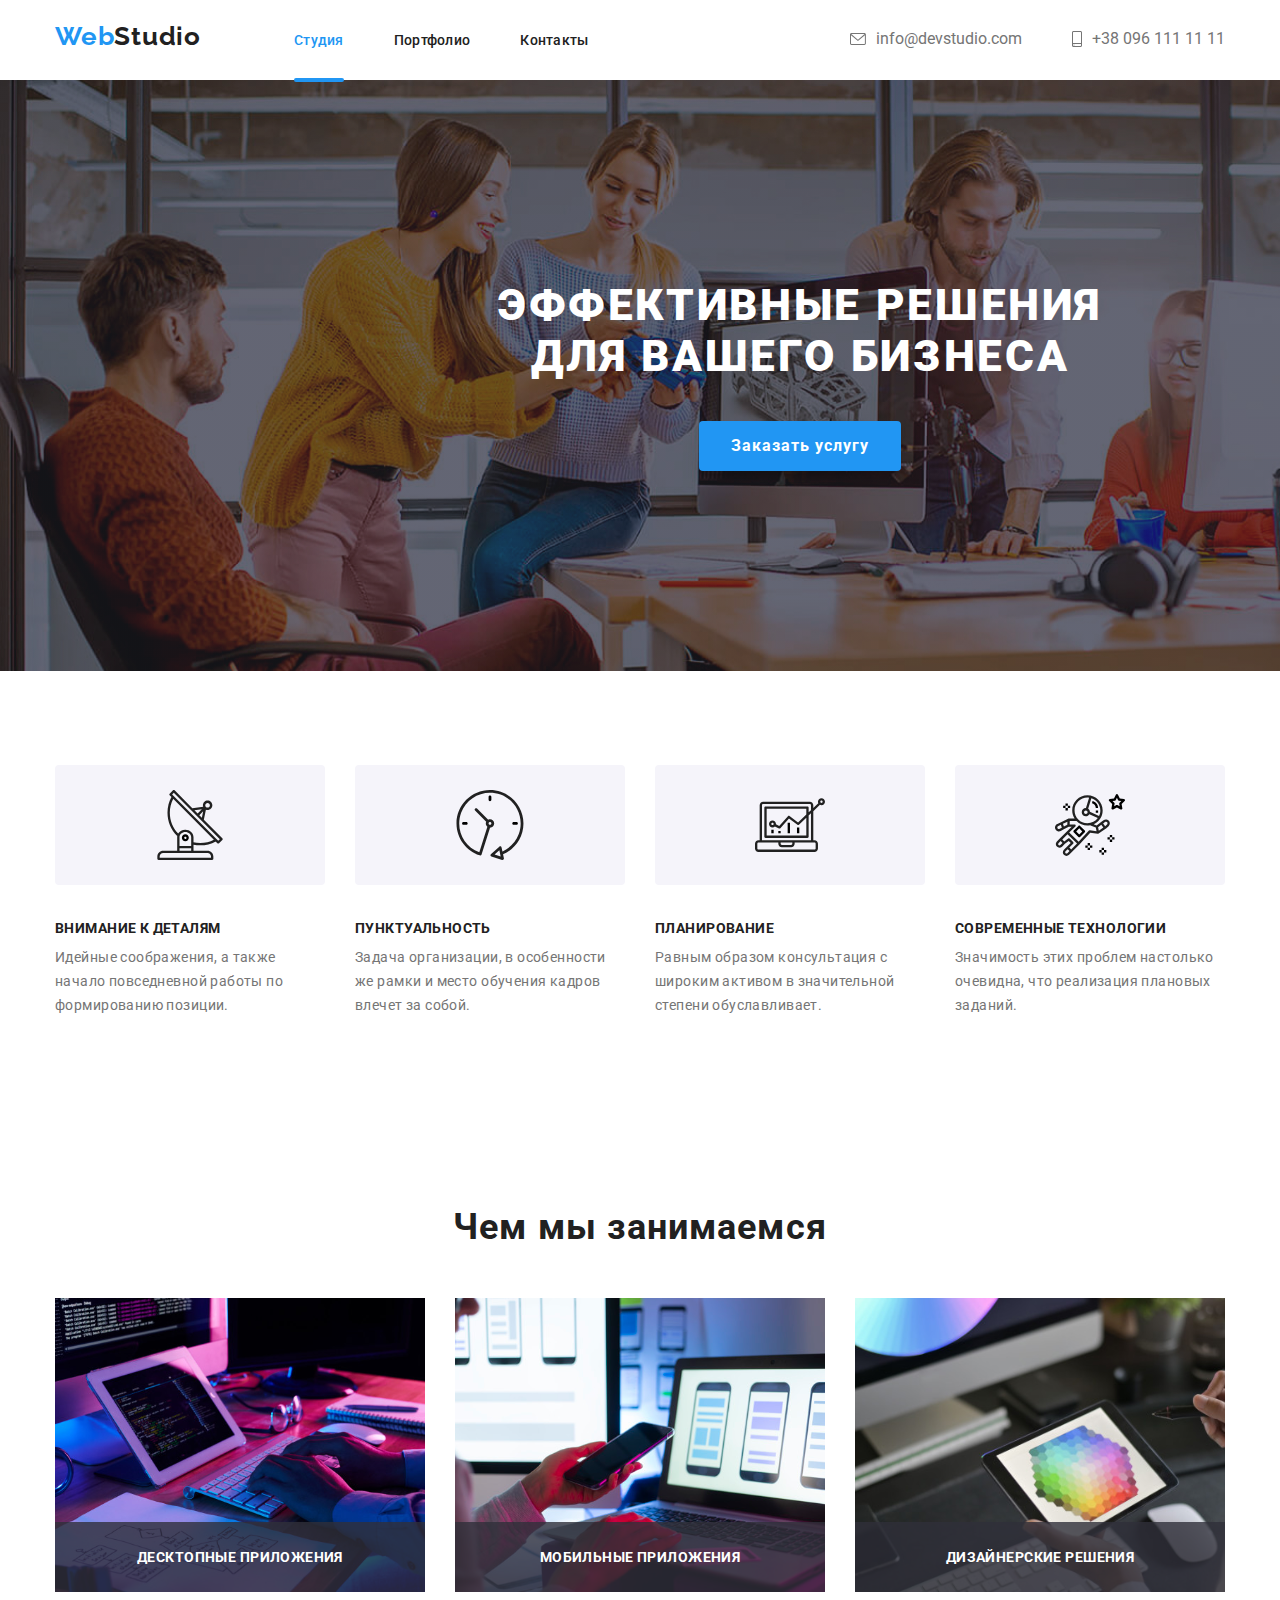
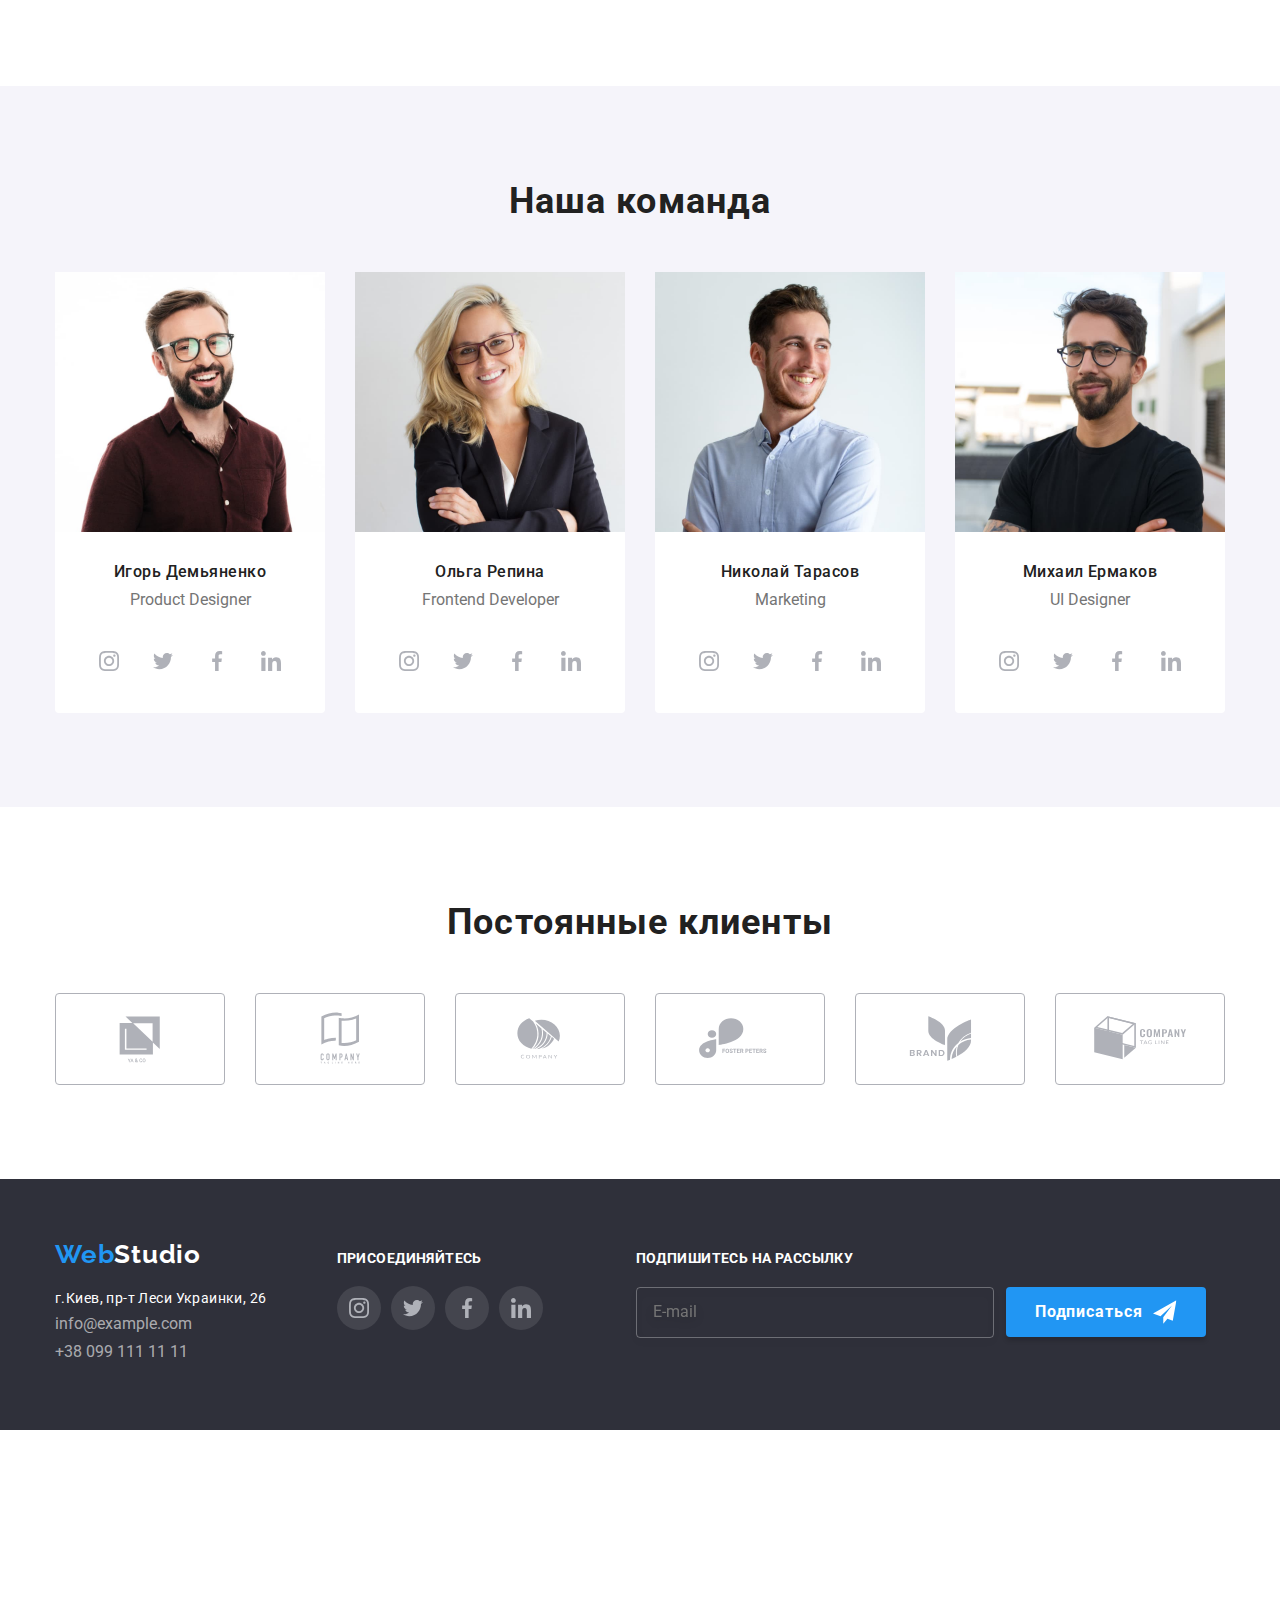
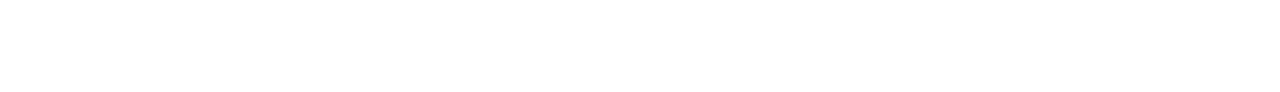
==== commit 74385a82: "на проверку" ====
--- a/index.html
+++ b/index.html
@@ -15,26 +15,27 @@
 <body>
 
 <!--Шапка-->
-<header class="page-header">
+<header class="header">
     <div class="contanier main-nav">
-        <a class="logo" href="#"><span class="web">Web</span><span class="studio">Studio</span></a>
-        <nav>
+        <a class="logo" href="#"><span class="logo__web">Web</span><span class="logo__studio">Studio</span></a>
+        <nav class="">
           <ul class="nav-list">
-             <li class="item"><a class="link current" href="index.html">Студия</a></li>
-             <li class="item"><a class="link" href="portfolio.html">Портфолио</a></li>
-             <li class="item"><a class="link" href="contacts.html">Контакты</a></li>
+             <li class="nav-list__item"><a class="nav-list__link  current" href="index.html">Студия</a></li>
+             <li class="nav-list__item"><a class="nav-list__link" href="portfolio.html">Портфолио</a></li>
+             <li class="nav-list__item"><a class="nav-list__link" href="contacts.html">Контакты</a></li>
           </ul>
             </nav>
             
             <ul class="auth-list">
-                <li class="item">
-                  <svg class="envelopeo-svg" width="16" height="12">
+                <li class="auth-list__item">
+                  <svg class="auth-list__icon" width="16" height="12">
                     <use href="./images/icons/sprite.svg#icon-envelopeo"></use></svg>
-                  <a class="phone-link mail" href="mailto:info@example.com">info@devstudio.com</a></li>
-                <li class="item" >
-                  <svg class="smartphone-svg" width="10" height="16">
+                  <a class="auth-list__mail" href="mailto:info@example.com">info@devstudio.com</a></li>
+
+                <li class=" auth-list__item" >
+                  <svg class="auth-list__icon" width="10" height="16">
                     <use href="./images/icons/sprite.svg#icon-smartphpne"></use></svg>
-                  <a class="phone-link phone" href="tel:+380991111111">+38 096 111 11 11</a></li>
+                  <a class="auth-list__phone" href="tel:+380991111111">+38 096 111 11 11</a></li>
             </ul>
         </div>
 </header>
@@ -44,8 +45,8 @@
 <main>
   <section class="hero">
         <div class="contanier">
-        <h1 class="bisnes">Эффективные решения <br>для вашего бизнеса</h1>
-        <button class="sign-link sign-section-one" type="button"  data-open-modal>Заказать услугу</button>
+        <h1 class="hero__titile">Эффективные решения <br>для вашего бизнеса</h1>
+        <button class="button   button__hero" type="button"  data-open-modal>Заказать услугу</button>
         </div>
     </section>
 
@@ -55,39 +56,39 @@
 
        <!-- <h2>Особенности</h2>--> 
        <ul class="feature-list">
-            <li class="item clock">
-              <svg class="clock-svg">
+            <li class="feature--list__item">
+              <svg class="feature-list__icon">
                 <use href="./images/my-icon/sprite.svg#icon-antenna"  width="70" height="70"></use>
              </svg>
-                <h3 class="feature-title">Внимание к деталям</h3>
-                <p class="feature-text">Идейные соображения, а также начало повседневной
+                <h3 class="feature-list__title">Внимание к деталям</h3>
+                <p class="feature-list__text">Идейные соображения, а также начало повседневной
                    работы по формированию позиции.</p>
             </li>
 
-            <li class="item plate">
-              <svg class="plate-svg">
+            <li class="feature--list__item">
+              <svg class="feature-list__icon ">
                 <use href="./images/my-icon/sprite.svg#icon-my-clock" width="70" height="70"></use>
              </svg>
-                <h3 class="feature-title">Пунктуальность</h3>
-                <p class="feature-text">Задача организации, в особенности же рамки и место 
+                <h3 class="feature-list__title">Пунктуальность</h3>
+                <p class="feature-list__text">Задача организации, в особенности же рамки и место 
                    обучения кадров влечет за собой.</p>
             </li>
 
-            <li class="item planning">
-               <svg class="planning-svg">
+            <li class="feature--list__item">
+               <svg class="feature-list__icon ">
                  <use href="./images/my-icon/sprite.svg#icon-diagram" width="70" height="70"></use>
                 </svg>
-                <h3 class="feature-title">Планирование</h3>   
-                <p class="feature-text">Равным образом консультация с широким активом в 
+                <h3 class="feature-list__title">Планирование</h3>   
+                <p class="feature-list__text">Равным образом консультация с широким активом в 
                    значительной степени обуславливает.</p>
             </li>
 
-            <li class="item kosmo">
-              <svg class="kosmo-svg">
+            <li class="feature--list__item">
+              <svg class="feature-list__icon">
                 <use href="./images/my-icon/sprite.svg#icon-astronaut" width="70" height="70"></use>
              </svg>
-                <h3 class="feature-title">Современные технологии</h3>
-                <p class="feature-text">Значимость этих проблем настолько очевидна,
+                <h3 class="feature-list__title">Современные технологии</h3>
+                <p class="feature-list__text">Значимость этих проблем настолько очевидна,
                    что реализация плановых заданий.</p>
             </li>
          </ul>
@@ -98,30 +99,32 @@
     <section class="what-we-do">
        <div class="contanier">
         <h2 class="title">Чем мы занимаемся</h2>
-        <ul class="feature-list">
-          <li class="work">
+
+        <ul class="working-list">
+
+          <li class="working-list__card">
             <a  href="#"><img src="./images/box1.svg" alt="photo" width="370">
 
                <div class="work-meta">
-                  <h2 class="work-meta-text">Десктопные приложения</h2>
+                  <h2 class="work-meta__text">Десктопные приложения</h2>
                </div>
             </a>
           </li>
 
-          <li class="work">
+          <li class="working-list__card">
             <a href="#"><img src="./images/box2.svg" alt="photo" width="370">
 
                 <div class="work-meta">
-                   <h2 class="work-meta-text">Мобильные приложения</h2>
+                   <h2 class="work-meta__text">Мобильные приложения</h2>
                 </div>
               </a>
           </li>
 
-          <li class="work">
+          <li class="working-list__card">
             <a href="#"><img src="./images/box3.svg" alt="photo" width="370">
               
                   <div class="work-meta">
-                     <h2 class="work-meta-text">Дизайнерские решения</h2>
+                     <h2 class="work-meta__text">Дизайнерские решения</h2>
                   </div>
               </a>
           </li>
@@ -135,33 +138,35 @@
        <div class="contanier">
         <h2 class="title">Наша команда</h2>
 
-      <ul class="feature-list">
-            <li class="card">
-                <img class="team" src="./images/img1.jpg" alt="Игорь Демьяненко" width="270">
-                <h3 class="card-team">Игорь Демьяненко</h3>
-                <p  class="card-li">Product Designer</p>
-
-                <ul class="icon-team">
-
-                  <li class="icon-social">
-                      <a href="#"><svg  class="icon">
+      <ul class="card-team">
+
+            <li class="card-team__list">
+                <img class="card-team__img" src="./images/img1.jpg" alt="Игорь Демьяненко" width="270">
+                <h3 class="card-team__title">Игорь Демьяненко</h3>
+                <p  class="card-team__label">Product Designer</p>
+
+
+                <ul class="social-icon">
+
+                  <li class="social-icon__item ">
+                      <a href="#"><svg  class="social-icon__icon icon">
                             <use href="./images/icons/sprite.svg#icon-instagramoring"></use></svg>
                       </a>
                   </li>
 
-                  <li class="icon-social">
+                  <li class="social-icon__item">
                     <a href="#"><svg class="icon">
                        <use href="./images/icons/sprite.svg#icon-twitteroring"></use></svg>
                     </a>
                   </li>
 
-                  <li class="icon-social">
+                  <li class="social-icon__item ">
                       <a href="#"><svg class="icon">
                            <use href="./images/icons/sprite.svg#icon-facebookoring"></use></svg>
                       </a>
                   </li>
 
-                  <li class="icon-social">
+                  <li class="social-icon__item ">
                       <a href="#"><svg class="icon">
                          <use href="./images/icons/sprite.svg#icon-linkedinoring"></use></svg>
                      </a>
@@ -170,26 +175,26 @@
               
    
 
-            <li class="card">
-                <img class="team" src="./images/img2.jpg" alt="Ольга Репина" width="270">
-                <h3 class="card-team">Ольга Репина</h3>
-                <p class="card-li">Frontend Developer</p>
-
-                <ul class="icon-team">
-                  <li class="icon-social"><a href="#"><svg class="icon">
+            <li class="card-team__list">
+                <img class="card-team__img" src="./images/img2.jpg" alt="Ольга Репина" width="270">
+                <h3 class="card-team__title">Ольга Репина</h3>
+                <p class="card-team__label">Frontend Developer</p>
+
+                <ul class="social-icon ">
+                  <li class="social-icon__item "><a href="#"><svg class="icon">
                     <use href="./images/icons/sprite.svg#icon-instagramoring"></use>
                   </svg></a></li>
 
-                  <li class="icon-social"><a href="#"><svg class="icon">
+                  <li class="social-icon__item "><a href="#"><svg class="icon">
                     <use href="./images/icons/sprite.svg#icon-twitteroring"></use>
                   </svg></a></li>
 
-                  <li class="icon-social"><a href="facebook-icon
+                  <li class="social-icon__item "><a href="facebook-icon
                     "><svg class="icon">
                     <use href="./images/icons/sprite.svg#icon-facebookoring"></use>
                   </svg></a></li>
 
-                  <li class="icon-social">
+                  <li class="social-icon__item ">
                     <a href="linkedin-icon"><svg class="icon">
                        <use href="./images/icons/sprite.svg#icon-linkedinoring"></use></svg>
                     </a>
@@ -198,50 +203,50 @@
           
          
 
-            <li class="card">
-                <img class="team" src="./images/img3.jpg" alt="Николай Тарасов" width="270">
-                <h3 class="card-team">Николай Тарасов</h3>
-                <p class="card-li">Marketing</p>
-
-                <ul class="icon-team">
-                  <li class="icon-social"><a href="instagram-icon"><svg class="icon">
+            <li class="card-team__list">
+                <img class="card-team__img" src="./images/img3.jpg" alt="Николай Тарасов" width="270">
+                <h3 class="card-team__title">Николай Тарасов</h3>
+                <p class="card-team__label">Marketing</p>
+
+                <ul class="social-icon">
+                  <li class="social-icon__item "><a href="instagram-icon"><svg class="icon">
                     <use href="./images/icons/sprite.svg#icon-instagramoring"></use>
                   </svg></a></li>
 
-                  <li class="icon-social"><a href="twitter-icon"><svg class="icon">
+                  <li class="social-icon__item "><a href="twitter-icon"><svg class="icon">
                     <use href="./images/icons/sprite.svg#icon-twitteroring"></use>
                   </svg></a></li>
 
-                  <li class="icon-social"><a href="facebook-icon"><svg class="icon">
+                  <li class="social-icon__item "><a href="facebook-icon"><svg class="icon">
                     <use href="./images/icons/sprite.svg#icon-facebookoring"></use>
                   </svg></a></li>
 
-                  <li class="icon-social"><a href="linkedin-icon"><svg class="icon">
+                  <li class="social-icon__item "><a href="linkedin-icon"><svg class="icon">
                     <use href="./images/icons/sprite.svg#icon-linkedinoring"></use>
                   </svg></a></li>
                 </ul>
              
             
 
-                <li class="card">
-                <img class="team" src="./images/img4.jpg" alt="Михаил Ермаков" width="270">
-                <h3 class="card-team">Михаил Ермаков</h3>
-                <p class="card-li">UI Designer</p>
-
-                <ul class="icon-team">
-                  <li class="icon-social"><a href="instagram-icon"><svg class="icon">
+                <li class="card-team__list">
+                <img class="card-team__img" src="./images/img4.jpg" alt="Михаил Ермаков" width="270">
+                <h3 class="card-team__title"">Михаил Ермаков</h3>
+                <p class="card-team__label">UI Designer</p>
+
+                <ul class="social-icon">
+                  <li class="social-icon__item icon-social"><a href="instagram-icon"><svg class="icon">
                     <use href="./images/icons/sprite.svg#icon-instagramoring"></use>
                   </svg></a></li>
 
-                  <li class="icon-social"><a href="twitter-icon"><svg class="icon">
+                  <li class="social-icon__item icon-social"><a href="twitter-icon"><svg class="icon">
                     <use href="./images/icons/sprite.svg#icon-twitteroring"></use>
                   </svg></a></li>
 
-                  <li class="icon-social"><a href="facebook-icon"><svg class="icon">
+                  <li class="social-icon__item icon-social"><a href="facebook-icon"><svg class="icon">
                     <use href="./images/icons/sprite.svg#icon-facebookoring"></use>
                   </svg></a></li>
 
-                  <li class="icon-social"><a href="linkedin-icon"><svg class="icon">
+                  <li class="social-icon__item icon-social"><a href="linkedin-icon"><svg class="icon">
                     <use href="./images/icons/sprite.svg#icon-linkedinoring"></use>
                   </svg></a></li>
                 </ul>
@@ -256,37 +261,37 @@
 
         <div class="clients">
           <div class="my-client"> 
-            <svg class="client-svg">
+            <svg class="my-client__svg">
               <use href="./images/clients/spriteclient.svg#icon-Client1"></use>
             </svg>
           </div>
    
           <div class="my-client"> 
-            <svg class="client-svg">
+            <svg class="my-client__svg">
               <use href="./images/clients/spriteclient.svg#icon-Client2"></use>
             </svg>
           </div>
       
           <div class="my-client"> 
-            <svg class="client-svg">
+            <svg class="my-client__svg">
               <use href="./images/clients/spriteclient.svg#icon-Client3"></use>
             </svg>
           </div>
         
           <div class="my-client"> 
-            <svg class="client-svg">
+            <svg class="my-client__svg">
               <use href="./images/clients/spriteclient.svg#icon-Client4"></use>
             </svg>
           </div>
   
           <div class="my-client"> 
-            <svg class="client-svg">
+            <svg class="my-client__svg">
               <use href="./images/clients/spriteclient.svg#icon-Client5"></use>
             </svg>
           </div>
 
           <div class="my-client"> 
-            <svg class="client-svg">
+            <svg class="my-client__svg">
               <use href="./images/clients/spriteclient.svg#icon-Client6"></use>
             </svg>
           </div>
@@ -303,9 +308,9 @@
       <div class="footer-contanier">
 
         <div class="footer-logo">      
-          <a class="logo" href="#"><span class="web">Web</span><span class="footer-studio">Studio</span></a> 
+          <a class="logo" href="#"><span class="logo__web">Web</span><span class="logo__studio--footer">Studio</span></a> 
           <address class="adress">
-            <p class="footer-adress"> г. Киев, пр-т Леси Украинки, 26</p>
+            <p class="footer-adress">г.Киев, пр-т Леси Украинки, 26</p>
 
             <ul class="address-list">
               <li class="contact-footer"><a class="phone-link" href="mailto:info@example.com">info@example.com</a></li>
@@ -314,29 +319,30 @@
           </address>
         </div>
         
-        <div class="join-footer">
-          <h2 class="join">присоединяйтесь</h2>
-          <ul class="icon-team footer-icon">
+        <div class="join">
+          <h2 class="join__title">присоединяйтесь</h2>
+
+          <ul class="social-icon social-icon__footer">
             
-            <li class="icon-social"><a href="#">
+            <li class="social-icon__item"><a href="#">
               <svg class="icon">
                   <use href="./images/icons/sprite.svg#icon-instagramoring"></use>
               </svg></a>
             </li>
             
-            <li class="icon-social"><a href="#">
+            <li class="social-icon__item"><a href="#">
               <svg class="icon">
                     <use href="./images/icons/sprite.svg#icon-twitteroring"></use>
               </svg></a>
             </li>
 
-            <li class="icon-social"><a href="#">
+            <li class="social-icon__item"><a href="#">
               <svg class="icon">
                    <use href="./images/icons/sprite.svg#icon-facebookoring"></use>
               </svg></a>
             </li>
 
-            <li class="icon-social"><a href="#">
+            <li class="social-icon__item"><a href="#">
               <svg class="icon">
                    <use href="./images/icons/sprite.svg#icon-linkedinoring"></use>
               </svg></a>
@@ -345,42 +351,41 @@
           
         </div><!--join-footer-->
 
-        <div class="footer-form">
-          <b class="footer-subscribe-b">Подпишитесь на рассылку</b>
-           <form class="footer-subscribe">
-             <input type="email" name="user-email" placeholder="E-mail" class="footer-input">
-             <button type="submit" class="sign-link footer-subscribe-btn">Подписаться
-              <svg class="icon-telegram">
-                <use href="./images/icons/sprite.svg#icon-icontelegram"></use>
-              </svg> 
-             </button>
-           </form>
-        </div>
-
-      </div><!--la-->
-      </div> <!--contanier-->
+            <div class="footer-form">
+              <b class="footer-form__title">Подпишитесь на рассылку</b>
+                <form class="footer-form__subscribe">
+                <input type="email" name="user-email" placeholder="E-mail" class="footer-input">
+                <button type="submit" class="button button__footer">Подписаться
+                    <svg class="icon-telegram">
+                       <use href="./images/icons/sprite.svg#icon-icontelegram"></use>
+                    </svg> 
+                </button>
+              </form>
+            </div>
+      </div>
+      </div> 
     </footer>
 
     <div class="backdrop is-hidden" data-backdrop> 
       <div class="modal">
-        <button class="button-modal"  data-close-modal>
+        <button class="modal__button"  data-close-modal>
          
-          <span class="close-svg">
-           <svg class="client-svg modal-svg">
+          <span class="modal__svg">
+           <svg class="modal__svg--icon">
               <use href="./images/icons/sprite.svg#icon-exzit"></use>
            </svg> 
           </span>
         </button>
         
         <form class="form">
-              <b class="tallking">Оставьте свои данные, мы вам перезвоним</b>
+              <b class="form__title">Оставьте свои данные, мы вам перезвоним</b>
 
             <div class="form-fild">
               <label class="form-fild-lable">Имя
                 <span class="form-fild-wrap">
                   <input type="text" minlength="2" name="user-name" placeholder=" "  class="modal-form-input"> 
                   <span class="form-icon">
-                    <svg class="client-svg modal-svg">
+                    <svg class="modal__svg--icon">
                       <use href="./images/icons/sprite.svg#icon-iconmen"></use>
                     </svg> 
                    </span>
@@ -394,7 +399,7 @@
               <span class="form-fild-wrap">
               <input type="tel" pattern="[0-9]{3}-[0-9]{3}-[0-9]{2}-[0-9]{2}" name="user-phone"  placeholder=" " class="modal-form-input">
               <span class="form-icon">
-                <svg class="client-svg modal-svg">
+                <svg class="modal__svg--icon">
                   <use href="./images/icons/sprite.svg#icon-icontel"></use>
                 </svg> 
                </span>
@@ -407,7 +412,7 @@
                 <span class="form-fild-wrap">
                 <input type="email" name="user-email" placeholder=" " class="modal-form-input">
                 <span class="form-icon">
-                  <svg class="client-svg modal-svg">
+                  <svg class="modal__svg--icon">
                     <use href="./images/icons/sprite.svg#icon-iconenvelope"></use>
                   </svg> 
                  </span>
@@ -423,10 +428,10 @@
 
              <label class="label-checkbox" for="checkbox">
               <input class="checkbox visually-hidden" type="checkbox" name="topic" value="checkbox" id="checkbox">
-                 <span class="checkbox-icon"></span>
-                <span class="checkbox-footer">Соглашаюсь с рассылкой и принимаю <a href="#"><span class="checkbox-icon-footer">Условия договора</span></a></span></label> 
-
-             <button type="submit" class="sign-link button-check">Отправить</button>
+                 <span class="label-checkbox__icon"></span>
+                <span class="label-checkbox__footer">Соглашаюсь с рассылкой и принимаю <a href="#"><span class="checkbox-icon-footer">Условия договора</span></a></span></label> 
+
+             <button type="submit" class="button button__checkbox">Отправить</button>
             </form>
       </div>
     </div>
--- a/css/main.min.css
+++ b/css/main.min.css
@@ -5,5 +5,5 @@
  Menlo,  monospace;font-size:1em}small{font-size:80%}sub,sup{font-size:75%;line-height:0;position:relative;vertical-align:baseline}sub{bottom:-0.25em}sup{top:-0.5em}table{text-indent:0;border-color:inherit}button,input,optgroup,select,textarea{font-family:inherit;font-size:100%;line-height:1.15;margin:0}button,select{text-transform:none}button,[type='button'],[type='reset'],[type='submit']{-webkit-appearance:button}::-moz-focus-inner{border-style:none;padding:0}:-moz-focusring{outline:1px dotted ButtonText}:-moz-ui-invalid{box-shadow:none}legend{padding:0}progress{vertical-align:baseline}::-webkit-inner-spin-button,::-webkit-outer-spin-button{height:auto}[type='search']{-webkit-appearance:textfield;outline-offset:-2px}::-webkit-search-decoration{-webkit-appearance:none}::-webkit-file-upload-button{-webkit-appearance:button;font:inherit}summary{display:list-item}:root{--pretty-color: #2196f3;--blue-color: #2196f3;--light-blue: #188ce8;--while-color: #ffffff;--light-color: #f5f4fa;--portfolio-color: #eeeeee;--portfolio-shadow: 0px 1px 1px rgba(0, 0, 0, 0.12), 0px 4px 4px rgba(0, 0, 0, 0.06),
       1px 4px 6px rgba(0, 0, 0, 0.16);--nav-btn-color: #ececec;--light-grey: rgba(255, 255, 255, 0.6);--grey-color: #757575;--black-color: #212121;--dark-color: #2f303a;--footer-color: #2F303A;--icon-bg: #2196f3;--sing-color: 0px 4px 4px rgba(0, 0, 0, 0.15);--feature-card-shadow: 0px 1px 3px rgba(0, 0, 0, 0.12), 0px 1px 1px rgba(0, 0, 0, 0.14),
-      0px 2px 1px rgba(0, 0, 0, 0.2);--card-set-gap: 20px;--card-set-feature: 30px;--main-font: 'Roboto', sans-serif;--accent-font: 'Raleway', sans-serif}.visually-hidden{position:absolute;width:1px;height:1px !important;margin:-1px;padding:0 !important;overflow:hidden;border:0 !important;clip:rect(0 0 0 0)}.contanier{width:1200px;margin:0 auto;padding-left:15px;padding-right:15px}*{box-sizing:border-box;margin:0;padding:0}body{font-family:var(--main-font);font-style:normal;font-weight:400;background:var(--while-color)}ul{list-style:none}h1,h2,h3,h4,h5,h6,p{margin:0}img{display:block;max-width:100%}a{color:inherit;text-decoration:none}.sign-link{padding:10px 32px;color:var(--while-color);background:var(--blue-color);font-family:inherit;font-weight:700;font-size:16px;line-height:1.875;letter-spacing:0.06em;cursor:pointer;border-radius:4px;box-shadow:var(--sing-color);border:none;transition:color,background-color 250ms cubic-bezier(0.4, 0, 0.2, 1)}.sign-link:hover,.sign-link:focus{color:var(--while-color);background-color:var(--light-blue);border:none}.sign-section-one{padding:10px 32px}.footer-sing-link{display:flex;width:200px;padding:10px 29px;font-style:normal;align-items:center;text-align:center}.footer-subscribe-btn{display:flex;width:200px;padding:10px 29px;margin-right:0;font-style:normal;align-items:center;text-align:center;height:50px}.title{color:var(--black-color);font-size:36px;line-height:1.167;text-align:center;letter-spacing:0.03em}.icon{fill:#afb1b8;width:20px;margin-right:10px;margin:0 30px;transition:fill 250ms cubic-bezier(0.4, 0, 0.2, 1)}.card .icon-team{display:flex;margin:0 auto}.icon-social:hover .icon{fill:var(--while-color)}.footer-icon{display:flex;margin:0 auto;padding:0}.footer-icon .icon-social{background-color:rgba(255,255,255,0.1)}.icon-team{display:flex;margin:0 auto;padding-left:32px;padding-right:32px;margin-left:32px;margin-right:32px}.icon-team .icon-social{display:flex;width:44px;height:44px;background-color:var(--while-color);border-radius:50%;padding-left:12px;padding-right:12px;padding-top:12px;padding-bottom:12px;align-items:center;transition:background-color 250ms cubic-bezier(0.4, 0, 0.2, 1)}.icon-team .icon-social:not(:last-child){margin-right:10px}.icon-team.icon-social:hover{background-color:var(--pretty-color)}.icon-team .icon{display:flex;align-items:baseline;width:20px;height:20px;margin:0}.page-header{display:flex;width:100%;top:0;left:0;background-color:#fff;align-items:center;z-index:9999;align-items:center;min-height:80px}.main-nav{display:flex}.nav-list{display:flex;margin-left:93px;justify-content:center;transition:background-color 250ms cubic-bezier(0.4, 0, 0.2, 1)}.nav-list .item{margin-right:50px;color:var(--grey-color);transition:color 250ms cubic-bezier(0.4, 0, 0.2, 1)}.nav-list .link:hover,.nav-list .link:focus,.nav-list .item .current,.auth-list .item:hover,.auth-list .item:focus{color:var(--pretty-color)}.nav-list .link{position:relative;transition:background-color 250ms cubic-bezier(0.4, 0, 0.2, 1);display:block;padding-top:32px;padding-bottom:32px;color:var(--pretty-color)}.nav-list .item:last-child{margin-right:0}.nav-list .item .current::after,.nav-list .link:hover::after{display:block;content:"";position:absolute;width:100%;height:4px;background-color:#2196f3;border-radius:2px;margin-top:30px}.auth-list .mail:hover,.auth-list .mail:focus,.auth-list .phone:hover,.auth-list .phone:focus{color:var(--pretty-color)}.envelopeo-svg,.smartphone-svg{fill:currentColor;margin-right:10px}.auth-list{display:flex;margin-left:auto}.auth-list .item{display:flex;align-items:center;color:var(--grey-color);transition:background-color 250ms cubic-bezier(0.4, 0, 0.2, 1)}.auth-list .item+.item{margin-left:50px}.hero{margin:auto;width:1600px;padding:200px 0;background:linear-gradient(rgba(47,48,58,0.4), rgba(47,48,58,0.4)),url(../images/clients/Img.jpg);background-color:#C4C4C4;background-size:cover;background-repeat:no-repeat;text-align:center}.bisnes{color:var(--while-color);margin-bottom:40px;font-weight:900;font-size:44px;text-align:center;letter-spacing:0.06em;text-transform:uppercase}.about{padding-top:94px;padding-bottom:94px}.feature-list{display:flex}.feature-list.item{margin-right:var(--card-set-feature)}.feature-list .card{margin-right:var(--card-set-feature);margin-top:50px;padding-bottom:30px;background:var(--while-color);border-radius:0px 0px 4px 4px;transform:scale(1)}.feature-list .card:hover{box-shadow:var(--feature-card-shadow);transform:scale(1.1)}.feature-list .card:nth-child(4n){margin-right:0}.feature-list .item:nth-child(4n){margin-right:0}.feature-text{color:var(--grey-color);font-weight:normal;font-size:14px;line-height:1.714;letter-spacing:0.03em}.feature-title{color:var(--black-color);margin-bottom:10px;font-weight:bold;font-size:14px;line-height:1.143;letter-spacing:0.03em;text-transform:uppercase}.clock-svg,.plate-svg,.planning-svg,.kosmo-svg{width:270px;height:120px;margin-bottom:30px;padding:25px 100px;background-color:#f5f4fa;border-radius:4px;transition:background-color 250ms cubic-bezier(0.4, 0, 0.2, 1)}.plate .plate-svg:hover{fill:var(--pretty-color)}.clock .clock-svg:hover{fill:var(--pretty-color)}.planning .planning-svg:hover{fill:var(--pretty-color)}.kosmo .kosmo-svg:hover{fill:var(--pretty-color)}.what-we-do{padding-top:94px;padding-bottom:94px}.feature-list .work{margin-right:var(--card-set-feature);margin-top:50px}.feature-list .work:nth-child(3n){margin-right:0}.work-meta{position:relative;width:100%}.work-meta-text{color:var(--while-color);position:absolute;bottom:0;left:0;background:rgba(47,48,58,0.8);width:100%;height:70px;padding-top:27px;font-weight:bold;font-size:14px;line-height:16px;text-align:center;letter-spacing:0.03em;text-transform:uppercase}.section-team{padding-top:94px;padding-bottom:94px;background:var(--light-color)}.card{text-align:center}.card-team{color:var(--black-color);margin-bottom:10px;font-weight:500;font-size:16px;line-height:1.188;letter-spacing:0.03em}.card-li{color:var(--grey-color);margin-bottom:30px}.team{margin-bottom:30px}.section-clients{padding:94px 0}.clients{display:flex;fill:#AFB1B8;margin-top:50px}.clients .client-svg:hover{fill:var(--pretty-color)}.my-client{display:flex;width:170px;height:92px;border:1px solid #AFB1B8;border-radius:4px;transition:background-color 250ms cubic-bezier(0.4, 0, 0.2, 1)}.my-client:hover{border-color:var(--pretty-color)}.my-client:not(:last-child){margin-right:30px}.my-client:nth-child(6n){margin-bottom:0}.footer{background:var(--footer-color);padding:60px 0}.footer-contanier{display:flex;align-items:baseline}.address{color:#FFFFFF;font-style:normal;font-family:inherit;font-style:normal;font-weight:normal;font-size:14px;line-height:1.71;letter-spacing:0.03em}.footer-form{margin-left:93px}.footer-form form{display:flex;flex-direction:column}.footer-adress{color:var(--while-color);margin-bottom:9px;margin-top:20px;font-weight:normal;font-size:14px;line-height:1.171;letter-spacing:0.03em;font-style:normal}.contact-footer{color:var(--light-grey);margin-bottom:9px;font-style:normal}.join{margin-bottom:20px;color:var(--while-color);font-weight:bold;font-size:14px;line-height:1.143;letter-spacing:0.03em;text-transform:uppercase}.join-footer{margin-left:70px}.footer-subscribe-b{color:var(--while-color);font-weight:bold;font-size:14px;line-height:16px;letter-spacing:0.03em;text-transform:uppercase}.footer-subscribe{display:flex;align-items:baseline}.icon-telegram{width:24px;height:24px;margin-left:10px}.join-footer-form{display:block;width:100%;padding:0;margin:0;align-items:center}.footer-input-form{width:358px;background-color:var(--black-color);border:1px solid rgba(255,255,255,0.3);box-sizing:border-box;filter:drop-shadow(0px 4px 4px rgba(0,0,0,0.15));border-radius:4px;margin:0;padding-top:15px;padding-bottom:15px;padding-left:16px}.footer-input{margin-right:12px;border:1px solid rgba(255,255,255,0.3);filter:drop-shadow(0px 4px 4px rgba(0,0,0,0.15));border-radius:4px;width:358px;background-color:var(--dark-background-color);padding:15px 16px;margin-top:20px}.nav-menu{border-top:1px solid var(--nav-btn-color)}.nav-menu-list{display:flex;margin-bottom:56px;padding-top:100px;justify-content:center}.nav-menu-list :not(:last-child){margin-right:8px}.nav-menu-list-button{padding:6px 22px;color:var(--black-color);font-weight:500;font-size:16px;line-height:1.625;letter-spacing:0.03em;text-align:center;cursor:pointer;background:var(--light-color);border-radius:4px;border:none;transition:color,background-color 250ms cubic-bezier(0.4, 0, 0.2, 1)}.nav-menu-list-button :hover,.nav-menu-list-button :focus{color:var(--while-color);background-color:var(--light-blue);border-radius:4px}.portfolio-list{display:flex;flex-wrap:wrap;padding-bottom:94px;margin-left:-20px;margin-top:-20px}.portfolio-list .item:hover{box-shadow:var(--portfolio-shadow);position:relative}.portfolio-list>.item{margin-left:var(--card-set-gap);margin-top:var(--card-set-gap);border:1px solid var(--portfolio-color);background:var(--while-color);transition:color,background-color 250ms cubic-bezier(0.4, 0, 0.2, 1)}.product-meta{position:relative;overflow:hidden}.product-overlay{display:inline-block;position:absolute;content:"";width:100%;height:100%;top:0;left:0;transform:translateY(100%);background:rgba(33,150,243,0.9);transition:transform 250ms cubic-bezier(0.4, 0, 0.2, 1)}.item:hover .product-overlay{transform:translateY(0)}.product-action{display:flex;color:#ffffff;width:322px;height:168px;left:239px;top:325px;font-weight:normal;font-size:18px;line-height:1.56;letter-spacing:0.03em;opacity:0;position:absolute;top:50%;left:50%;transform:translate(-50%, -50%);transition:opacity 250ms cubic-bezier(0.4, 0, 0.2, 1) 250ms}.portfolio-list:hover .product-action{opacity:1}.item:hover .product-action{opacity:1;transition:background-color 250ms cubic-bezier(0.4, 0, 0.2, 1)}.item{color:var(--black-color);font-weight:500;font-size:14px;line-height:1.142;letter-spacing:0.02em}.item .link{color:var(--black-color)}.name{color:var(--black-color);padding-top:20px;padding-left:24px;font-weight:bold;font-size:18px;letter-spacing:0.06em;line-height:2}.grup{color:var(--grey-color);padding-bottom:20px;padding-left:24px;margin:0;font-weight:normal;font-size:16px;line-height:1.187;letter-spacing:0.03em}.logo{font-family:Raleway;font-weight:bold;font-size:26px;line-height:1.192;letter-spacing:0.03em}.web{color:var(--pretty-color)}.studio{color:var(--black-color)}.footer-studio{color:var(--while-color)}.is-hidden{opacity:1;transition:opacity 1s linear;transform:translate(0);transition:transform 1s linear}.backdrop{position:fixed;top:0;left:0;width:100%;height:100%;background-color:rgba(0,0,0,0.2);opacity:1;transition:opacity 250ms cubic-bezier(0.4, 0, 0.2, 1)}.backdrop.is-hidden{opacity:0;pointer-events:none;position:relative}.backdrop.is-hidden .modal{transform:translate(-50%, -50%) scale(0.9)}.modal{position:absolute;top:50%;left:50%;transform:translate(-50%, -50%) scale(1);width:528px;height:581px;padding:40px;background-color:#ffffff;transition:transform 250ms cubic-bezier(0.4, 0, 0.2, 1);border-radius:4px;box-shadow:0px 1px 3px rgba(0,0,0,0.12),0px 1px 1px rgba(0,0,0,0.14),0px 2px 1px rgba(0,0,0,0.2)}.modal-svg{position:absolute;display:inline-block;width:10px;height:10px;top:50%;left:50%;transform:translate(-50%, -50%);color:#000000}.button-modal{position:absolute;top:8px;right:8px;background-color:#fff;width:30px;height:30px;border-radius:50%;border:1px solid rgba(0,0,0,0.1);cursor:pointer}.button-modal:hover{fill:var(--pretty-color)}.close-svg:hover{fill:var(--pretty-color)}.modal-form-input{width:100%;height:40px;border-radius:4px;border:1px solid #757575;padding-left:40px;outline:none}.form-fild-lable{display:block;font-size:12px;color:var(--grey-color);position:relative;margin-bottom:10px}.form-fild-wrap{position:relative;display:block;margin-top:4px}.form{display:flex;flex-direction:column;width:100%;margin-left:auto;margin-right:auto}.form-fild{display:block;position:relative;flex-direction:column}.form-label-texterea{color:var(--grey-color);width:100%;margin:0;margin-top:4px;padding:12px 16px;height:120px;border:1px solid rgba(33,33,33,0.2);outline:none;resize:none;border-radius:4px;transition:transform 250ms cubic-bezier(0.4, 0, 0.2, 1)}.form-label-texterea::placeholder{color:rgba(117,117,117,0.5)}.form-input{width:100%;margin:0;padding:10px 20px;padding-left:42px;font:inherit;border-radius:3px}.form-fild input{border-radius:3px;border:1px solid rgba(33,33,33,0.2);font-size:20px;font:inherit}.form-fild input:hover,.form-fild input:focus{border:1px solid #2196F3;transition:border 250ms linear;outline:none;fill:var(--pretty-color)}.form-fild:hover,.form-fild:focus{fill:var(--pretty-color)}.form-fild input::placeholder{color:#cec4c4}.form-input:focus+.form-lable,.form-input:not(:placeholder-shown)+.form-lable{color:var(--pretty-color);fill:var(--pretty-color)}textarea:hover,textarea:focus{border:1px solid #2196F3}.tallking{color:var(--black-color);margin-bottom:12px;text-align:center;font-weight:bold;font-size:20px;line-height:1.15;text-align:center;letter-spacing:0.03em}.checkbox-icon{display:inline-block;vertical-align:middle;width:15px;height:15px;background-color:#f8f3f2;border:2px solid #2a2a2a;border-radius:4px;margin-left:13px}.form-icon{position:absolute;display:flex;width:20px;height:20px;top:50%;left:14px;transform:translateY(-50%);align-items:center}.checkbox-footer{color:#757575;margin-top:20px;font-weight:normal;font-size:14px;line-height:1.714}.checkbox-icon-footer{color:var(--pretty-color);border-bottom:1px solid var(--pretty-color)}.checkbox:checked+.checkbox-icon{background-color:var(--pretty-color);border-color:var(--pretty-color);background-image:url(../images/my-icon/icon-check.svg);background-size:contain;background-origin:border-box}.button-check{align-self:center;margin-top:30px;width:200px;height:50px}.form-fild:focus-within>.form-icon{fill:var(--pretty-color)}
+      0px 2px 1px rgba(0, 0, 0, 0.2);--card-set-gap: 20px;--card-set-feature: 30px;--main-font: 'Roboto', sans-serif;--accent-font: 'Raleway', sans-serif}.visually-hidden{position:absolute;width:1px;height:1px !important;margin:-1px;padding:0 !important;overflow:hidden;border:0 !important;clip:rect(0 0 0 0)}.social-icon .social-icon__item,.form-icon,.header{display:flex;align-items:center}.about,.section-team{padding-top:94px;padding-bottom:94px}.contanier{width:1200px;margin:0 auto;padding-left:15px;padding-right:15px}*{box-sizing:border-box;margin:0;padding:0}body{font-family:var(--main-font);font-style:normal;font-weight:400;background:var(--while-color)}ul{list-style:none}h1,h2,h3,h4,h5,h6,p{margin:0}img{display:block;max-width:100%}a{color:inherit;text-decoration:none}.button{color:var(--while-color);background:var(--blue-color);font-family:inherit;font-weight:700;font-size:16px;line-height:1.875;letter-spacing:0.06em;cursor:pointer;border-radius:4px;box-shadow:var(--sing-color);border:none;transition:color,background-color 250ms cubic-bezier(0.4, 0, 0.2, 1);font-family:inherit;font-style:normal;align-items:center;text-align:center}.button:hover,.button:focus{color:var(--while-color);background-color:var(--light-blue);border:none}.button__hero{padding:10px 32px}.button__footer{display:flex;width:200px;padding:10px 29px;margin-right:0;height:50px}.button__checkbox{padding:10px 55px;align-self:center;margin-top:40px}.title{color:var(--black-color);font-size:36px;line-height:1.167;text-align:center;letter-spacing:0.03em}.icon{fill:#afb1b8;width:20px;height:20px;margin-right:10px;margin:0 30px;transition:fill 250ms cubic-bezier(0.4, 0, 0.2, 1)}.icon-social:hover .icon{fill:var(--while-color)}.social-icon li:hover{background-color:var(--pretty-color)}.card-team__list .social-icon{display:flex;margin:0 auto;padding-left:32px;padding-right:32px}.social-icon .icon{display:flex;align-items:baseline;margin:0}.social-icon .social-icon__item{width:44px;height:44px;border-radius:50%;padding-left:12px;padding-right:12px;padding-top:12px;padding-bottom:12px;transition:background-color 250ms cubic-bezier(0.4, 0, 0.2, 1)}.social-icon .social-icon__item :hover{background-color:var(--pretty-color);cursor:pointer}.social-icon .social-icon__item:not(:last-child){margin-right:10px}.logo{font-family:Raleway;font-weight:bold;font-size:26px;line-height:1.192;letter-spacing:0.03em}.logo__web{color:var(--pretty-color)}.logo__studio{color:var(--black-color)}.logo__studio--footer{color:var(--while-color)}.is-hidden{opacity:1;transition:opacity 1s linear;transform:translate(0);transition:transform 1s linear}.backdrop{position:fixed;top:0;left:0;width:100%;height:100%;background-color:rgba(0,0,0,0.2);opacity:1;transition:opacity 250ms cubic-bezier(0.4, 0, 0.2, 1)}.backdrop.is-hidden{opacity:0;pointer-events:none;position:relative}.backdrop.is-hidden .modal{transform:translate(-50%, -50%) scale(0.9)}.modal{position:absolute;top:50%;left:50%;transform:translate(-50%, -50%) scale(1);width:528px;height:581px;padding:40px;background-color:#ffffff;transition:transform 250ms cubic-bezier(0.4, 0, 0.2, 1);border-radius:4px;box-shadow:0px 1px 3px rgba(0,0,0,0.12),0px 1px 1px rgba(0,0,0,0.14),0px 2px 1px rgba(0,0,0,0.2)}.modal__svg--icon{position:absolute;display:inline-block;width:10px;height:10px;top:50%;left:50%;transform:translate(-50%, -50%);color:#000000}.modal__button{position:absolute;top:8px;right:8px;background-color:#fff;width:30px;height:30px;border-radius:50%;border:1px solid rgba(0,0,0,0.1);cursor:pointer}.modal__button:hover{fill:var(--pretty-color)}.modal__svg:hover{fill:var(--pretty-color)}.modal-form-input{width:100%;height:40px;border-radius:4px;border:1px solid #757575;padding-left:40px;outline:none}.form-fild-lable{display:block;font-size:12px;color:var(--grey-color);position:relative;margin-bottom:10px}.form-fild-wrap{position:relative;display:block;margin-top:4px}.form{display:flex;flex-direction:column;width:100%;margin-left:auto;margin-right:auto}.form-fild{display:block;position:relative;flex-direction:column}.form-label-texterea{color:var(--grey-color);width:100%;margin:0;margin-top:4px;padding:12px 16px;height:120px;border:1px solid rgba(33,33,33,0.2);outline:none;resize:none;border-radius:4px;transition:transform 250ms cubic-bezier(0.4, 0, 0.2, 1)}.form-label-texterea::placeholder{color:rgba(117,117,117,0.5)}.form-input{width:100%;margin:0;padding:10px 20px;padding-left:42px;font:inherit;border-radius:3px}.form-fild input{border-radius:3px;border:1px solid rgba(33,33,33,0.2);font-size:20px;font:inherit}.form-fild input:hover,.form-fild input:focus{border:1px solid #2196F3;transition:border 250ms linear;outline:none;fill:var(--pretty-color)}.form-fild:hover,.form-fild:focus{fill:var(--pretty-color)}.form-fild input::placeholder{color:#cec4c4}.form-input:focus+.form-lable,.form-input:not(:placeholder-shown)+.form-lable{color:var(--pretty-color);fill:var(--pretty-color)}textarea:hover,textarea:focus{border:1px solid #2196F3}.form__title{color:var(--black-color);margin-bottom:12px;text-align:center;font-weight:bold;font-size:20px;line-height:1.15;text-align:center;letter-spacing:0.03em}.label-checkbox__icon{display:inline-block;vertical-align:middle;width:15px;height:15px;background-color:#f8f3f2;border:2px solid #2a2a2a;border-radius:4px;margin-left:13px}.form-icon{position:absolute;width:20px;height:20px;top:50%;left:14px;transform:translateY(-50%)}.label-checkbox__footer{color:#757575;margin-top:20px;font-weight:normal;font-size:14px;line-height:1.714}.checkbox-icon-footer{color:var(--pretty-color);border-bottom:1px solid var(--pretty-color)}.checkbox:checked+.label-checkbox__icon{background-color:var(--pretty-color);border-color:var(--pretty-color);background-image:url(../images/my-icon/icon-check.svg);background-size:contain;background-origin:border-box}.button-check{align-self:center;margin-top:30px;width:200px;height:50px}.form-fild:focus-within>.form-icon{fill:var(--pretty-color)}.header{width:100%;top:0;left:0;background-color:#fff;z-index:9999;min-height:80px}.main-nav{display:flex;align-items:baseline}.nav-list__item{color:var(--black-color);font-weight:500;font-size:14px;line-height:1.142;letter-spacing:0.02em}.nav-list__item.nav-list__link{color:var(--black-color)}.auth-list.auth-list__mail:hover,.auth-list .auth-list__mail:focus,.auth-list .auth-list__phone:hover,.auth-list .auth-list__phone:focus{color:var(--pretty-color)}.auth-list .auth-list__item+.auth-list__item{margin-left:50px}.auth-list .auth-list__item:hover,.auth-list .auth-list__item:focus{color:var(--pretty-color)}.auth-list{display:flex;margin-left:auto}.auth-list .auth-list__item{display:flex;align-items:center;color:var(--grey-color);transition:background-color 250ms cubic-bezier(0.4, 0, 0.2, 1)}.nav-list__link{display:block;padding-top:32px;padding-bottom:32px;color:#212121;position:relative;transition:background-color 250ms cubic-bezier(0.4, 0, 0.2, 1);display:block;padding-top:32px;padding-bottom:32px}.nav-list__link:hover,.nav-list__link:focus,.nav-list__link.current{color:var(--pretty-color)}.nav-list{display:flex;margin-left:93px;justify-content:center;transition:background-color 250ms cubic-bezier(0.4, 0, 0.2, 1)}.nav-list .nav-list__item{margin-right:50px;color:var(--grey-color);transition:color 250ms cubic-bezier(0.4, 0, 0.2, 1)}.nav-list .nav-list__item:last-child{margin-right:0}.nav-list .nav-list__item .current::after,.nav-list .nav-list__link:hover::after{display:block;content:"";position:absolute;width:100%;height:4px;background-color:#2196f3;border-radius:2px;margin-top:30px}.auth-list__icon{fill:currentColor;margin-right:10px}.hero{margin:auto;width:1600px;padding:200px 0;background:linear-gradient(rgba(47,48,58,0.4), rgba(47,48,58,0.4)),url(../images/clients/Img.jpg);background-color:#C4C4C4;background-size:cover;background-repeat:no-repeat;text-align:center}.hero__titile{color:var(--while-color);margin-bottom:40px;font-weight:900;font-size:44px;text-align:center;letter-spacing:0.06em;text-transform:uppercase}.feature-list{display:flex}.feature-list__item{margin-right:var(--card-set-feature)}.feature-list .card:nth-child(4n){margin-right:0}.feature-list .__item:nth-child(4n){margin-right:0}.feature-list__text{color:var(--grey-color);font-weight:normal;font-size:14px;line-height:1.714;letter-spacing:0.03em}.feature-list__title{color:var(--black-color);margin-bottom:10px;font-weight:bold;font-size:14px;line-height:1.143;letter-spacing:0.03em;text-transform:uppercase}.feature-list__icon{width:270px;height:120px;margin-bottom:30px;padding:25px 100px;background-color:#f5f4fa;border-radius:4px;transition:background-color 250ms cubic-bezier(0.4, 0, 0.2, 1)}.feature-list__icon:hover{fill:var(--pretty-color)}.feature--list__item{margin-right:30px}.feature--list__item:nth-child(4){margin-right:0}.what-we-do{padding-top:94px;padding-bottom:94px}.what-we-do__item{display:flex}.working-list{display:flex}.working-list .working-list__card{margin-right:var(--card-set-feature);margin-top:50px}.working-list .working-list__card:nth-child(3n){margin-right:0}.work-meta{position:relative;width:100%}.work-meta__text{color:var(--while-color);position:absolute;bottom:0;left:0;background:rgba(47,48,58,0.8);width:100%;height:70px;padding-top:27px;font-weight:bold;font-size:14px;line-height:16px;text-align:center;letter-spacing:0.03em;text-transform:uppercase}.section-team{background:var(--light-color)}.card-team__list{text-align:center}.card-team .card-team__li:nth-child(4){margin-right:0}.card-team__title{color:var(--black-color);margin-bottom:10px;font-weight:500;font-size:16px;line-height:1.188;letter-spacing:0.03em}.card-team__label{color:var(--grey-color);margin-bottom:30px}.card-team__img{margin-bottom:30px}.card-team .card-team__list{margin-right:var(--card-set-feature);margin-top:50px;padding-bottom:30px;background:var(--while-color);border-radius:0px 0px 4px 4px;transform:scale(1)}.card-team .card-team__list:hover{box-shadow:var(--feature-card-shadow)}.card-team{display:flex}.section-clients{padding:94px 0}.clients{display:flex;fill:#AFB1B8;margin-top:50px}.clients .my-client__svg:hover{fill:var(--pretty-color)}.my-client{display:flex;width:170px;height:92px;border:1px solid #AFB1B8;border-radius:4px;transition:background-color 250ms cubic-bezier(0.4, 0, 0.2, 1)}.my-client:hover{border-color:var(--pretty-color)}.my-client:not(:last-child){margin-right:30px}.my-client:nth-child(6n){margin-bottom:0}.footer{background:var(--footer-color);padding:60px 0}.footer-contanier{display:flex;align-items:baseline}.address{color:#FFFFFF;font-style:normal;font-family:inherit;font-style:normal;font-weight:normal;font-size:14px;line-height:1.71;letter-spacing:0.03em}.footer-form{margin-left:93px}.footer-form .footer-form__subscribe{display:flex}.footer-adress{color:var(--while-color);margin-bottom:9px;margin-top:20px;font-weight:normal;font-size:14px;line-height:1.171;letter-spacing:0.03em;font-style:normal}.address{color:#FFFFFF;font-style:normal;font-family:inherit;font-style:normal;font-weight:normal;font-size:14px;line-height:1.71;letter-spacing:0.03em}.contact-footer{color:var(--light-grey);margin-bottom:9px;font-style:normal}.join{margin-left:70px}.join__title{margin-bottom:20px;color:var(--while-color);font-weight:bold;font-size:14px;line-height:1.143;letter-spacing:0.03em;text-transform:uppercase}.footer-form__title{color:var(--while-color);font-weight:bold;font-size:14px;line-height:16px;letter-spacing:0.03em;text-transform:uppercase}.footer-form__subscribe{display:flex;align-items:baseline}.icon-telegram{width:24px;height:24px;margin-left:10px}.join-footer-form{display:block;width:100%;padding:0;margin:0;align-items:center}.footer-input-form{width:358px;background-color:var(--black-color);border:1px solid rgba(255,255,255,0.3);box-sizing:border-box;filter:drop-shadow(0px 4px 4px rgba(0,0,0,0.15));border-radius:4px;margin:0;padding-top:15px;padding-bottom:15px;padding-left:16px}.footer-input{margin-right:12px;border:1px solid rgba(255,255,255,0.3);filter:drop-shadow(0px 4px 4px rgba(0,0,0,0.15));border-radius:4px;width:358px;background-color:var(--dark-background-color);padding:15px 16px;margin-top:20px}.social-icon__footer{display:flex;align-items:baseline;margin:0}.social-icon__footer .social-icon__item{background-color:rgba(255,255,255,0.1)}.nav-menu{border-top:1px solid var(--nav-btn-color)}.nav-menu-list{display:flex;margin-bottom:56px;padding-top:100px;justify-content:center}.nav-menu-list :not(:last-child){margin-right:8px}.nav-menu-list__button{padding:6px 22px;color:var(--black-color);font-weight:500;font-size:16px;line-height:1.625;letter-spacing:0.03em;text-align:center;cursor:pointer;background:var(--light-color);border-radius:4px;border:none;transition:color,background-color 250ms cubic-bezier(0.4, 0, 0.2, 1)}.nav-menu-list__button:focus,.nav-menu-list__button:hover{color:var(--while-color);background-color:var(--light-blue);border-radius:4px}.card-set{display:flex;flex-wrap:wrap;padding-bottom:94px;margin-left:-20px;margin-top:-20px}.card-set .card-set__item:hover{box-shadow:var(--portfolio-shadow);position:relative}.card-set>.card-set__item{margin-left:var(--card-set-gap);margin-top:var(--card-set-gap);border:1px solid var(--portfolio-color);background:var(--while-color);transition:color,background-color 250ms cubic-bezier(0.4, 0, 0.2, 1)}.product-meta{position:relative;overflow:hidden}.product-overlay{display:inline-block;position:absolute;content:"";width:100%;height:100%;top:0;left:0;transform:translateY(100%);background:rgba(33,150,243,0.9);transition:transform 250ms cubic-bezier(0.4, 0, 0.2, 1)}.card-set__item:hover .product-overlay{transform:translateY(0)}.product-action{display:flex;color:#ffffff;width:322px;height:168px;left:239px;top:325px;font-weight:normal;font-size:18px;line-height:1.56;letter-spacing:0.03em;opacity:0;position:absolute;top:50%;left:50%;transform:translate(-50%, -50%);transition:opacity 250ms cubic-bezier(0.4, 0, 0.2, 1) 250ms}.card-set:hover .product-action,.card-set__item:hover .product-action{opacity:1;transition:background-color 250ms cubic-bezier(0.4, 0, 0.2, 1)}.prodact__name{color:var(--black-color);padding-top:20px;padding-left:24px;font-weight:bold;font-size:18px;letter-spacing:0.06em;line-height:2}.prodact__grup{color:var(--grey-color);padding-bottom:20px;padding-left:24px;margin:0;font-weight:normal;font-size:16px;line-height:1.187;letter-spacing:0.03em}
 /*# sourceMappingURL=main.min.css.map */